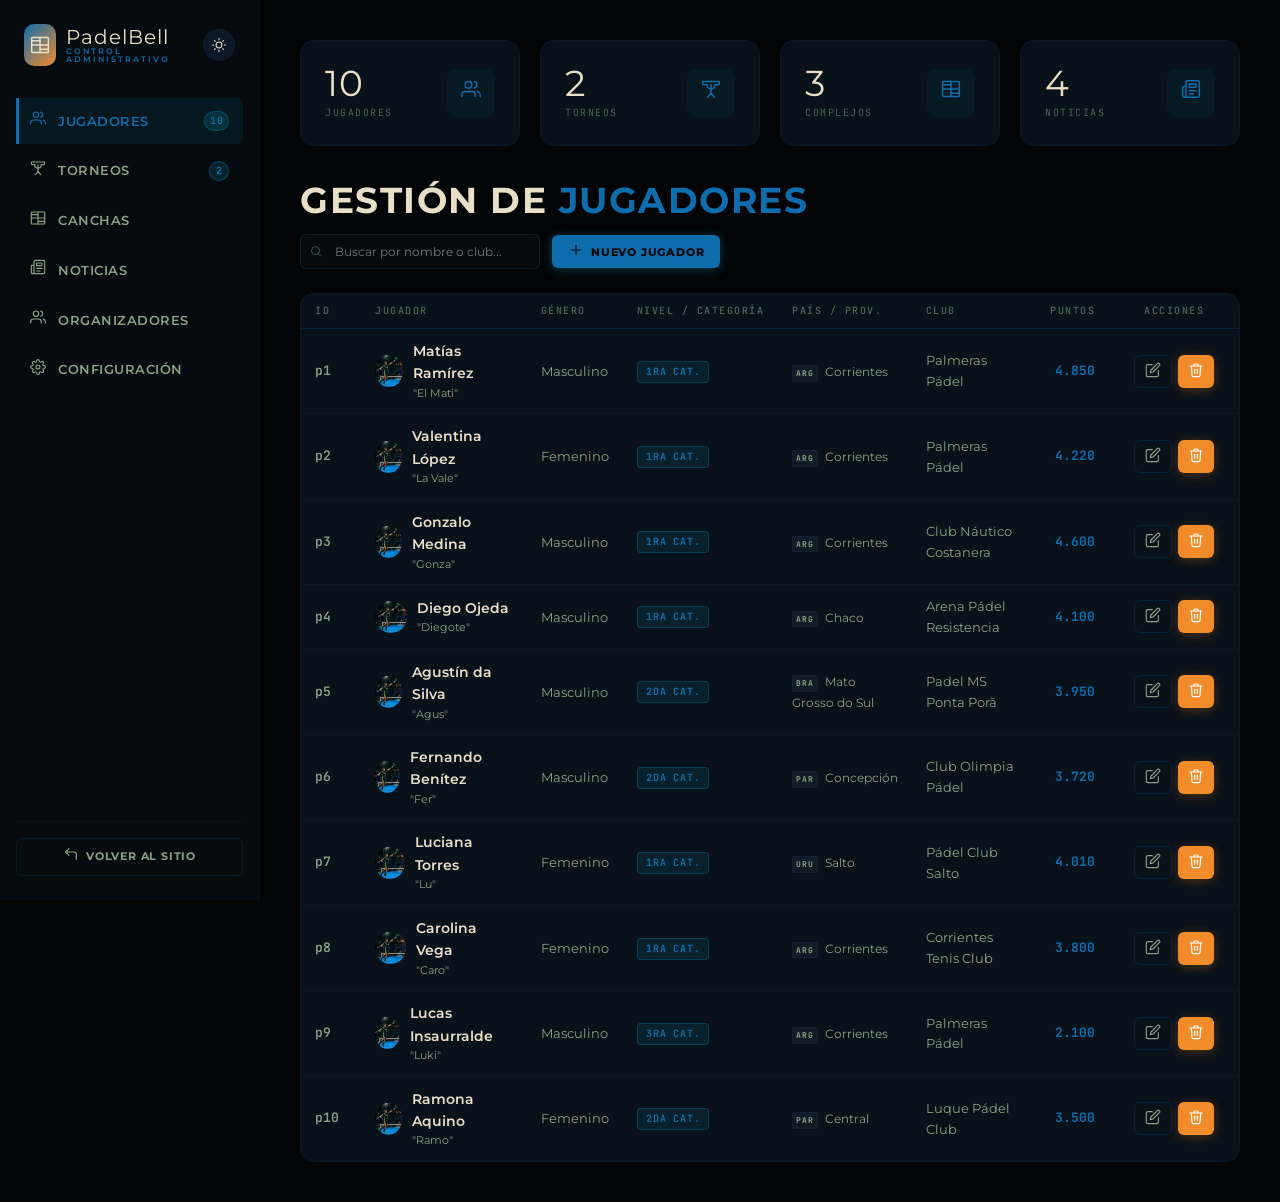
==== admin.html @ ae86438c "First release - Padel Bella Vista" ====
<!DOCTYPE html>
<html lang="es">
<head>
  <meta charset="UTF-8">
  <meta name="viewport" content="width=device-width, initial-scale=1.0">
  <!-- PWA -->
  <link rel="manifest" href="site.webmanifest">
  <meta name="theme-color" content="#020406">
  <meta name="apple-mobile-web-app-capable" content="yes">
  <meta name="apple-mobile-web-app-title" content="PadelBell">
  <title>Panel de Administración — PadelBell</title>
  <meta name="description" content="Panel de control administrativo de PadelBell. Gestión de jugadores, torneos, canchas y noticias de Bella Vista.">
  <link rel="preconnect" href="https://fonts.googleapis.com">
  <link rel="preconnect" href="https://fonts.gstatic.com" crossorigin>
  <link href="https://fonts.googleapis.com/css2?family=Bebas+Neue&family=Inter:wght@300;400;500;600;700;800;900&family=JetBrains+Mono:wght@400;600&display=swap" rel="stylesheet">
  <link rel="stylesheet" href="css/styles.css">
  <style>
    /* SIDEBAR DASHBOARD LAYOUT */
    .admin-container {
      display: flex;
      min-height: 100vh;
      background: var(--bg-base);
    }
    .admin-sidebar {
      width: 260px;
      background: var(--bg-surface);
      border-right: 1px solid var(--border-subtle);
      position: fixed;
      top: 0;
      bottom: 0;
      left: 0;
      display: flex;
      flex-direction: column;
      z-index: 90;
      padding: 24px 16px;
    }
    .admin-sidebar-logo {
      display: flex;
      align-items: center;
      gap: 10px;
      margin-bottom: 32px;
      padding: 0 8px;
    }
    .admin-sidebar-nav {
      display: flex;
      flex-direction: column;
      gap: 4px;
    }
    .admin-nav-item {
      display: flex;
      align-items: center;
      gap: 12px;
      padding: 12px 14px;
      font-size: 13px;
      font-weight: 600;
      text-transform: uppercase;
      letter-spacing: 0.5px;
      color: var(--text-secondary);
      border-radius: var(--radius-sm);
      transition: all var(--transition-fast);
      cursor: pointer;
      justify-content: space-between;
    }
    .admin-nav-item-inner {
      display: flex;
      align-items: center;
      gap: 12px;
    }
    .admin-nav-item:hover,
    .admin-nav-item.active {
      color: var(--text-primary);
      background: rgba(255, 255, 255, 0.05);
    }
    .admin-nav-item.active {
      color: var(--accent-primary);
      background: rgba(0, 180, 216, 0.08);
      border-left: 3px solid var(--accent-primary);
      border-radius: 0 var(--radius-sm) var(--radius-sm) 0;
      padding-left: 11px;
    }

    /* Sidebar count badges */
    .nav-count-badge {
      display: inline-flex;
      align-items: center;
      justify-content: center;
      min-width: 20px;
      height: 20px;
      padding: 0 5px;
      background: rgba(0, 180, 216, 0.15);
      border: 1px solid rgba(0, 180, 216, 0.25);
      border-radius: 10px;
      font-size: 10px;
      font-family: var(--font-mono);
      font-weight: 700;
      color: var(--accent-primary);
      flex-shrink: 0;
    }
    
    .admin-sidebar-footer {
      margin-top: auto;
      display: flex;
      flex-direction: column;
      gap: 8px;
    }

    .admin-main-panel {
      flex-grow: 1;
      margin-left: 260px;
      padding: 40px;
      width: calc(100% - 260px);
    }

    /* TOP STATS DASHBOARD ROW */
    .admin-stats-grid {
      display: grid;
      grid-template-columns: repeat(4, 1fr);
      gap: 20px;
      margin-bottom: 36px;
    }
    .admin-stat-card {
      background: var(--bg-card);
      border: 1px solid var(--border-subtle);
      border-radius: var(--radius-lg);
      padding: 24px;
      display: flex;
      align-items: center;
      justify-content: space-between;
      transition: border-color var(--transition-normal);
    }
    .admin-stat-card:hover {
      border-color: var(--border-default);
    }
    .admin-stat-info {
      display: flex;
      flex-direction: column;
      gap: 4px;
    }
    .admin-stat-num {
      font-family: var(--font-display);
      font-size: 36px;
      color: var(--text-primary);
      line-height: 1;
      letter-spacing: 1px;
    }
    .admin-stat-label {
      font-size: 10px;
      font-family: var(--font-mono);
      text-transform: uppercase;
      letter-spacing: 1.5px;
      color: var(--text-muted);
    }
    .admin-stat-icon {
      width: 48px;
      height: 48px;
      background: rgba(0, 180, 216, 0.06);
      border-radius: var(--radius-md);
      display: flex;
      align-items: center;
      justify-content: center;
      color: var(--accent-primary);
    }
    
    /* PANEL HEADER CONTROLS */
    .panel-header {
      display: flex;
      justify-content: space-between;
      align-items: center;
      margin-bottom: 24px;
      gap: 16px;
      flex-wrap: wrap;
    }
    .panel-title {
      font-family: var(--font-display);
      font-size: 36px;
      text-transform: uppercase;
      letter-spacing: 1.5px;
      line-height: 1;
    }
    .panel-title span {
      color: var(--accent-primary);
    }
    .panel-controls {
      display: flex;
      align-items: center;
      gap: 12px;
      flex-wrap: wrap;
    }

    /* TAB PANEL DEFAULT DISPLAY */
    .admin-tab-panel {
      display: none;
    }
    .admin-tab-panel.active {
      display: block;
      animation: fadeIn var(--transition-normal);
    }

    /* SEARCH WRAPPER */
    .admin-search-wrapper {
      position: relative;
      min-width: 240px;
    }
    .admin-search-wrapper input {
      width: 100%;
      padding: 9px 12px 9px 34px;
      background: var(--bg-surface);
      border: 1px solid var(--border-default);
      border-radius: var(--radius-sm);
      color: var(--text-primary);
      font-size: 12px;
      outline: none;
    }
    .admin-search-wrapper input:focus {
      border-color: var(--accent-primary);
    }
    .admin-search-icon {
      position: absolute;
      left: 10px;
      top: 50%;
      transform: translateY(-50%);
      color: var(--text-muted);
      pointer-events: none;
    }

    /* EMPTY STATE */
    .empty-state-panel {
      display: flex;
      flex-direction: column;
      align-items: center;
      justify-content: center;
      padding: 56px 24px;
      gap: 14px;
      color: var(--text-muted);
    }
    .empty-state-panel .empty-icon {
      width: 56px;
      height: 56px;
      background: var(--bg-elevated);
      border: 1px solid var(--border-subtle);
      border-radius: 50%;
      display: flex;
      align-items: center;
      justify-content: center;
      color: var(--text-muted);
    }
    .empty-state-panel .empty-title {
      font-family: var(--font-mono);
      font-size: 12px;
      text-transform: uppercase;
      letter-spacing: 1.5px;
      color: var(--text-secondary);
    }
    .empty-state-panel .empty-msg {
      font-size: 13px;
      color: var(--text-muted);
      text-align: center;
      max-width: 300px;
    }

    /* STATUS BADGES */
    .status-badge {
      display: inline-flex;
      align-items: center;
      gap: 5px;
      padding: 3px 8px;
      border-radius: var(--radius-xs);
      font-family: var(--font-mono);
      font-size: 10px;
      font-weight: 700;
      letter-spacing: .5px;
    }
    .status-badge.upcoming {
      background: rgba(0,180,216,0.1);
      color: var(--accent-primary);
      border: 1px solid rgba(0,180,216,0.25);
    }
    .status-badge.in_progress {
      background: rgba(232,132,31,0.1);
      color: var(--accent-orange);
      border: 1px solid rgba(232,132,31,0.25);
    }
    .status-badge.in_progress::before {
      content: '';
      width: 6px;
      height: 6px;
      background: var(--accent-orange);
      border-radius: 50%;
      animation: blink-orange 1s infinite;
    }
    .status-badge.finished {
      background: rgba(34,197,94,0.1);
      color: #22c55e;
      border: 1px solid rgba(34,197,94,0.25);
    }
    .status-badge.live {
      background: rgba(232,132,31,0.1);
      color: var(--accent-orange);
      border: 1px solid rgba(232,132,31,0.25);
    }
    .status-badge.live::before {
      content: '';
      width: 6px;
      height: 6px;
      background: var(--accent-orange);
      border-radius: 50%;
      animation: blink-orange 1s infinite;
    }
    @keyframes blink-orange {
      0%, 100% { opacity: 1; }
      50% { opacity: 0.2; }
    }

    /* Tournament status select inline */
    .status-select {
      padding: 3px 6px;
      background: var(--bg-elevated);
      border: 1px solid var(--border-default);
      border-radius: var(--radius-xs);
      color: var(--text-primary);
      font-size: 11px;
      font-family: var(--font-mono);
      cursor: pointer;
      outline: none;
    }
    .status-select:focus { border-color: var(--accent-primary); }

    /* CONFIG SECTION */
    .config-card {
      background: var(--bg-card);
      border: 1px solid var(--border-subtle);
      border-radius: var(--radius-lg);
      padding: 28px;
    }
    .config-card-title {
      font-family: var(--font-mono);
      font-size: 11px;
      text-transform: uppercase;
      letter-spacing: 2px;
      color: var(--accent-primary);
      margin-bottom: 20px;
      padding-bottom: 10px;
      border-bottom: 1px solid var(--border-subtle);
      display: flex;
      align-items: center;
      gap: 8px;
    }
    .config-action-btn {
      display: flex;
      align-items: center;
      gap: 10px;
      width: 100%;
      padding: 12px 16px;
      background: var(--bg-elevated);
      border: 1px solid var(--border-subtle);
      border-radius: var(--radius-sm);
      color: var(--text-secondary);
      font-size: 13px;
      font-weight: 500;
      cursor: pointer;
      transition: all var(--transition-fast);
      text-align: left;
      margin-bottom: 8px;
    }
    .config-action-btn:hover {
      border-color: var(--accent-primary);
      color: var(--text-primary);
      background: rgba(0,180,216,0.04);
    }
    .config-action-btn.danger:hover {
      border-color: #ef4444;
      color: #ef4444;
      background: rgba(239,68,68,0.04);
    }
    .config-action-btn span[data-icon] { color: var(--accent-primary); flex-shrink: 0; }
    .config-action-btn.danger span[data-icon] { color: #ef4444; }
    .app-info-row {
      display: flex;
      justify-content: space-between;
      align-items: center;
      padding: 8px 0;
      font-size: 12px;
      border-bottom: 1px solid var(--border-subtle);
    }
    .app-info-row:last-child { border-bottom: none; }
    .app-info-row .key { color: var(--text-muted); }
    .app-info-row .val { font-family: var(--font-mono); font-weight: 600; color: var(--text-primary); }

    /* RESPONSIVE */
    @media (max-width: 1024px) {
      .admin-stats-grid { grid-template-columns: repeat(2, 1fr); }
    }
    @media (max-width: 900px) {
      .admin-container { flex-direction: column; }
      .admin-sidebar { width: 100%; height: auto; position: relative; border-right: none; border-bottom: 1px solid var(--border-subtle); padding: 16px; }
      .admin-sidebar-logo { margin-bottom: 16px; }
      .admin-sidebar-nav { flex-direction: row; flex-wrap: wrap; gap: 4px; }
      .admin-nav-item { padding: 8px 12px; font-size: 11px; }
      .admin-nav-item.active { border-left: none; border-bottom: 2px solid var(--accent-primary); border-radius: var(--radius-sm); padding-left: 12px; }
      .admin-main-panel { margin-left: 0; width: 100%; padding: 24px 16px; }
      .admin-stats-grid { grid-template-columns: 1fr 1fr; }
      .nav-count-badge { display: none; }
    }
    /* CONSOLE MODAL STYLES */
    .console-tab-btn {
      display: flex;
      align-items: center;
      gap: 10px;
      width: 100%;
      padding: 12px 20px;
      background: transparent;
      border: none;
      color: var(--text-secondary);
      font-size: 13px;
      font-weight: 600;
      text-align: left;
      cursor: pointer;
      transition: all var(--transition-fast);
      border-left: 3px solid transparent;
      outline: none;
    }
    .console-tab-btn:hover {
      background: rgba(255, 255, 255, 0.02);
      color: var(--text-primary);
    }
    .console-tab-btn.active {
      background: rgba(0, 180, 216, 0.05);
      color: var(--accent-primary);
      border-left-color: var(--accent-primary);
    }
    .console-tab-btn span[data-icon] {
      color: inherit;
    }
    .score-edit-row {
      display: flex;
      align-items: center;
      gap: 12px;
      background: var(--bg-elevated);
      border: 1px solid var(--border-subtle);
      border-radius: var(--radius-sm);
      padding: 10px 14px;
      margin-bottom: 10px;
      flex-wrap: wrap;
    }
    .score-set-inputs {
      display: flex;
      align-items: center;
      gap: 4px;
    }
    .score-set-input {
      width: 32px;
      height: 28px;
      background: var(--bg-card);
      border: 1px solid var(--border-default);
      border-radius: var(--radius-xs);
      color: var(--text-primary);
      text-align: center;
      font-family: var(--font-mono);
      font-weight: 700;
      font-size: 13px;
      outline: none;
    }
    .score-set-input:focus {
      border-color: var(--accent-primary);
    }
    .score-set-sep {
      color: var(--text-muted);
      font-size: 11px;
    }
  </style>
</head>
<body>
<div id="toast-container"></div>

<div class="admin-container">
  <!-- SIDEBAR (LEFT) -->
  <aside class="admin-sidebar">
    <div class="admin-sidebar-logo" style="display:flex; justify-content:space-between; align-items:center; width:100%; margin-bottom: 32px; padding: 0 8px;">
      <div style="display:flex; align-items:center; gap:10px;">
        <div class="logo-icon" data-icon="court" data-size="20"></div>
        <div class="logo-text">
          <span class="logo-name" style="font-size:20px; letter-spacing:1px;">PadelBell</span>
          <span class="logo-tagline" style="font-size:8px;">Control Administrativo</span>
        </div>
      </div>
      <button id="theme-toggle" class="theme-toggle-btn" data-icon="sun" data-size="14" title="Cambiar tema" style="width:32px; height:32px; border-radius:50%; flex-shrink:0; display:flex; align-items:center; justify-content:center;"></button>
    </div>
    
    <nav class="admin-sidebar-nav">
      <div class="admin-nav-item active" onclick="switchTab('jugadores')" id="nav-jugadores">
        <div class="admin-nav-item-inner"><span data-icon="users"></span> Jugadores</div>
        <span class="nav-count-badge" id="badge-jugadores">0</span>
      </div>
      <div class="admin-nav-item" onclick="switchTab('torneos')" id="nav-torneos">
        <div class="admin-nav-item-inner"><span data-icon="trophy"></span> Torneos</div>
        <span class="nav-count-badge" id="badge-torneos">0</span>
      </div>
      <div class="admin-nav-item" onclick="switchTab('canchas')" id="nav-canchas">
        <div class="admin-nav-item-inner"><span data-icon="court"></span> Canchas</div>
      </div>
      <div class="admin-nav-item" onclick="switchTab('noticias')" id="nav-noticias">
        <div class="admin-nav-item-inner"><span data-icon="news"></span> Noticias</div>
      </div>
      <div class="admin-nav-item" onclick="switchTab('organizadores')" id="nav-organizadores">
        <div class="admin-nav-item-inner"><span data-icon="users"></span> Organizadores</div>
      </div>
      <div class="admin-nav-item" onclick="switchTab('configuracion')" id="nav-configuracion">
        <div class="admin-nav-item-inner"><span data-icon="settings"></span> Configuración</div>
      </div>
    </nav>

    <div class="admin-sidebar-footer">
      <div class="divider" style="margin-bottom:8px;"></div>
      <a href="index.html" class="btn btn-secondary btn-sm" style="width:100%; justify-content:center;">
        <span data-icon="undo"></span> Volver al Sitio
      </a>
    </div>
  </aside>

  <!-- MAIN AREA (RIGHT) -->
  <main class="admin-main-panel">
    <!-- STATS DASHBOARD ROW -->
    <section class="admin-stats-grid">
      <div class="admin-stat-card">
        <div class="admin-stat-info">
          <span class="admin-stat-num" id="stat-players-count">0</span>
          <span class="admin-stat-label">Jugadores</span>
        </div>
        <div class="admin-stat-icon"><span data-icon="users" data-size="20"></span></div>
      </div>
      <div class="admin-stat-card">
        <div class="admin-stat-info">
          <span class="admin-stat-num" id="stat-tournaments-count">0</span>
          <span class="admin-stat-label">Torneos</span>
        </div>
        <div class="admin-stat-icon"><span data-icon="trophy" data-size="20"></span></div>
      </div>
      <div class="admin-stat-card">
        <div class="admin-stat-info">
          <span class="admin-stat-num" id="stat-courts-count">0</span>
          <span class="admin-stat-label">Complejos</span>
        </div>
        <div class="admin-stat-icon"><span data-icon="court" data-size="20"></span></div>
      </div>
      <div class="admin-stat-card">
        <div class="admin-stat-info">
          <span class="admin-stat-num" id="stat-news-count">0</span>
          <span class="admin-stat-label">Noticias</span>
        </div>
        <div class="admin-stat-icon"><span data-icon="news" data-size="20"></span></div>
      </div>
    </section>

    <!-- =====================
         TAB: JUGADORES
         ===================== -->
    <section class="admin-tab-panel active" id="panel-jugadores">
      <div class="panel-header">
        <h2 class="panel-title">Gestión de <span>Jugadores</span></h2>
        <div class="panel-controls">
          <div class="admin-search-wrapper">
            <span class="admin-search-icon" data-icon="search" data-size="12"></span>
            <input type="text" id="search-players" placeholder="Buscar por nombre o club...">
          </div>
          <button class="btn btn-primary btn-sm" onclick="openPlayerModal()">
            <span data-icon="plus"></span> Nuevo Jugador
          </button>
        </div>
      </div>
      
      <div style="background:var(--bg-card); border:1px solid var(--border-subtle); border-radius:var(--radius-lg); overflow-x:auto;">
        <table class="data-table">
          <thead>
            <tr>
              <th style="width:60px;">ID</th>
              <th>Jugador</th>
              <th>Género</th>
              <th>Nivel / Categoría</th>
              <th>País / Prov.</th>
              <th>Club</th>
              <th style="text-align:right;">Puntos</th>
              <th style="width:130px; text-align:center;">Acciones</th>
            </tr>
          </thead>
          <tbody id="admin-players-tbody"></tbody>
        </table>
      </div>
    </section>

    <!-- =====================
         TAB: TORNEOS
         ===================== -->
    <section class="admin-tab-panel" id="panel-torneos">
      <div class="panel-header">
        <h2 class="panel-title">Gestión de <span>Torneos</span></h2>
        <div class="panel-controls">
          <div class="admin-search-wrapper">
            <span class="admin-search-icon" data-icon="search" data-size="12"></span>
            <input type="text" id="search-tournaments" placeholder="Buscar torneo...">
          </div>
          <button class="btn btn-primary btn-sm" onclick="openTournamentModal()">
            <span data-icon="plus"></span> Nuevo Torneo
          </button>
        </div>
      </div>
      
      <div style="background:var(--bg-card); border:1px solid var(--border-subtle); border-radius:var(--radius-lg); overflow-x:auto;">
        <table class="data-table">
          <thead>
            <tr>
              <th style="width:60px;">ID</th>
              <th>Torneo</th>
              <th>Sede / Ciudad</th>
              <th>Fechas</th>
              <th>Género / Cat.</th>
              <th>Estado</th>
              <th style="text-align:right;">Premios</th>
              <th style="width:130px; text-align:center;">Acciones</th>
            </tr>
          </thead>
          <tbody id="admin-tournaments-tbody"></tbody>
        </table>
      </div>
    </section>

    <!-- =====================
         TAB: CANCHAS
         ===================== -->
    <section class="admin-tab-panel" id="panel-canchas">
      <div class="panel-header">
        <h2 class="panel-title">Gestión de <span>Canchas</span></h2>
        <div class="panel-controls">
          <button class="btn btn-primary btn-sm" onclick="openCourtModal()">
            <span data-icon="plus"></span> Nueva Cancha
          </button>
        </div>
      </div>
      
      <div style="background:var(--bg-card); border:1px solid var(--border-subtle); border-radius:var(--radius-lg); overflow-x:auto;">
        <table class="data-table">
          <thead>
            <tr>
              <th style="width:60px;">ID</th>
              <th>Complejo</th>
              <th>Dirección</th>
              <th>Canchas</th>
              <th>Superficie / Luz</th>
              <th>Tarifa / Hora</th>
              <th>Destacado</th>
              <th style="width:130px; text-align:center;">Acciones</th>
            </tr>
          </thead>
          <tbody id="admin-courts-tbody"></tbody>
        </table>
      </div>
    </section>

    <!-- =====================
         TAB: NOTICIAS
         ===================== -->
    <section class="admin-tab-panel" id="panel-noticias">
      <div class="panel-header">
        <h2 class="panel-title">Gestión de <span>Noticias</span></h2>
        <div class="panel-controls">
          <div class="admin-search-wrapper">
            <span class="admin-search-icon" data-icon="search" data-size="12"></span>
            <input type="text" id="search-news" placeholder="Buscar noticia...">
          </div>
          <button class="btn btn-primary btn-sm" onclick="openNewsModal()">
            <span data-icon="plus"></span> Nueva Noticia
          </button>
        </div>
      </div>
      
      <div style="background:var(--bg-card); border:1px solid var(--border-subtle); border-radius:var(--radius-lg); overflow-x:auto;">
        <table class="data-table">
          <thead>
            <tr>
              <th style="width:60px;">ID</th>
              <th>Título</th>
              <th>Categoría</th>
              <th>Fecha</th>
              <th>Autor</th>
              <th>Destacada</th>
              <th style="width:130px; text-align:center;">Acciones</th>
            </tr>
          </thead>
          <tbody id="admin-news-tbody"></tbody>
        </table>
      </div>
    </section>

    <!-- =====================
         TAB: ORGANIZADORES
         ===================== -->
    <section class="admin-tab-panel" id="panel-organizadores">
      <div class="panel-header">
        <h2 class="panel-title">Organizadores <span>del Circuito</span></h2>
        <div class="panel-header-actions">
          <button class="btn btn-primary btn-sm" onclick="openOrgModal()">
            <span data-icon="plus"></span> Nuevo Organizador
          </button>
        </div>
      </div>

      <div class="stats-row" style="margin-bottom:24px; display:grid; grid-template-columns: repeat(auto-fit, minmax(220px, 1fr)); gap: 16px;">
        <div class="stat-card" style="margin-bottom:0;">
          <div class="stat-card__icon"><span data-icon="users" data-size="20"></span></div>
          <div class="stat-card__body">
            <div class="stat-card__num" id="stat-org-total">0</div>
            <div class="stat-card__lbl">Organizadores activos</div>
          </div>
        </div>
        <div class="stat-card" style="margin-bottom:0;">
          <div class="stat-card__icon orange"><span data-icon="trophy" data-size="20"></span></div>
          <div class="stat-card__body">
            <div class="stat-card__num" id="stat-org-with-tournament">0</div>
            <div class="stat-card__lbl">Con torneo asignado</div>
          </div>
        </div>
        <div class="stat-card" style="margin-bottom:0;">
          <div class="stat-card__icon" style="color:var(--accent-orange);"><span data-icon="shield" data-size="20"></span></div>
          <div class="stat-card__body" style="width:100%; display:flex; flex-direction:column; justify-content:center;">
            <div style="display:flex; justify-content:space-between; align-items:baseline; width:100%;">
              <div class="stat-card__num" id="stat-org-limit" style="font-size:24px;">0 / 50</div>
              <span style="font-size:9px; color:var(--text-muted); font-family:var(--font-mono); letter-spacing:0.5px;">CAPACIDAD</span>
            </div>
            <div style="width:100%; height:5px; background:rgba(255,255,255,0.06); border-radius:10px; margin-top:8px; overflow:hidden;">
              <div id="stat-org-progress" style="width:0%; height:100%; background:linear-gradient(90deg, var(--accent-primary), var(--accent-orange)); transition:width .4s ease;"></div>
            </div>
          </div>
        </div>
      </div>

      <div class="table-wrap">
        <table class="admin-table">
          <thead>
            <tr>
              <th>Organizador</th>
              <th>Contacto</th>
              <th>PIN</th>
              <th>Torneo Asignado</th>
              <th>Estado</th>
              <th>Acciones</th>
            </tr>
          </thead>
          <tbody id="admin-orgs-tbody">
            <tr><td colspan="6"><div class="empty-state-panel"><div class="empty-title">Cargando...</div></div></td></tr>
          </tbody>
        </table>
      </div>
    </section>

    <!-- =====================
         TAB: CONFIGURACIÓN
         ===================== -->
    <section class="admin-tab-panel" id="panel-configuracion">
      <div class="panel-header">
        <h2 class="panel-title">Configuración del <span>Sitio</span></h2>
      </div>

      <div style="display:grid; grid-template-columns:1.5fr 1fr; gap:24px; align-items:start;">
        <!-- General settings form -->
        <div class="config-card">
          <div class="config-card-title">
            <span data-icon="settings"></span>Ajustes Generales
          </div>
          <form id="form-settings" onsubmit="saveSettings(event)" style="display:flex; flex-direction:column; gap:16px;">
            <div class="form-group">
              <label class="form-label" for="cfg-sitename">Nombre de la Plataforma</label>
              <input type="text" id="cfg-sitename" class="form-input" value="PadelBell" required>
            </div>
            <div class="form-group">
              <label class="form-label" for="cfg-city">Ciudad de Referencia</label>
              <input type="text" id="cfg-city" class="form-input" value="Bella Vista" required>
            </div>
            <div class="form-group">
              <label class="form-label" for="cfg-province">Provincia / Región</label>
              <input type="text" id="cfg-province" class="form-input" value="Corrientes" required>
            </div>
            <div class="form-group">
              <label class="form-label" for="cfg-email">Email de la Organización</label>
              <input type="email" id="cfg-email" class="form-input" value="organizacion@padelbell.com">
            </div>
            <button type="submit" class="btn btn-primary" style="margin-top:8px; align-self:flex-start;">
              <span data-icon="save"></span> Guardar Ajustes
            </button>
          </form>
        </div>

        <!-- Right column: DB tools + App info -->
        <div style="display:flex; flex-direction:column; gap:20px;">
          <!-- Database Tools -->
          <div class="config-card">
            <div class="config-card-title" style="color:var(--accent-orange); border-bottom-color:rgba(232,132,31,0.2);">
              <span data-icon="settings" style="color:var(--accent-orange);"></span>Mantenimiento de Datos
            </div>
            <p style="font-size:12px; color:var(--text-secondary); line-height:1.6; margin-bottom:16px;">
              Respaldá y restaurá la base de datos completa de PadelBell (localStorage) mediante archivos JSON.
            </p>

            <button class="config-action-btn" onclick="exportDatabase()">
              <span data-icon="upload" data-size="14"></span>
              <div>
                <div style="font-weight:600; font-size:13px;">Exportar Base de Datos</div>
                <div style="font-size:11px; color:var(--text-muted); margin-top:1px;">Descarga padelbell_db como .json</div>
              </div>
            </button>

            <button class="config-action-btn" onclick="document.getElementById('import-file-input').click()">
              <span data-icon="plus" data-size="14"></span>
              <div>
                <div style="font-weight:600; font-size:13px;">Importar Base de Datos</div>
                <div style="font-size:11px; color:var(--text-muted); margin-top:1px;">Fusiona un archivo .json al sistema</div>
              </div>
            </button>
            <input type="file" id="import-file-input" accept=".json" style="display:none;" onchange="importDatabase(event)">

            <div class="divider" style="margin: 10px 0;"></div>

            <button class="config-action-btn danger" onclick="resetDatabase()">
              <span data-icon="alert" data-size="14"></span>
              <div>
                <div style="font-weight:600; font-size:13px;">Restablecer Valores de Fábrica</div>
                <div style="font-size:11px; color:var(--text-muted); margin-top:1px;">Limpia localStorage y recarga</div>
              </div>
            </button>

            <div style="margin-top:14px; padding:10px 14px; background:var(--bg-elevated); border-radius:var(--radius-sm); border:1px solid var(--border-subtle);">
              <div style="font-size:11px; color:var(--text-muted); margin-bottom:4px; font-family:var(--font-mono); text-transform:uppercase; letter-spacing:1px;">Último backup</div>
              <div style="font-family:var(--font-mono); font-size:12px; color:var(--text-primary);" id="cfg-last-backup">Nunca</div>
            </div>
          </div>

          <!-- App Info -->
          <div class="config-card">
            <div class="config-card-title">
              <span data-icon="globe"></span>Información del Sistema
            </div>
            <div class="app-info-row">
              <span class="key">Versión</span>
              <span class="val">PadelBell v2.0</span>
            </div>
            <div class="app-info-row">
              <span class="key">Localidad</span>
              <span class="val">Bella Vista, Corrientes</span>
            </div>
            <div class="app-info-row">
              <span class="key">Año</span>
              <span class="val">2026</span>
            </div>
            <div class="app-info-row">
              <span class="key">Motor DB</span>
              <span class="val">LocalStore Sync</span>
            </div>
            <div class="app-info-row">
              <span class="key">Jugadores en DB</span>
              <span class="val" id="cfg-info-players">—</span>
            </div>
            <div class="app-info-row">
              <span class="key">Torneos en DB</span>
              <span class="val" id="cfg-info-tournaments">—</span>
            </div>
          </div>
        </div>
      </div>
    </section>
  </main>
</div>

<!-- ================================================
     MODALES EDIT/CREATE
     ================================================ -->

<!-- MODAL: JUGADOR -->
<div class="modal-overlay" id="modal-player">
  <div class="modal" style="max-width:650px;">
    <div class="modal-header">
      <h2 id="player-modal-title">Agregar Jugador</h2>
      <button class="modal-close" onclick="closeModal('modal-player')">&#x2715;</button>
    </div>
    <div class="modal-body">
      <form id="form-player" onsubmit="submitPlayerForm(event)" class="player-form" style="border:none; padding:0; background:transparent;">
        <input type="hidden" name="id" id="edit-player-id">

        <div class="form-grid-2" style="margin-bottom:12px;">
          <div class="form-group">
            <label class="form-label" for="p-firstname">Nombre</label>
            <input type="text" id="p-firstname" name="first_name" class="form-input" required>
          </div>
          <div class="form-group">
            <label class="form-label" for="p-lastname">Apellido</label>
            <input type="text" id="p-lastname" name="last_name" class="form-input" required>
          </div>
        </div>

        <div class="form-grid-2" style="margin-bottom:12px;">
          <div class="form-group">
            <label class="form-label" for="p-nickname">Apodo / Nickname</label>
            <input type="text" id="p-nickname" name="nickname" class="form-input" placeholder="ej. El Rayo">
          </div>
          <div class="form-group">
            <label class="form-label" for="p-gender">Género</label>
            <select id="p-gender" name="gender" class="form-select" required>
              <option value="masculino">Masculino</option>
              <option value="femenino">Femenino</option>
            </select>
          </div>
        </div>

        <div class="form-grid-2" style="margin-bottom:12px;">
          <div class="form-group">
            <label class="form-label" for="p-birthdate">Fecha de Nacimiento</label>
            <input type="date" id="p-birthdate" name="birthdate" class="form-input" required>
          </div>
          <div class="form-group">
            <label class="form-label" for="p-club">Club de residencia</label>
            <input type="text" id="p-club" name="club" class="form-input" placeholder="ej. Palmeras Pádel">
          </div>
        </div>

        <div class="form-grid-2" style="margin-bottom:12px;">
          <div class="form-group">
            <label class="form-label" for="p-height">Altura (cm)</label>
            <input type="number" id="p-height" name="height" class="form-input" min="100" max="230" value="180" required>
          </div>
          <div class="form-group">
            <label class="form-label" for="p-weight">Peso (kg)</label>
            <input type="number" id="p-weight" name="weight" class="form-input" min="30" max="150" value="75" required>
          </div>
        </div>

        <div class="form-grid-2" style="margin-bottom:12px;">
          <div class="form-group">
            <label class="form-label" for="p-hand">Mano Hábil</label>
            <select id="p-hand" name="dominant_hand" class="form-select" required>
              <option value="derecha">Derecha</option>
              <option value="izquierda">Izquierda</option>
              <option value="ambidiestro">Ambidiestro</option>
            </select>
          </div>
          <div class="form-group">
            <label class="form-label" for="p-position">Posición en Cancha</label>
            <select id="p-position" name="position" class="form-select" required>
              <option value="reves">Revés (izquierda)</option>
              <option value="drive">Drive (derecha)</option>
              <option value="ambas">Ambas posiciones</option>
            </select>
          </div>
        </div>

        <div class="form-group" style="margin-bottom:12px;">
          <label class="form-label" for="p-category">Categoría *</label>
          <select id="p-category" name="category" class="form-select" required></select>
        </div>

        <div class="form-grid-2" style="margin-bottom:12px;">
          <div class="form-group">
            <label class="form-label" for="p-country">País</label>
            <select id="p-country" name="country" class="form-select" data-country-select="admin-player" required>
              <option value="">Seleccionar país</option>
              <option value="argentina">Argentina</option>
              <option value="uruguay">Uruguay</option>
              <option value="brasil">Brasil</option>
              <option value="paraguay">Paraguay</option>
            </select>
          </div>
          <div class="form-group">
            <label class="form-label" for="p-province">Provincia / Dpto.</label>
            <select id="p-province" name="province" class="form-select" data-province-select="admin-player" required disabled>
              <option value="">Seleccionar provincia</option>
            </select>
          </div>
        </div>

        <div class="form-grid-2" style="margin-bottom:12px;">
          <div class="form-group">
            <label class="form-label" for="p-points">Puntos de Ranking</label>
            <input type="number" id="p-points" name="ranking_points" class="form-input" min="0" value="0" required>
          </div>
          <div class="form-group">
            <label class="form-label" for="p-instagram">Instagram</label>
            <input type="text" id="p-instagram" name="instagram" class="form-input" placeholder="ej. @mati_padel">
          </div>
        </div>

        <div class="form-grid-2" style="margin-bottom:12px;">
          <div class="form-group">
            <label class="form-label" for="p-city">Ciudad / Localidad</label>
            <input type="text" id="p-city" name="city" class="form-input" placeholder="ej. Bella Vista">
          </div>
          <div class="form-group">
            <label class="form-label" for="p-active">Estado del Jugador</label>
            <select id="p-active" name="active" class="form-select">
              <option value="true">Activo</option>
              <option value="false">Inactivo</option>
            </select>
          </div>
        </div>

        <div class="form-grid-2" style="margin-bottom:12px;">
          <div class="form-group">
            <label class="form-label" for="p-partner">Compañero Habitual</label>
            <select id="p-partner" name="partner_id" class="form-select">
              <option value="">Sin compañero asignado</option>
            </select>
          </div>
          <div class="form-group">
            <label class="form-label" for="p-photo">URL de Foto de Perfil</label>
            <input type="text" id="p-photo" name="photo" class="form-input" placeholder="ej. assets/images/player_action.png">
          </div>
        </div>

        <div class="form-grid-3" style="margin-bottom:12px; display:grid; grid-template-columns:1fr 1fr 1fr; gap:12px;">
          <div class="form-group">
            <label class="form-label" for="p-winrate">% de Victorias</label>
            <input type="number" id="p-winrate" name="win_rate" class="form-input" min="0" max="100" value="0">
          </div>
          <div class="form-group">
            <label class="form-label" for="p-tournaments-played">Torneos Disputados</label>
            <input type="number" id="p-tournaments-played" name="tournaments_played" class="form-input" min="0" value="0">
          </div>
          <div class="form-group">
            <label class="form-label" for="p-titles">Títulos Ganados</label>
            <input type="number" id="p-titles" name="titles" class="form-input" min="0" value="0">
          </div>
        </div>

        <div class="form-group" style="margin-bottom:20px;">
          <label class="form-label" for="p-bio">Breve Biografía</label>
          <textarea id="p-bio" name="bio" class="form-input form-textarea" placeholder="Describí los logros, historia y perfil del jugador..."></textarea>
        </div>

        <div style="display:flex; justify-content:flex-end; gap:12px;">
          <button type="button" class="btn btn-secondary" onclick="closeModal('modal-player')">Cancelar</button>
          <button type="submit" class="btn btn-primary"><span data-icon="save" style="margin-right:4px;"></span>Guardar Jugador</button>
        </div>
      </form>
    </div>
  </div>
</div>

<!-- MODAL: ORGANIZADOR -->
<div class="modal-overlay" id="modal-org">
  <div class="modal" style="max-width:520px;">
    <div class="modal-header">
      <h2 id="org-modal-title">Nuevo Organizador</h2>
      <button class="modal-close" onclick="closeModal('modal-org')">&#x2715;</button>
    </div>
    <div class="modal-body">
      <form id="form-org" onsubmit="submitOrgForm(event)">
        <input type="hidden" id="edit-org-id" name="id" value="">

        <div class="form-grid-2" style="margin-bottom:12px;">
          <div class="form-group">
            <label class="form-label" for="org-name">Nombre del Club / Org.</label>
            <input type="text" id="org-name" name="name" class="form-input" placeholder="ej. Club Palmeras Pádel" required>
          </div>
          <div class="form-group">
            <label class="form-label" for="org-contact">Nombre del Contacto</label>
            <input type="text" id="org-contact" name="contact" class="form-input" placeholder="ej. Juan García">
          </div>
        </div>

        <div class="form-grid-2" style="margin-bottom:12px;">
          <div class="form-group">
            <label class="form-label" for="org-phone">Teléfono</label>
            <input type="text" id="org-phone" name="phone" class="form-input" placeholder="+54 9 3782 ...">
          </div>
          <div class="form-group">
            <label class="form-label" for="org-pin">Contraseña / PIN de Acceso</label>
            <div style="display:flex;gap:8px;align-items:center;">
              <input type="text" id="org-pin" name="pin" class="form-input" maxlength="20" placeholder="ej. mimir149" style="font-family:var(--font-mono);letter-spacing:2px;text-align:center;">
              <button type="button" class="btn btn-secondary btn-sm" onclick="document.getElementById('org-pin').value = generateOrgPin()" title="Generar PIN aleatorio">
                <span data-icon="edit" data-size="14"></span>
              </button>
            </div>
          </div>
        </div>

        <div class="form-group" style="margin-bottom:12px;">
          <label class="form-label" for="org-tournament">Torneo Asignado</label>
          <select id="org-tournament" name="tournament_id" class="form-select">
            <option value="">-- Sin torneo asignado --</option>
          </select>
          <span class="form-hint">El organizador solo podrá gestionar el torneo seleccionado.</span>
        </div>

        <div class="form-group" style="margin-bottom:16px;">
          <label class="form-label" for="org-active">Estado</label>
          <select id="org-active" name="active" class="form-select">
            <option value="true">Activo</option>
            <option value="false">Desactivado</option>
          </select>
        </div>

        <div style="display:flex;gap:12px;justify-content:flex-end;margin-top:20px;">
          <button type="button" class="btn btn-secondary" onclick="closeModal('modal-org')">Cancelar</button>
          <button type="submit" class="btn btn-primary"><span data-icon="save"></span> Guardar Organizador</button>
        </div>
      </form>
    </div>
  </div>
</div>

<!-- MODAL: TORNEO -->
<div class="modal-overlay" id="modal-tournament">
  <div class="modal" style="max-width:620px;">
    <div class="modal-header">
      <h2 id="tournament-modal-title">Registrar Torneo</h2>
      <button class="modal-close" onclick="closeModal('modal-tournament')">&#x2715;</button>
    </div>
    <div class="modal-body">
      <form id="form-tournament" onsubmit="submitTournamentForm(event)" class="player-form" style="border:none; padding:0; background:transparent;">
        <input type="hidden" name="id" id="edit-tournament-id">

        <div class="form-group" style="margin-bottom:12px;">
          <label class="form-label" for="t-name">Nombre Completo del Torneo</label>
          <input type="text" id="t-name" name="name" class="form-input" required>
        </div>

        <div class="form-grid-2" style="margin-bottom:12px;">
          <div class="form-group">
            <label class="form-label" for="t-shortname">Nombre Corto</label>
            <input type="text" id="t-shortname" name="short_name" class="form-input" placeholder="ej. Copa Litoral" required>
          </div>
          <div class="form-group">
            <label class="form-label" for="t-country">País</label>
            <select id="t-country" name="country" class="form-select" required>
              <option value="argentina">Argentina</option>
              <option value="uruguay">Uruguay</option>
              <option value="brasil">Brasil</option>
              <option value="paraguay">Paraguay</option>
            </select>
          </div>
        </div>

        <div class="form-grid-2" style="margin-bottom:12px;">
          <div class="form-group">
            <label class="form-label" for="t-venue">Sede / Complejo</label>
            <input type="text" id="t-venue" name="venue" class="form-input" placeholder="ej. Palmeras Pádel" required>
          </div>
          <div class="form-group">
            <label class="form-label" for="t-city">Ciudad / Localidad</label>
            <input type="text" id="t-city" name="city" class="form-input" value="Bella Vista" required>
          </div>
        </div>

        <div class="form-grid-2" style="margin-bottom:12px;">
          <div class="form-group">
            <label class="form-label" for="t-province">Provincia</label>
            <input type="text" id="t-province" name="province" class="form-input" value="Corrientes">
          </div>
          <div class="form-group">
            <label class="form-label" for="t-category">Ámbito / Categoría</label>
            <select id="t-category" name="category" class="form-select" required>
              <option value="Regional">Regional</option>
              <option value="Provincial">Provincial</option>
              <option value="Nacional">Nacional</option>
              <option value="Internacional">Internacional</option>
            </select>
          </div>
        </div>

        <div class="form-grid-2" style="margin-bottom:12px;">
          <div class="form-group">
            <label class="form-label" for="t-gender">Género</label>
            <select id="t-gender" name="gender" class="form-select" required>
              <option value="masculino">Masculino</option>
              <option value="femenino">Femenino</option>
              <option value="mixto">Mixto</option>
            </select>
          </div>
          <div class="form-group">
            <label class="form-label" for="t-scoring">Modo Puntuación</label>
            <select id="t-scoring" name="scoring_mode" class="form-select">
              <option value="ventaja">Ventaja clásica</option>
              <option value="punto_de_oro">Punto de oro (sin ventaja)</option>
            </select>
          </div>
        </div>

        <div class="form-grid-2" style="margin-bottom:12px;">
          <div class="form-group">
            <label class="form-label" for="t-start">Fecha Inicio</label>
            <input type="date" id="t-start" name="start_date" class="form-input" required>
          </div>
          <div class="form-group">
            <label class="form-label" for="t-end">Fecha Cierre</label>
            <input type="date" id="t-end" name="end_date" class="form-input" required>
          </div>
        </div>

        <div class="form-grid-2" style="margin-bottom:12px;">
          <div class="form-group">
            <label class="form-label" for="t-format">Formato de Torneo</label>
            <select id="t-format" name="format" class="form-select" required>
              <option value="grupos_y_eliminacion">Fase de Grupos y Eliminación Directa</option>
              <option value="eliminacion_directa">Eliminación Directa</option>
              <option value="todos_contra_todos">Todos contra Todos (Liga)</option>
            </select>
          </div>
          <div class="form-group">
            <label class="form-label" for="t-organizer">Organizador / Federación</label>
            <input type="text" id="t-organizer" name="organizer" class="form-input" placeholder="ej. Federación Correntina de Pádel">
          </div>
        </div>

        <div class="form-grid-3" style="margin-bottom:12px; display:grid; grid-template-columns:1fr 1fr 1fr; gap:12px;">
          <div class="form-group">
            <label class="form-label" for="t-setstowin">Sets para ganar</label>
            <input type="number" id="t-setstowin" name="sets_to_win" class="form-input" min="1" max="3" value="2" required>
          </div>
          <div class="form-group">
            <label class="form-label" for="t-gamesperset">Games por set</label>
            <input type="number" id="t-gamesperset" name="games_per_set" class="form-input" min="2" max="10" value="6" required>
          </div>
          <div class="form-group">
            <label class="form-label" for="t-prize">Bolsa de Premios ($)</label>
            <input type="number" id="t-prize" name="prize" class="form-input" min="0" value="100000" required>
          </div>
        </div>

        <div class="form-grid-2" style="margin-bottom:12px;">
          <div class="form-group">
            <label class="form-label" for="t-image">URL Imagen de Portada</label>
            <input type="text" id="t-image" name="image" class="form-input" placeholder="ej. assets/images/hero_padel_bg.png">
          </div>
          <div class="form-group">
            <label class="form-label" for="t-status">Estado del torneo</label>
            <select id="t-status" name="status" class="form-select" required>
              <option value="upcoming">Próximo / Inscripciones</option>
              <option value="live">En Vivo / Disputándose</option>
              <option value="finished">Finalizado</option>
            </select>
          </div>
        </div>

        <div class="form-group" style="margin-bottom:20px;">
          <label class="form-label" for="t-description">Información / Descripción</label>
          <textarea id="t-description" name="description" class="form-input form-textarea" placeholder="Cronogramas, premios por puestos, detalles de inscripción..."></textarea>
        </div>

        <div style="display:flex; justify-content:flex-end; gap:12px;">
          <button type="button" class="btn btn-secondary" onclick="closeModal('modal-tournament')">Cancelar</button>
          <button type="submit" class="btn btn-primary"><span data-icon="save" style="margin-right:4px;"></span>Guardar Torneo</button>
        </div>
      </form>
    </div>
  </div>
</div>

<!-- MODAL: CONSOLA DE GESTIÓN DE TORNEO -->
<div class="modal-overlay" id="modal-tournament-console">
  <div class="modal" style="max-width:960px; width:95%; height:85vh; display:flex; flex-direction:column; padding:0; background:var(--bg-card); overflow:hidden;">
    <div class="modal-header" style="padding:18px 24px; border-bottom:1px solid var(--border-subtle); flex-shrink:0;">
      <div>
        <h2 id="console-tournament-name" style="font-family:var(--font-display); font-size:24px; letter-spacing:1px; color:var(--text-primary); margin:0;">Gestionar Torneo</h2>
        <div style="display:flex; gap:8px; align-items:center; margin-top:4px;">
          <span class="badge" id="console-tournament-status" style="font-size:9px;">—</span>
          <span style="font-size:11px; color:var(--text-muted); font-family:var(--font-mono);" id="console-tournament-meta"></span>
        </div>
      </div>
      <button class="modal-close" onclick="closeModal('modal-tournament-console')">&#x2715;</button>
    </div>
    
    <div style="display:flex; flex:1; min-height:0; overflow:hidden;">
      <!-- Sidebar de la consola -->
      <div style="width:200px; background:var(--bg-base); border-right:1px solid var(--border-subtle); display:flex; flex-direction:column; padding:16px 0; flex-shrink:0;">
        <button class="console-tab-btn active" id="console-nav-inicio" onclick="switchConsoleTab('inicio')">
          <span data-icon="settings"></span> Inicio y Parejas
        </button>
        <button class="console-tab-btn" id="console-nav-grupos" onclick="switchConsoleTab('grupos')">
          <span data-icon="grid"></span> Fase de Grupos
        </button>
        <button class="console-tab-btn" id="console-nav-llaves" onclick="switchConsoleTab('llaves')">
          <span data-icon="trophy"></span> Fase de Llaves
        </button>
      </div>
      
      <!-- Panel de contenido -->
      <div style="flex:1; padding:24px; overflow-y:auto; min-width:0; background:var(--bg-surface);" id="console-content-panel">
        <!-- Renderizado dinámico vía JS -->
      </div>
    </div>
  </div>
</div>

<!-- MODAL: CANCHA -->
<div class="modal-overlay" id="modal-court">
  <div class="modal" style="max-width:600px;">
    <div class="modal-header">
      <h2 id="court-modal-title">Registrar Complejo / Cancha</h2>
      <button class="modal-close" onclick="closeModal('modal-court')">&#x2715;</button>
    </div>
    <div class="modal-body">
      <form id="form-court" onsubmit="submitCourtForm(event)" class="player-form" style="border:none; padding:0; background:transparent;">
        <input type="hidden" name="id" id="edit-court-id">

        <div class="form-group" style="margin-bottom:12px;">
          <label class="form-label" for="c-name">Nombre del Complejo</label>
          <input type="text" id="c-name" name="name" class="form-input" placeholder="ej. Palmeras Pádel" required>
        </div>

        <div class="form-grid-3" style="margin-bottom:12px; display:grid; grid-template-columns:1.5fr 1fr 1fr; gap:12px;">
          <div class="form-group">
            <label class="form-label" for="c-address">Dirección</label>
            <input type="text" id="c-address" name="address" class="form-input" placeholder="ej. San Martín entre Salta y Corrientes" required>
          </div>
          <div class="form-group">
            <label class="form-label" for="c-city">Ciudad</label>
            <input type="text" id="c-city" name="city" class="form-input" value="Bella Vista" required>
          </div>
          <div class="form-group">
            <label class="form-label" for="c-province">Provincia</label>
            <input type="text" id="c-province" name="province" class="form-input" value="Corrientes" required>
          </div>
        </div>

        <div class="form-grid-2" style="margin-bottom:12px;">
          <div class="form-group">
            <label class="form-label" for="c-phone">Teléfono de contacto</label>
            <input type="text" id="c-phone" name="phone" class="form-input" placeholder="ej. +54 3777 000000" required>
          </div>
          <div class="form-group">
            <label class="form-label" for="c-instagram">Instagram</label>
            <input type="text" id="c-instagram" name="instagram" class="form-input" placeholder="ej. @complejo_padel">
          </div>
        </div>

        <div class="form-grid-2" style="margin-bottom:12px;">
          <div class="form-group">
            <label class="form-label" for="c-courts-count">Cantidad de Canchas</label>
            <input type="number" id="c-courts-count" name="courts_count" class="form-input" min="1" max="10" value="2" required>
          </div>
          <div class="form-group">
            <label class="form-label" for="c-price">Tarifa por hora ($)</label>
            <input type="number" id="c-price" name="price_per_hour" class="form-input" min="500" max="20000" step="100" value="3000" required>
          </div>
        </div>

        <div class="form-grid-2" style="margin-bottom:12px;">
          <div class="form-group">
            <label class="form-label" for="c-surface">Superficie</label>
            <select id="c-surface" name="surface" class="form-select" required>
              <option value="Césped sintético">Césped sintético</option>
              <option value="Hormigón poroso">Hormigón poroso</option>
              <option value="Alfombra">Alfombra premium</option>
            </select>
          </div>
          <div class="form-group">
            <label class="form-label" for="c-lighting">Iluminación</label>
            <select id="c-lighting" name="lighting" class="form-select" required>
              <option value="LED">Iluminación LED</option>
              <option value="LED nocturna">LED nocturna focalizada</option>
              <option value="Halógena">Halógena clásica</option>
            </select>
          </div>
        </div>

        <div class="form-grid-3" style="margin-bottom:12px; display:grid; grid-template-columns:1fr 1fr 1.2fr; gap:12px;">
          <div class="form-group">
            <label class="form-label" for="c-lat">Latitud</label>
            <input type="number" id="c-lat" name="lat" class="form-input" step="0.0001" placeholder="ej. -28.5162">
          </div>
          <div class="form-group">
            <label class="form-label" for="c-lng">Longitud</label>
            <input type="number" id="c-lng" name="lng" class="form-input" step="0.0001" placeholder="ej. -59.0515">
          </div>
          <div class="form-group">
            <label class="form-label" for="c-featured">Destacada</label>
            <select id="c-featured" name="featured" class="form-select">
              <option value="false">Normal</option>
              <option value="true">Destacada (con insignia)</option>
            </select>
          </div>
        </div>

        <div class="form-grid-2" style="margin-bottom:12px;">
          <div class="form-group">
            <label class="form-label" for="c-schedule">Horario / Agenda</label>
            <input type="text" id="c-schedule" name="schedule" class="form-input" placeholder="ej. Lun-Dom 8:00 - 23:00" required>
          </div>
          <div class="form-group">
            <label class="form-label" for="c-image">URL de Foto de Portada</label>
            <input type="text" id="c-image" name="image" class="form-input" placeholder="ej. assets/images/court_top_view.png">
          </div>
        </div>

        <div class="form-group" style="margin-bottom:12px;">
          <label class="form-label">Amenities / Servicios</label>
          <div style="display:grid; grid-template-columns:1fr 1fr; gap:6px;" id="c-amenities-group">
            <label class="checkbox-item"><input type="checkbox" value="Restó-Bar"> Restó-Bar</label>
            <label class="checkbox-item"><input type="checkbox" value="Vestuarios"> Vestuarios</label>
            <label class="checkbox-item"><input type="checkbox" value="Estacionamiento"> Estacionamiento</label>
            <label class="checkbox-item"><input type="checkbox" value="Gimnasio"> Gimnasio</label>
            <label class="checkbox-item"><input type="checkbox" value="Pileta"> Pileta</label>
            <label class="checkbox-item"><input type="checkbox" value="Vista al río"> Vista al río</label>
          </div>
        </div>

        <div class="form-group" style="margin-bottom:20px;">
          <label class="form-label" for="c-description">Breve descripción</label>
          <textarea id="c-description" name="description" class="form-input form-textarea" placeholder="Accesos, estacionamiento, etc."></textarea>
        </div>

        <div style="display:flex; justify-content:flex-end; gap:12px;">
          <button type="button" class="btn btn-secondary" onclick="closeModal('modal-court')">Cancelar</button>
          <button type="submit" class="btn btn-primary"><span data-icon="save" style="margin-right:4px;"></span>Guardar Complejo</button>
        </div>
      </form>
    </div>
  </div>
</div>

<!-- MODAL: NOTICIA -->
<div class="modal-overlay" id="modal-news">
  <div class="modal" style="max-width:600px;">
    <div class="modal-header">
      <h2 id="news-modal-title">Redactar Noticia</h2>
      <button class="modal-close" onclick="closeModal('modal-news')">&#x2715;</button>
    </div>
    <div class="modal-body">
      <form id="form-news" onsubmit="submitNewsForm(event)" class="player-form" style="border:none; padding:0; background:transparent;">
        <input type="hidden" name="id" id="edit-news-id">

        <div class="form-group" style="margin-bottom:12px;">
          <label class="form-label" for="n-title">Título de la Noticia</label>
          <input type="text" id="n-title" name="title" class="form-input" placeholder="Título..." required>
        </div>

        <div class="form-grid-2" style="margin-bottom:12px;">
          <div class="form-group">
            <label class="form-label" for="n-category">Categoría</label>
            <select id="n-category" name="category" class="form-select" required>
              <option value="Torneos">Torneos</option>
              <option value="Jugadores">Jugadores</option>
              <option value="Canchas">Canchas</option>
              <option value="Comunidad">Comunidad</option>
            </select>
          </div>
          <div class="form-group">
            <label class="form-label" for="n-date">Fecha</label>
            <input type="date" id="n-date" name="date" class="form-input" required>
          </div>
        </div>

        <div class="form-group" style="margin-bottom:12px;">
          <label class="form-label" for="n-excerpt">Bajada / Resumen</label>
          <input type="text" id="n-excerpt" name="excerpt" class="form-input" placeholder="Copete..." required>
        </div>

        <div class="form-group" style="margin-bottom:12px;">
          <label class="form-label" for="n-content">Cuerpo de la Noticia</label>
          <textarea id="n-content" name="content" class="form-input form-textarea" placeholder="Escribí aquí..." style="min-height:140px;" required></textarea>
        </div>

        <div class="form-grid-2" style="margin-bottom:12px;">
          <div class="form-group">
            <label class="form-label" for="n-author">Autor</label>
            <input type="text" id="n-author" name="author" class="form-input" placeholder="ej. Redacción PadelBell">
          </div>
          <div class="form-group">
            <label class="form-label" for="n-featured">Destacada</label>
            <select id="n-featured" name="featured" class="form-select">
              <option value="false">Normal</option>
              <option value="true">Destacada (portada grande)</option>
            </select>
          </div>
        </div>

        <div class="form-group" style="margin-bottom:12px;">
          <label class="form-label" for="n-image">URL Imagen de Portada</label>
          <input type="text" id="n-image" name="image" class="form-input" placeholder="ej. assets/images/hero_padel_bg.png">
        </div>

        <div class="form-group" style="margin-bottom:20px;">
          <label class="form-label" for="n-tags">Etiquetas (separadas por coma)</label>
          <input type="text" id="n-tags" name="tags" class="form-input" placeholder="ej. corrientes, padel, final">
        </div>

        <div style="display:flex; justify-content:flex-end; gap:12px;">
          <button type="button" class="btn btn-secondary" onclick="closeModal('modal-news')">Cancelar</button>
          <button type="submit" class="btn btn-primary"><span data-icon="save" style="margin-right:4px;"></span>Guardar Noticia</button>
        </div>
      </form>
    </div>
  </div>
</div>

<!-- MODAL: DETALLES DE PARTIDO -->
<div class="modal-overlay" id="modal-match-details">
  <div class="modal" style="max-width:500px;">
    <div class="modal-header">
      <h2>Editar Detalles del Partido</h2>
      <button class="modal-close" onclick="closeModal('modal-match-details')">&#x2715;</button>
    </div>
    <div class="modal-body">
      <form id="form-match-details" onsubmit="submitMatchDetailsForm(event)" class="player-form" style="border:none; padding:0; background:transparent;">
        <input type="hidden" id="edit-match-id">
        
        <div class="form-group" style="margin-bottom:12px;">
          <label class="form-label" for="em-pair-a">Pareja A</label>
          <input type="text" id="em-pair-a" class="form-input" required>
        </div>
        
        <div class="form-group" style="margin-bottom:12px;">
          <label class="form-label" for="em-pair-b">Pareja B</label>
          <input type="text" id="em-pair-b" class="form-input" required>
        </div>

        <div class="form-grid-2" style="margin-bottom:12px;">
          <div class="form-group">
            <label class="form-label" for="em-status">Estado</label>
            <select id="em-status" class="form-select" required>
              <option value="scheduled">Programado</option>
              <option value="in_progress">En curso</option>
              <option value="finished">Finalizado</option>
            </select>
          </div>
          <div class="form-group">
            <label class="form-label" for="em-winner">Ganador</label>
            <select id="em-winner" class="form-select">
              <option value="">Ninguno / En juego</option>
              <option value="a">Pareja A</option>
              <option value="b">Pareja B</option>
            </select>
          </div>
        </div>

        <div class="form-grid-2" style="margin-bottom:12px;">
          <div class="form-group">
            <label class="form-label" for="em-court">Cancha</label>
            <input type="text" id="em-court" class="form-input" placeholder="ej. Cancha 1">
          </div>
          <div class="form-group">
            <label class="form-label" for="em-scoring">Modo Puntuación</label>
            <select id="em-scoring" class="form-select">
              <option value="ventaja">Ventaja clásica</option>
              <option value="punto_de_oro">Punto de oro</option>
            </select>
          </div>
        </div>

        <div class="form-group" style="margin-bottom:20px;">
          <label class="form-label" for="em-date">Fecha / Hora programada</label>
          <input type="text" id="em-date" class="form-input" placeholder="ej. Sábado 18:30hs">
        </div>

        <div style="display:flex; justify-content:flex-end; gap:12px;">
          <button type="button" class="btn btn-secondary" onclick="closeModal('modal-match-details')">Cancelar</button>
          <button type="submit" class="btn btn-primary"><span data-icon="save" style="margin-right:4px;"></span>Guardar Detalles</button>
        </div>
      </form>
    </div>
  </div>
</div>


<script src="js/icons.js"></script>
<script src="js/data.js"></script>
<script src="js/main.js"></script>
<script>
  /* ================================================
     ADMIN DASHBOARD CONTROLLER
     ================================================ */
  let activeTab = 'jugadores';

  // State local filters
  const filters = {
    players: '',
    tournaments: '',
    news: ''
  };

  function initAdmin() {
    // Populate Player form dropdown options
    const catSelect = document.getElementById('p-category');
    if (catSelect) {
      catSelect.innerHTML = '<option value="">Seleccionar categoría</option>';
      getCategories().forEach(c => {
        catSelect.innerHTML += `<option value="${c}">${c}</option>`;
      });
    }

    // Inputs search events
    document.getElementById('search-players').addEventListener('input', debounce((e) => {
      filters.players = e.target.value.toLowerCase().trim();
      renderPlayersTable();
    }, 200));

    document.getElementById('search-tournaments').addEventListener('input', debounce((e) => {
      filters.tournaments = e.target.value.toLowerCase().trim();
      renderTournamentsTable();
    }, 200));

    document.getElementById('search-news').addEventListener('input', debounce((e) => {
      filters.news = e.target.value.toLowerCase().trim();
      renderNewsTable();
    }, 200));

    // Update settings form with local values
    document.getElementById('cfg-sitename').value = 'PadelBell';
    document.getElementById('cfg-city').value = 'Bella Vista';
    document.getElementById('cfg-province').value = 'Corrientes';

    // Rerender all
    updateDashboardStats();
    renderPlayersTable();
    renderTournamentsTable();
    renderCourtsTable();
    renderNewsTable();
  }

  function switchTab(tabId) {
    activeTab = tabId;
    
    // Sidebar nav items class updates
    document.querySelectorAll('.admin-nav-item').forEach(item => {
      item.classList.remove('active');
    });
    const activeNavItem = document.getElementById(`nav-${tabId}`);
    if (activeNavItem) activeNavItem.classList.add('active');

    // Panel updates
    document.querySelectorAll('.admin-tab-panel').forEach(panel => {
      panel.classList.remove('active');
    });
    const targetPanel = document.getElementById(`panel-${tabId}`);
    if (targetPanel) targetPanel.classList.add('active');
    
    renderIcons();
  }

  function updateDashboardStats() {
    // Real counts from DB
    const pCount = DB.players.length;
    const tCount = DB.tournaments.length;
    const cCount = DB.courts.length;
    const nCount = DB.news.length;

    document.getElementById('stat-players-count').textContent = pCount;
    document.getElementById('stat-tournaments-count').textContent = tCount;
    document.getElementById('stat-courts-count').textContent = cCount;
    document.getElementById('stat-news-count').textContent = nCount;

    // Sidebar badges
    document.getElementById('badge-jugadores').textContent = pCount;
    document.getElementById('badge-torneos').textContent = tCount;

    // Config info
    const cfgP = document.getElementById('cfg-info-players');
    const cfgT = document.getElementById('cfg-info-tournaments');
    if (cfgP) cfgP.textContent = pCount;
    if (cfgT) cfgT.textContent = tCount;
  }

  /* ---------- STATUS BADGE HELPER ---------- */
  function statusBadge(status) {
    const labels = {
      upcoming: 'Próximo',
      live: 'En Vivo',
      in_progress: 'En Curso',
      finished: 'Finalizado'
    };
    const cls = status === 'in_progress' ? 'in_progress' : status;
    return `<span class="status-badge ${cls}">${labels[status] || status}</span>`;
  }

  /* ---------- PLAYERS CRUD ---------- */
  function renderPlayersTable() {
    const tbody = document.getElementById('admin-players-tbody');
    let list = DB.players;

    if (filters.players) {
      list = list.filter(p => `${p.first_name} ${p.last_name} ${p.club || ''}`.toLowerCase().includes(filters.players));
    }

    if (!list.length) {
      tbody.innerHTML = `
        <tr><td colspan="8">
          <div class="empty-state-panel">
            <div class="empty-icon"><span data-icon="users" data-size="22"></span></div>
            <div class="empty-title">Sin jugadores</div>
            <div class="empty-msg">No se encontraron jugadores registrados. Agregá el primero.</div>
          </div>
        </td></tr>`;
      renderIcons();
      return;
    }

    tbody.innerHTML = list.map((p) => {
      const flag = getCountryFlag(p.country);
      return `
        <tr>
          <td style="font-family:var(--font-mono); font-weight:600;">${p.id}</td>
          <td>
            <div class="tbl-player" style="display:flex; align-items:center; gap:10px;">
              <div class="tbl-avatar" style="width:32px; height:32px; border-radius:50%; overflow:hidden; background:var(--bg-elevated); display:flex; align-items:center; justify-content:center;">
                <img data-src="${p.photo || 'assets/images/player_action.png'}" alt="Avatar" class="lazy-img" style="width:100%; height:100%; object-fit:cover;" onerror="this.parentElement.innerHTML='<span>${flag}</span>'">
              </div>
              <div>
                <strong style="color:var(--text-primary); font-size:14px;">${p.first_name} ${p.last_name}</strong>
                ${p.nickname ? `<span style="display:block; font-size:11px; color:var(--text-secondary);">"${p.nickname}"</span>` : ''}
              </div>
            </div>
          </td>
          <td style="text-transform:capitalize;">${p.gender}</td>
          <td>
            <span class="badge badge-primary" style="font-size:10px;">${p.category} cat.</span>
          </td>
          <td>
            <span class="badge badge-neutral" style="font-size:8px; padding:1px 3px; border-radius:2px; margin-right:4px;">${flag}</span>
            <span style="font-size:12px;">${p.province}</span>
          </td>
          <td>${p.club || '—'}</td>
          <td style="text-align:right; font-family:var(--font-mono); font-weight:700; color:var(--accent-primary);">${p.ranking_points.toLocaleString('es-AR')}</td>
          <td style="text-align:center;">
            <div style="display:inline-flex; gap:6px;">
              <button class="btn btn-secondary btn-sm" style="padding:6px 10px;" onclick="openPlayerModal('${p.id}')" title="Editar"><span data-icon="edit"></span></button>
              <button class="btn btn-orange btn-sm" style="padding:6px 10px; color:white;" onclick="confirmDeletePlayer('${p.id}')" title="Eliminar"><span data-icon="trash"></span></button>
            </div>
          </td>
        </tr>
      `;
    }).join('');
    initLazyImages();
    renderIcons();
  }

  function openPlayerModal(id = null) {
    const form = document.getElementById('form-player');
    form.reset();

    const provSelect = document.getElementById('p-province');
    provSelect.innerHTML = '<option value="">Seleccionar provincia</option>';
    provSelect.disabled = true;

    // Populate Partner Select
    const partnerSelect = document.getElementById('p-partner');
    if (partnerSelect) {
      partnerSelect.innerHTML = '<option value="">Sin compañero asignado</option>';
      DB.players.forEach(other => {
        if (id && other.id === id) return;
        partnerSelect.innerHTML += `<option value="${other.id}">${other.first_name} ${other.last_name}</option>`;
      });
    }

    if (id) {
      document.getElementById('player-modal-title').textContent = 'Editar Jugador';
      const p = DB.players.find(x => x.id === id);
      if (p) {
        document.getElementById('edit-player-id').value = p.id;
        document.getElementById('p-firstname').value = p.first_name;
        document.getElementById('p-lastname').value = p.last_name;
        document.getElementById('p-nickname').value = p.nickname || '';
        document.getElementById('p-gender').value = p.gender;
        document.getElementById('p-birthdate').value = p.birthdate || '';
        document.getElementById('p-club').value = p.club || '';
        document.getElementById('p-height').value = p.height || 180;
        document.getElementById('p-weight').value = p.weight || 75;
        document.getElementById('p-hand').value = p.dominant_hand;
        document.getElementById('p-position').value = p.position;
        document.getElementById('p-category').value = p.category;
        document.getElementById('p-points').value = p.ranking_points;
        document.getElementById('p-instagram').value = p.instagram || '';
        document.getElementById('p-bio').value = p.bio || '';
        
        // Nuevos campos
        document.getElementById('p-city').value = p.city || '';
        document.getElementById('p-active').value = p.active !== false ? 'true' : 'false';
        document.getElementById('p-partner').value = p.partner_id || '';
        document.getElementById('p-photo').value = p.photo || '';
        document.getElementById('p-winrate').value = p.win_rate || 0;
        document.getElementById('p-tournaments-played').value = p.tournaments_played || 0;
        document.getElementById('p-titles').value = p.titles || 0;

        const countrySelect = document.getElementById('p-country');
        countrySelect.value = p.country;
        if (p.country) {
          const reg = getRegions()[p.country];
          if (reg) {
            provSelect.disabled = false;
            reg.provinces.forEach(prov => {
              const opt = document.createElement('option');
              opt.value = prov;
              opt.textContent = prov;
              if (prov === p.province) opt.selected = true;
              provSelect.appendChild(opt);
            });
          }
        }
      }
    } else {
      document.getElementById('player-modal-title').textContent = 'Agregar Jugador';
      document.getElementById('edit-player-id').value = '';
      
      // Valores por defecto para nuevos
      document.getElementById('p-city').value = 'Bella Vista';
      document.getElementById('p-active').value = 'true';
      document.getElementById('p-partner').value = '';
      document.getElementById('p-photo').value = '';
      document.getElementById('p-winrate').value = 0;
      document.getElementById('p-tournaments-played').value = 0;
      document.getElementById('p-titles').value = 0;
    }

    openModal('modal-player');
    renderIcons();
  }

  /* ------ Helper: validación visual de formularios ------ */
  function validateForm(formId, requiredFields) {
    let valid = true;
    requiredFields.forEach(function(fieldId) {
      const el = document.getElementById(fieldId);
      if (!el) return;
      el.classList.remove('input-error');
      const val = el.value.trim();
      if (!val) {
        el.classList.add('input-error');
        el.addEventListener('input', function() { el.classList.remove('input-error'); }, { once: true });
        valid = false;
      }
    });
    if (!valid) showToast('Completá los campos requeridos (marcados en rojo)', 'error');
    return valid;
  }

  function submitPlayerForm(e) {
    e.preventDefault();
    if (!validateForm('form-player', ['p-firstname', 'p-lastname', 'p-gender', 'p-birthdate', 'p-category', 'p-country'])) return;
    const form = document.getElementById('form-player');
    const formData = new FormData(form);
    const id = formData.get('id');

    const playerData = {
      first_name: formData.get('first_name'),
      last_name: formData.get('last_name'),
      nickname: formData.get('nickname'),
      gender: formData.get('gender'),
      birthdate: formData.get('birthdate'),
      club: formData.get('club') || '',
      height: parseInt(formData.get('height')) || 180,
      weight: parseInt(formData.get('weight')) || 75,
      dominant_hand: formData.get('dominant_hand'),
      position: formData.get('position'),
      category: formData.get('category'),
      level: formData.get('category'),
      country: formData.get('country'),
      province: formData.get('province'),
      ranking_points: parseInt(formData.get('ranking_points')) || 0,
      instagram: formData.get('instagram') || '',
      bio: formData.get('bio') || '',
      city: formData.get('city') || '',
      active: formData.get('active') === 'true',
      partner_id: formData.get('partner_id') || null,
      photo: formData.get('photo') || null,
      win_rate: parseInt(formData.get('win_rate')) || 0,
      tournaments_played: parseInt(formData.get('tournaments_played')) || 0,
      titles: parseInt(formData.get('titles')) || 0
    };

    if (id) {
      updatePlayer(id, playerData);
      showToast('Jugador actualizado con éxito', 'success');
    } else {
      addPlayer(playerData);
      showToast('Jugador agregado con éxito', 'success');
    }

    saveDB();
    closeModal('modal-player');
    updateDashboardStats();
    renderPlayersTable();
  }

  function confirmDeletePlayer(id) {
    const p = DB.players.find(x => x.id === id);
    if (!p) return;

    if (confirm(`Eliminar a ${p.first_name} ${p.last_name}?`)) {
      deletePlayer(id);
      saveDB();
      showToast('Jugador eliminado', 'success');
      updateDashboardStats();
      renderPlayersTable();
    }
  }


  /* ---------- TORNEOS CRUD ---------- */
  function renderTournamentsTable() {
    const tbody = document.getElementById('admin-tournaments-tbody');
    let list = DB.tournaments;

    if (filters.tournaments) {
      list = list.filter(t => t.name.toLowerCase().includes(filters.tournaments) || t.venue.toLowerCase().includes(filters.tournaments));
    }

    if (!list.length) {
      tbody.innerHTML = `
        <tr><td colspan="8">
          <div class="empty-state-panel">
            <div class="empty-icon"><span data-icon="trophy" data-size="22"></span></div>
            <div class="empty-title">Sin torneos</div>
            <div class="empty-msg">No hay torneos registrados. Creá el primero con el botón "Nuevo Torneo".</div>
          </div>
        </td></tr>`;
      renderIcons();
      return;
    }

    tbody.innerHTML = list.map(t => `
      <tr>
        <td style="font-family:var(--font-mono); font-weight:600;">${t.id}</td>
        <td><strong>${t.name}</strong></td>
        <td>${t.venue} · ${t.city}</td>
        <td style="font-family:var(--font-mono); font-size:11px;">${formatDateShort(t.start_date)}<br>${formatDateShort(t.end_date)}</td>
        <td>
          <span class="badge badge-primary" style="font-size:10px;">${t.category}</span>
          <span style="font-size:11px; color:var(--text-secondary); display:block; margin-top:2px; text-transform:capitalize;">${t.gender}</span>
        </td>
        <td>
          <select class="status-select" onchange="changeTournamentStatus('${t.id}', this.value)">
            <option value="upcoming" ${t.status === 'upcoming' ? 'selected' : ''}>Próximo</option>
            <option value="live" ${t.status === 'live' ? 'selected' : ''}>En Vivo</option>
            <option value="in_progress" ${t.status === 'in_progress' ? 'selected' : ''}>En Curso</option>
            <option value="finished" ${t.status === 'finished' ? 'selected' : ''}>Finalizado</option>
          </select>
          <div style="margin-top:4px;">${statusBadge(t.status)}</div>
        </td>
        <td style="text-align:right; font-family:var(--font-mono); font-weight:600; color:var(--accent-orange);">${formatPrice(t.prize)}</td>
        <td style="text-align:center;">
          <div style="display:inline-flex; gap:6px;">
            <button class="btn btn-primary btn-sm" style="padding:6px 10px;" onclick="openTournamentConsole('${t.id}')" title="Gestionar Fases"><span data-icon="settings"></span></button>
            <button class="btn btn-secondary btn-sm" style="padding:6px 10px;" onclick="openTournamentModal('${t.id}')" title="Editar"><span data-icon="edit"></span></button>
            <button class="btn btn-orange btn-sm" style="padding:6px 10px; color:white;" onclick="confirmDeleteTournament('${t.id}')" title="Eliminar"><span data-icon="trash"></span></button>
          </div>
        </td>
      </tr>
    `).join('');
    renderIcons();
  }

  function changeTournamentStatus(id, newStatus) {
    const t = DB.tournaments.find(x => x.id === id);
    if (!t) return;
    t.status = newStatus;
    saveDB();
    showToast(`Estado de "${t.name}" actualizado a: ${newStatus}`, 'success');
    renderTournamentsTable();
  }

  function openTournamentModal(id = null) {
    const form = document.getElementById('form-tournament');
    form.reset();

    if (id) {
      document.getElementById('tournament-modal-title').textContent = 'Editar Torneo';
      const t = DB.tournaments.find(x => x.id === id);
      if (t) {
        document.getElementById('edit-tournament-id').value = t.id;
        document.getElementById('t-name').value = t.name;
        document.getElementById('t-venue').value = t.venue;
        document.getElementById('t-city').value = t.city;
        document.getElementById('t-start').value = t.start_date;
        document.getElementById('t-end').value = t.end_date;
        document.getElementById('t-gender').value = t.gender;
        document.getElementById('t-category').value = t.category;
        document.getElementById('t-prize').value = t.prize;
        document.getElementById('t-status').value = t.status;
        document.getElementById('t-description').value = t.description || '';
        if (t.province) document.getElementById('t-province').value = t.province;
        if (t.scoring_mode) document.getElementById('t-scoring').value = t.scoring_mode;
        
        // Nuevos campos
        document.getElementById('t-shortname').value = t.short_name || '';
        document.getElementById('t-country').value = t.country || 'argentina';
        document.getElementById('t-format').value = t.format || 'grupos_y_eliminacion';
        document.getElementById('t-setstowin').value = t.sets_to_win !== undefined ? t.sets_to_win : 2;
        document.getElementById('t-gamesperset').value = t.games_per_set !== undefined ? t.games_per_set : 6;
        document.getElementById('t-image').value = t.image || 'assets/images/hero_padel_bg.png';
        document.getElementById('t-organizer').value = t.organizer || '';
      }
    } else {
      document.getElementById('tournament-modal-title').textContent = 'Registrar Torneo';
      document.getElementById('edit-tournament-id').value = '';
      document.getElementById('t-start').value = new Date().toISOString().split('T')[0];
      document.getElementById('t-end').value = new Date().toISOString().split('T')[0];
      
      // Default nuevos campos
      document.getElementById('t-shortname').value = '';
      document.getElementById('t-country').value = 'argentina';
      document.getElementById('t-format').value = 'grupos_y_eliminacion';
      document.getElementById('t-setstowin').value = 2;
      document.getElementById('t-gamesperset').value = 6;
      document.getElementById('t-image').value = 'assets/images/hero_padel_bg.png';
      document.getElementById('t-organizer').value = 'Federación Correntina de Pádel';
    }

    openModal('modal-tournament');
    renderIcons();
  }

  function submitTournamentForm(e) {
    e.preventDefault();
    if (!validateForm('form-tournament', ['t-name', 't-venue', 't-city', 't-start', 't-end'])) return;
    const form = document.getElementById('form-tournament');
    const formData = new FormData(form);
    const id = formData.get('id');

    const tournamentData = {
      name: formData.get('name'),
      venue: formData.get('venue'),
      city: formData.get('city') || 'Bella Vista',
      province: formData.get('province') || 'Corrientes',
      country: formData.get('country') || 'argentina',
      start_date: formData.get('start_date'),
      end_date: formData.get('end_date'),
      gender: formData.get('gender'),
      category: formData.get('category'),
      scoring_mode: formData.get('scoring_mode') || 'ventaja',
      prize: parseInt(formData.get('prize')) || 100000,
      status: formData.get('status'),
      description: formData.get('description') || '',
      short_name: formData.get('short_name') || formData.get('name'),
      format: formData.get('format') || 'grupos_y_eliminacion',
      sets_to_win: parseInt(formData.get('sets_to_win')) || 2,
      games_per_set: parseInt(formData.get('games_per_set')) || 6,
      image: formData.get('image') || 'assets/images/hero_padel_bg.png',
      organizer: formData.get('organizer') || ''
    };

    if (id) {
      updateTournament(id, tournamentData);
      showToast('Torneo actualizado con éxito', 'success');
    } else {
      addTournament(tournamentData);
      showToast('Torneo registrado con éxito', 'success');
    }

    saveDB();
    closeModal('modal-tournament');
    updateDashboardStats();
    renderTournamentsTable();
  }

  function confirmDeleteTournament(id) {
    const idx = DB.tournaments.findIndex(x => x.id === id);
    if (idx === -1) return;

    if (confirm(`Eliminar el torneo: "${DB.tournaments[idx].name}"?`)) {
      DB.tournaments.splice(idx, 1);
      saveDB();
      showToast('Torneo eliminado', 'success');
      updateDashboardStats();
      renderTournamentsTable();
    }
  }


  /* ---------- COURTS CRUD ---------- */
  function renderCourtsTable() {
    const tbody = document.getElementById('admin-courts-tbody');
    const list = DB.courts;

    if (!list.length) {
      tbody.innerHTML = `
        <tr><td colspan="8">
          <div class="empty-state-panel">
            <div class="empty-icon"><span data-icon="court" data-size="22"></span></div>
            <div class="empty-title">Sin complejos</div>
            <div class="empty-msg">No hay complejos deportivos registrados. Agregá el primero.</div>
          </div>
        </td></tr>`;
      renderIcons();
      return;
    }

    tbody.innerHTML = list.map(c => `
      <tr>
        <td style="font-family:var(--font-mono); font-weight:600;">${c.id}</td>
        <td><strong>${c.name}</strong></td>
        <td>${c.address}, ${c.city}</td>
        <td style="font-family:var(--font-mono); font-weight:600; text-align:center;">${c.courts_count}</td>
        <td>${c.surface} · ${c.lighting}</td>
        <td style="text-align:right; font-family:var(--font-mono); font-weight:600; color:var(--accent-orange);">${formatPrice(c.price_per_hour)}</td>
        <td>
          <button class="badge ${c.featured ? 'badge-orange' : 'badge-neutral'}" style="cursor:pointer;" onclick="toggleCourtFeatured('${c.id}')">
            ${c.featured ? 'Destacado' : 'Normal'}
          </button>
        </td>
        <td style="text-align:center;">
          <div style="display:inline-flex; gap:6px;">
            <button class="btn btn-secondary btn-sm" style="padding:6px 10px;" onclick="openCourtModal('${c.id}')" title="Editar"><span data-icon="edit"></span></button>
            <button class="btn btn-orange btn-sm" style="padding:6px 10px; color:white;" onclick="confirmDeleteCourt('${c.id}')" title="Eliminar"><span data-icon="trash"></span></button>
          </div>
        </td>
      </tr>
    `).join('');
    renderIcons();
  }

  function openCourtModal(id = null) {
    const form = document.getElementById('form-court');
    form.reset();

    document.querySelectorAll('#c-amenities-group input[type="checkbox"]').forEach(cb => cb.checked = false);

    if (id) {
      document.getElementById('court-modal-title').textContent = 'Editar Cancha / Complejo';
      const c = DB.courts.find(x => x.id === id);
      if (c) {
        document.getElementById('edit-court-id').value = c.id;
        document.getElementById('c-name').value = c.name;
        document.getElementById('c-address').value = c.address;
        document.getElementById('c-city').value = c.city;
        document.getElementById('c-phone').value = c.phone;
        document.getElementById('c-instagram').value = c.instagram || '';
        document.getElementById('c-courts-count').value = c.courts_count;
        document.getElementById('c-price').value = c.price_per_hour;
        document.getElementById('c-surface').value = c.surface;
        document.getElementById('c-lighting').value = c.lighting;
        document.getElementById('c-schedule').value = c.schedule;
        document.getElementById('c-description').value = c.description || '';
        
        // Nuevos campos
        document.getElementById('c-province').value = c.province || 'Corrientes';
        document.getElementById('c-lat').value = c.coordinates?.lat || '';
        document.getElementById('c-lng').value = c.coordinates?.lng || '';
        document.getElementById('c-featured').value = c.featured === true ? 'true' : 'false';
        document.getElementById('c-image').value = c.image || 'assets/images/court_top_view.png';
        
        if (c.amenities) {
          c.amenities.forEach(a => {
            const cb = Array.from(document.querySelectorAll('#c-amenities-group input[type="checkbox"]')).find(el => el.value === a);
            if (cb) cb.checked = true;
          });
        }
      }
    } else {
      document.getElementById('court-modal-title').textContent = 'Registrar Complejo / Cancha';
      document.getElementById('edit-court-id').value = '';
      
      // Default nuevos campos
      document.getElementById('c-province').value = 'Corrientes';
      document.getElementById('c-lat').value = '';
      document.getElementById('c-lng').value = '';
      document.getElementById('c-featured').value = 'false';
      document.getElementById('c-image').value = 'assets/images/court_top_view.png';
    }

    openModal('modal-court');
    renderIcons();
  }

  function submitCourtForm(e) {
    e.preventDefault();
    if (!validateForm('form-court', ['c-name', 'c-address', 'c-city', 'c-phone'])) return;
    const form = document.getElementById('form-court');
    const formData = new FormData(form);
    const id = formData.get('id');

    const activeAmenities = [];
    document.querySelectorAll('#c-amenities-group input[type="checkbox"]:checked').forEach(cb => {
      activeAmenities.push(cb.value);
    });

    const courtData = {
      name: formData.get('name'),
      address: formData.get('address'),
      city: formData.get('city') || 'Bella Vista',
      province: formData.get('province') || 'Corrientes',
      phone: formData.get('phone'),
      instagram: formData.get('instagram') || '@padelbell_bv',
      courts_count: parseInt(formData.get('courts_count')) || 1,
      price_per_hour: parseInt(formData.get('price_per_hour')) || 3000,
      surface: formData.get('surface'),
      lighting: formData.get('lighting'),
      schedule: formData.get('schedule') || 'Lun-Dom 8:00 - 22:00',
      amenities: activeAmenities,
      description: formData.get('description') || '',
      coordinates: {
        lat: parseFloat(formData.get('lat')) || -28.5162,
        lng: parseFloat(formData.get('lng')) || -59.0515
      },
      featured: formData.get('featured') === 'true',
      image: formData.get('image') || 'assets/images/court_top_view.png'
    };

    if (id) {
      const idx = DB.courts.findIndex(x => x.id === id);
      if (idx !== -1) {
        DB.courts[idx] = { ...DB.courts[idx], ...courtData };
        showToast('Complejo deportivo actualizado', 'success');
      }
    } else {
      courtData.id = 'c' + Date.now();
      DB.courts.push(courtData);
      showToast('Complejo deportivo registrado', 'success');
    }

    saveDB();
    closeModal('modal-court');
    updateDashboardStats();
    renderCourtsTable();
  }

  function toggleCourtFeatured(id) {
    const c = DB.courts.find(x => x.id === id);
    if (!c) return;
    c.featured = !c.featured;
    saveDB();
    showToast(`Estado destacado modificado para "${c.name}"`, 'success');
    renderCourtsTable();
  }

  function confirmDeleteCourt(id) {
    const idx = DB.courts.findIndex(x => x.id === id);
    if (idx === -1) return;

    if (confirm(`Eliminar el complejo: "${DB.courts[idx].name}"?`)) {
      DB.courts.splice(idx, 1);
      saveDB();
      showToast('Complejo eliminado', 'success');
      updateDashboardStats();
      renderCourtsTable();
    }
  }


  /* ---------- NEWS CRUD ---------- */
  function renderNewsTable() {
    const tbody = document.getElementById('admin-news-tbody');
    let list = DB.news;

    if (filters.news) {
      list = list.filter(n => n.title.toLowerCase().includes(filters.news) || n.excerpt.toLowerCase().includes(filters.news));
    }

    if (!list.length) {
      tbody.innerHTML = `
        <tr><td colspan="7">
          <div class="empty-state-panel">
            <div class="empty-icon"><span data-icon="news" data-size="22"></span></div>
            <div class="empty-title">Sin noticias</div>
            <div class="empty-msg">No hay artículos redactados. Creá el primero con "Nueva Noticia".</div>
          </div>
        </td></tr>`;
      renderIcons();
      return;
    }

    tbody.innerHTML = list.map(n => `
      <tr>
        <td style="font-family:var(--font-mono); font-weight:600;">${n.id}</td>
        <td><strong>${n.title.substring(0, 55)}${n.title.length > 55 ? '...' : ''}</strong></td>
        <td><span class="badge badge-primary" style="font-size:10px;">${n.category}</span></td>
        <td style="font-family:var(--font-mono); font-size:12px;">${formatDateShort(n.date)}</td>
        <td>${n.author}</td>
        <td>
          <button class="badge ${n.featured ? 'badge-orange' : 'badge-neutral'}" style="cursor:pointer;" onclick="toggleNewsFeatured('${n.id}')">
            ${n.featured ? 'Destacada' : 'Normal'}
          </button>
        </td>
        <td style="text-align:center;">
          <div style="display:inline-flex; gap:6px;">
            <button class="btn btn-secondary btn-sm" style="padding:6px 10px;" onclick="openNewsModal('${n.id}')" title="Editar"><span data-icon="edit"></span></button>
            <button class="btn btn-orange btn-sm" style="padding:6px 10px; color:white;" onclick="confirmDeleteNews('${n.id}')" title="Eliminar"><span data-icon="trash"></span></button>
          </div>
        </td>
      </tr>
    `).join('');
    renderIcons();
  }

  function openNewsModal(id = null) {
    const form = document.getElementById('form-news');
    form.reset();

    if (id) {
      document.getElementById('news-modal-title').textContent = 'Editar Noticia';
      const n = DB.news.find(x => x.id === id);
      if (n) {
        document.getElementById('edit-news-id').value = n.id;
        document.getElementById('n-title').value = n.title;
        document.getElementById('n-category').value = n.category;
        document.getElementById('n-date').value = n.date;
        document.getElementById('n-excerpt').value = n.excerpt;
        document.getElementById('n-content').value = n.content;
        document.getElementById('n-tags').value = n.tags ? n.tags.join(', ') : '';
        
        // Nuevos campos
        document.getElementById('n-author').value = n.author || '';
        document.getElementById('n-featured').value = n.featured === true ? 'true' : 'false';
        document.getElementById('n-image').value = n.image || 'assets/images/hero_padel_bg.png';
      }
    } else {
      document.getElementById('news-modal-title').textContent = 'Redactar Noticia';
      document.getElementById('edit-news-id').value = '';
      document.getElementById('n-date').value = new Date().toISOString().split('T')[0];
      
      // Default nuevos campos
      document.getElementById('n-author').value = 'Admin PadelBell';
      document.getElementById('n-featured').value = 'false';
      document.getElementById('n-image').value = 'assets/images/hero_padel_bg.png';
    }

    openModal('modal-news');
    renderIcons();
  }

  function submitNewsForm(e) {
    e.preventDefault();
    const form = document.getElementById('form-news');
    const formData = new FormData(form);
    const id = formData.get('id');

    const tagsInput = formData.get('tags');
    const tagsArr = tagsInput
      ? tagsInput.split(',').map(t => t.trim().toLowerCase()).filter(Boolean)
      : [];

    const newsData = {
      title: formData.get('title'),
      category: formData.get('category'),
      date: formData.get('date'),
      excerpt: formData.get('excerpt'),
      content: formData.get('content'),
      tags: tagsArr,
      author: formData.get('author') || 'Admin PadelBell',
      featured: formData.get('featured') === 'true',
      image: formData.get('image') || 'assets/images/hero_padel_bg.png'
    };

    if (id) {
      const idx = DB.news.findIndex(x => x.id === id);
      if (idx !== -1) {
        DB.news[idx] = { ...DB.news[idx], ...newsData };
        showToast('Noticia actualizada con éxito', 'success');
      }
    } else {
      newsData.id = 'n' + Date.now();
      DB.news.unshift(newsData);
      showToast('Noticia redactada con éxito', 'success');
    }

    saveDB();
    closeModal('modal-news');
    updateDashboardStats();
    renderNewsTable();
  }

  function toggleNewsFeatured(id) {
    const n = DB.news.find(x => x.id === id);
    if (!n) return;

    const nextFeatured = !n.featured;
    if (nextFeatured) {
      DB.news.forEach(item => item.featured = false);
    }
    n.featured = nextFeatured;

    saveDB();
    showToast('Cambiado estado de portada destacada', 'success');
    renderNewsTable();
  }

  function confirmDeleteNews(id) {
    const idx = DB.news.findIndex(x => x.id === id);
    if (idx === -1) return;

    if (confirm(`Eliminar noticia: "${DB.news[idx].title.substring(0,35)}..."?`)) {
      DB.news.splice(idx, 1);
      saveDB();
      showToast('Artículo eliminado', 'success');
      updateDashboardStats();
      renderNewsTable();
    }
  }


  /* ---------- TOURNAMENT MANAGEMENT CONSOLE ---------- */
  let consoleTournamentId = null;
  let consoleActiveTab = 'inicio';

  window.openTournamentConsole = function(id) {
    consoleTournamentId = id;
    const t = getTournamentById(id);
    if (!t) return;

    // Set header details
    document.getElementById('console-tournament-name').textContent = `Gestionar: ${t.name}`;
    
    const statusLabels = { upcoming: 'Programado', live: 'En Vivo', finished: 'Finalizado' };
    const statusBadge = document.getElementById('console-tournament-status');
    statusBadge.textContent = statusLabels[t.status] || t.status;
    statusBadge.className = `badge ${t.status === 'live' ? 'badge-live' : (t.status === 'finished' ? 'badge-neutral' : 'badge-primary')}`;
    
    document.getElementById('console-tournament-meta').textContent = `${t.category} · ${t.gender} · Sede: ${t.venue}`;

    openModal('modal-tournament-console');
    switchConsoleTab('inicio');
  };

  window.switchConsoleTab = function(tab) {
    consoleActiveTab = tab;
    // Update active nav classes
    document.querySelectorAll('.console-tab-btn').forEach(btn => {
      btn.classList.toggle('active', btn.id === `console-nav-${tab}`);
    });
    renderConsoleContent();
  };

  window.renderConsoleContent = function() {
    const t = getTournamentById(consoleTournamentId);
    const panel = document.getElementById('console-content-panel');
    if (!t || !panel) return;

    if (consoleActiveTab === 'inicio') {
      let statusInfo = '';
      let actionButtons = '';

      if (t.status === 'upcoming') {
        statusInfo = `<div style="background:rgba(0,180,216,0.06); border:1px solid rgba(0,180,216,0.15); padding:16px; border-radius:var(--radius-md); margin-bottom:20px; font-size:13px; color:var(--text-secondary); line-height:1.6;">
          <strong>Estado: Programado / Inscripciones Abiertas</strong><br>
          Para comenzar el torneo, asegúrate de distribuir las parejas en las zonas correspondientes y luego presiona "Empezar Torneo". Esto generará el fixture de todos contra todos automáticamente.
        </div>`;
        actionButtons = `
          <button class="btn btn-primary" onclick="consoleStartTournament()" style="width:100%;">
            <span data-icon="play" style="margin-right:6px;"></span>Empezar Torneo (Generar Fixture)
          </button>`;
      } else {
        statusInfo = `<div style="background:rgba(232,132,31,0.06); border:1px solid rgba(232,132,31,0.15); padding:16px; border-radius:var(--radius-md); margin-bottom:20px; font-size:13px; color:var(--text-secondary); line-height:1.6;">
          <strong>Estado: En Juego</strong><br>
          El fixture de grupos ya está generado. Puedes editar los marcadores de las zonas o avanzar a la fase eliminatoria si todos los partidos terminaron.
        </div>`;
        actionButtons = `
          <button class="btn btn-orange" onclick="consoleResetTournament()" style="width:100%; color:white;">
            <span data-icon="alert" style="margin-right:6px;"></span>Reiniciar Torneo
          </button>`;
      }

      // Render zones configuration
      let zonesHTML = '';
      if (!t.zones || !t.zones.length) {
        zonesHTML = `<div style="color:var(--text-muted); font-size:13px; padding:16px; background:var(--bg-elevated); border-radius:var(--radius-sm); text-align:center;">No hay zonas configuradas en el torneo.</div>`;
      } else {
        zonesHTML = t.zones.map(z => {
          const pairsList = z.pairs && z.pairs.length 
            ? z.pairs.map((p, idx) => `
                <div style="display:flex; justify-content:space-between; align-items:center; padding:8px 12px; background:var(--bg-card); border:1px solid var(--border-subtle); border-radius:var(--radius-xs); margin-bottom:6px;">
                  <span style="font-size:13px; font-weight:600;">${p}</span>
                  ${t.status === 'upcoming' ? `<button class="btn btn-orange btn-sm" style="padding:4px 8px; font-size:11px;" onclick="consoleRemovePair('${z.id}', '${p}')">Eliminar</button>` : ''}
                </div>
              `).join('')
            : '<div style="color:var(--text-muted); font-size:12px; font-style:italic;">Sin parejas inscritas</div>';

          return `
            <div style="background:var(--bg-elevated); border:1px solid var(--border-subtle); border-radius:var(--radius-md); padding:16px; margin-bottom:20px;">
              <div style="display:flex; justify-content:space-between; align-items:center; margin-bottom:12px;">
                <h4 style="font-family:var(--font-mono); font-size:13px; text-transform:uppercase; color:var(--accent-primary);">${z.name}</h4>
                <span style="font-size:11px; color:var(--text-muted);">${z.pairs?.length || 0} parejas</span>
              </div>
              <div style="margin-bottom:12px;">${pairsList}</div>
              ${t.status === 'upcoming' ? `
                <div style="display:flex; gap:8px;">
                  <input type="text" placeholder="Nueva pareja (ej: Ramírez / Medina)" id="input-new-pair-${z.id}" class="form-input" style="font-size:12px; padding:6px 10px;">
                  <button class="btn btn-primary btn-sm" onclick="consoleAddPair('${z.id}')">Agregar</button>
                </div>
              ` : ''}
            </div>
          `;
        }).join('');
      }

      panel.innerHTML = `
        <h3 style="font-family:var(--font-mono); font-size:14px; text-transform:uppercase; color:var(--accent-orange); margin-bottom:16px; border-bottom:1px solid var(--border-subtle); padding-bottom:8px;">Parejas del Torneo</h3>
        ${statusInfo}
        <div style="display:grid; grid-template-columns:1.5fr 1fr; gap:24px;">
          <div>
            <h4 style="font-size:13px; font-weight:700; color:var(--text-primary); margin-bottom:12px;">Zonas y Equipos</h4>
            ${zonesHTML}
          </div>
          <div>
            <h4 style="font-size:13px; font-weight:700; color:var(--text-primary); margin-bottom:12px;">Acciones del Ciclo</h4>
            ${actionButtons}
          </div>
        </div>
      `;
    } 
    
    else if (consoleActiveTab === 'grupos') {
      if (t.status === 'upcoming') {
        panel.innerHTML = `<div style="text-align:center; padding:48px 24px; color:var(--text-muted);">
          <div style="font-size:40px; margin-bottom:12px;"><span data-icon="grid" data-size="40"></span></div>
          <p>El torneo aún no ha comenzado. Debes configurarlo y presionar "Empezar Torneo" en la pestaña "Inicio y Parejas".</p>
        </div>`;
        renderIcons();
        return;
      }

      // Check if all group matches finished
      const groupMatches = t.matches.filter(m => m.round === 'grupo');
      const pendingCount = groupMatches.filter(m => m.status !== 'finished').length;
      const isGroupsCompleted = groupMatches.length > 0 && pendingCount === 0;

      let advanceBtn = '';
      if (t.status === 'live') {
        advanceBtn = `
          <div style="margin-top:24px; padding:20px; background:var(--bg-elevated); border:1px solid var(--border-subtle); border-radius:var(--radius-lg); text-align:center;">
            <p style="font-size:13px; color:var(--text-secondary); margin-bottom:12px;">
              ${isGroupsCompleted 
                ? '¡Todos los partidos de zona han finalizado! Ya puedes calcular las posiciones finales y avanzar al cuadro eliminatorio.' 
                : `Faltan terminar <strong>${pendingCount}</strong> partidos de zona para poder avanzar a las llaves eliminatorias.`}
            </p>
            <button class="btn btn-primary" onclick="consoleAdvanceToBracket()" ${isGroupsCompleted ? '' : 'disabled'} style="font-weight:700; min-width:240px;">
              Avanzar a Fase de Llaves (Semifinales)
            </button>
          </div>`;
      } else if (t.status === 'finished') {
        advanceBtn = `
          <div style="margin-top:24px; padding:16px; background:rgba(34,197,94,0.06); border:1px solid rgba(34,197,94,0.15); border-radius:var(--radius-lg); text-align:center; color:#22c55e; font-size:13px; font-weight:600;">
            El torneo ha finalizado completamente.
          </div>`;
      } else {
        // En llaves ya
        advanceBtn = `
          <div style="margin-top:24px; padding:16px; background:rgba(0,180,216,0.06); border:1px solid rgba(0,180,216,0.15); border-radius:var(--radius-lg); text-align:center; color:var(--accent-primary); font-size:13px; font-weight:600;">
            Fase de grupos completada. Compitiendo en Fase de Llaves.
          </div>`;
      }

      let zonesListHTML = t.zones.map(z => {
        // Recalcular standings para mostrar
        calculateZoneStandings(t.id, z.id);

        const standingsRows = z.standings && z.standings.length
          ? z.standings.map(row => `
              <tr>
                <td><span style="font-weight:600; font-family:var(--font-mono); color:var(--accent-primary); margin-right:8px;">${row.rank}</span>${row.pair}</td>
                <td style="text-align:center;">${row.w + row.l}</td>
                <td style="text-align:center; color:#22c55e;">${row.w}</td>
                <td style="text-align:center; color:#ef4444;">${row.l}</td>
                <td style="text-align:center; font-family:var(--font-mono);">${row.sg}</td>
                <td style="text-align:center; font-weight:700; color:var(--accent-orange);">${row.pts}</td>
              </tr>
            `).join('')
          : '<tr><td colspan="6" style="text-align:center; color:var(--text-muted); font-size:11px;">Sin datos de posiciones</td></tr>';

        const matchesList = t.matches.filter(m => m.zone_id === z.id);
        const matchesHTML = matchesList.length
          ? matchesList.map(m => buildConsoleMatchEditorRow(t.id, m)).join('')
          : '<div style="color:var(--text-muted); font-size:12px; font-style:italic;">No se han generado partidos para esta zona.</div>';

        return `
          <div style="background:var(--bg-elevated); border:1px solid var(--border-subtle); border-radius:var(--radius-lg); padding:20px; margin-bottom:24px;">
            <h4 style="font-family:var(--font-mono); font-size:14px; text-transform:uppercase; color:var(--accent-primary); margin-bottom:16px;">${z.name}</h4>
            
            <div style="display:grid; grid-template-columns:1.2fr 1fr; gap:20px; align-items:start;">
              <!-- Partidos de la zona -->
              <div>
                <h5 style="font-size:12px; color:var(--text-muted); margin-bottom:10px; font-family:var(--font-mono); text-transform:uppercase;">Fixture de Partidos</h5>
                ${matchesHTML}
              </div>
              <!-- Tabla de la zona -->
              <div>
                <h5 style="font-size:12px; color:var(--text-muted); margin-bottom:10px; font-family:var(--font-mono); text-transform:uppercase;">Tabla de Posiciones</h5>
                <table class="data-table" style="font-size:12px;">
                  <thead>
                    <tr>
                      <th>Pareja</th>
                      <th style="text-align:center; width:30px;">PJ</th>
                      <th style="text-align:center; width:30px;">G</th>
                      <th style="text-align:center; width:30px;">P</th>
                      <th style="text-align:center; width:45px;">Diff S</th>
                      <th style="text-align:center; width:40px;">Pts</th>
                    </tr>
                  </thead>
                  <tbody>
                    ${standingsRows}
                  </tbody>
                </table>
              </div>
            </div>
          </div>
        `;
      }).join('');

      panel.innerHTML = `
        <h3 style="font-family:var(--font-mono); font-size:14px; text-transform:uppercase; color:var(--accent-orange); margin-bottom:16px; border-bottom:1px solid var(--border-subtle); padding-bottom:8px;">Control de Fase de Grupos</h3>
        ${zonesListHTML}
        ${advanceBtn}
      `;
    } 
    
    else if (consoleActiveTab === 'llaves') {
      if (t.status === 'upcoming') {
        panel.innerHTML = `<div style="text-align:center; padding:48px 24px; color:var(--text-muted);">
          <div style="font-size:40px; margin-bottom:12px;"><span data-icon="trophy" data-size="40"></span></div>
          <p>El torneo aún no ha comenzado.</p>
        </div>`;
        renderIcons();
        return;
      }

      if (!t.bracket || !t.bracket.semiFinals || !t.bracket.semiFinals.length) {
        panel.innerHTML = `<div style="text-align:center; padding:48px 24px; color:var(--text-muted);">
          <div style="font-size:40px; color:var(--accent-orange); margin-bottom:12px;"><span data-icon="alert" data-size="40"></span></div>
          <p style="font-size:13px; color:var(--text-secondary); margin-bottom:12px;">La fase de llaves aún no se ha generado.</p>
          <p style="font-size:12px;">Debes completar todos los partidos en la fase de grupos y presionar el botón "Avanzar a Fase de Llaves" en la pestaña "Fase de Grupos".</p>
        </div>`;
        renderIcons();
        return;
      }

      // Render bracket matches
      const sfList = t.bracket.semiFinals;
      const finalSlot = t.bracket.final;

      const sfMatchesHTML = sfList.map((slot, idx) => {
        const match = t.matches.find(m => m.id === slot.matchId);
        return `
          <div style="background:var(--bg-elevated); border:1px solid var(--border-subtle); border-radius:var(--radius-md); padding:16px; margin-bottom:16px;">
            <div style="font-size:11px; font-family:var(--font-mono); color:var(--text-muted); margin-bottom:10px; text-transform:uppercase;">Semifinal #${idx+1}</div>
            ${match ? buildConsoleMatchEditorRow(t.id, match) : `<div style="font-size:13px; font-weight:600; color:var(--text-secondary);">${slot.pairA || 'Por definir'} vs ${slot.pairB || 'Por definir'}</div>`}
          </div>
        `;
      }).join('');

      const finalMatch = t.matches.find(m => m.id === finalSlot.matchId);
      const finalHTML = `
        <div style="background:var(--bg-elevated); border:1px solid var(--accent-orange-glow); border-radius:var(--radius-lg); padding:20px; box-shadow:0 0 16px rgba(232,132,31,0.04);">
          <div style="font-size:12px; font-family:var(--font-mono); color:var(--accent-orange); margin-bottom:12px; text-transform:uppercase; font-weight:700; display:flex; align-items:center; gap:6px;">
            <span data-icon="trophy" data-size="12"></span> Gran Final del Torneo
          </div>
          ${finalMatch ? buildConsoleMatchEditorRow(t.id, finalMatch) : `<div style="font-size:14px; font-weight:600; color:var(--text-secondary);">${finalSlot.pairA || 'Por definir'} vs ${finalSlot.pairB || 'Por definir'}</div>`}
        </div>
      `;

      let champBanner = '';
      if (t.status === 'finished' && t.champion) {
        champBanner = `
          <div style="margin-top:24px; padding:24px; background:linear-gradient(135deg, rgba(232,132,31,0.1) 0%, rgba(212,160,23,0.1) 100%); border:1px solid var(--accent-orange); border-radius:var(--radius-lg); text-align:center; animation:pulse-glow 3s infinite;">
            <div style="font-size:32px; color:var(--accent-orange); margin-bottom:8px;"><span data-icon="trophy" data-size="32"></span></div>
            <div style="font-size:12px; font-family:var(--font-mono); text-transform:uppercase; color:var(--text-muted); letter-spacing:1px;">Campeón Consagrado</div>
            <h4 style="font-family:var(--font-display); font-size:36px; color:var(--text-primary); letter-spacing:1.5px; margin:6px 0;">${t.champion}</h4>
            <p style="font-size:12px; color:var(--text-secondary);">El torneo ha concluido formalmente y los puntos han sido asignados.</p>
          </div>
        `;
      } else if (finalMatch && finalMatch.status === 'finished') {
        champBanner = `
          <div style="margin-top:24px; padding:16px; background:var(--bg-elevated); border:1px solid var(--border-subtle); border-radius:var(--radius-lg); text-align:center;">
            <p style="font-size:13px; color:var(--text-secondary); margin-bottom:12px;">¡La final ha concluido! Para oficializar y cerrar el torneo presiona el botón de abajo.</p>
            <button class="btn btn-primary" onclick="consoleFinishTournament()">
              Cerrar y Finalizar Torneo Oficialmente
            </button>
          </div>`;
      }

      panel.innerHTML = `
        <h3 style="font-family:var(--font-mono); font-size:14px; text-transform:uppercase; color:var(--accent-orange); margin-bottom:16px; border-bottom:1px solid var(--border-subtle); padding-bottom:8px;">Control de Fase Eliminatoria</h3>
        <div style="display:grid; grid-template-columns:1fr 1fr; gap:24px; align-items:start;">
          <div>
            <h4 style="font-size:13px; font-weight:700; color:var(--text-primary); margin-bottom:12px;">Semifinales</h4>
            ${sfMatchesHTML}
          </div>
          <div>
            <h4 style="font-size:13px; font-weight:700; color:var(--text-primary); margin-bottom:12px;">Final</h4>
            ${finalHTML}
            ${champBanner}
          </div>
        </div>
      `;
    }

    renderIcons();
  };

  /* Generar la fila de edición de un partido */
  function buildConsoleMatchEditorRow(tournamentId, m) {
    const sets = m.setsHistory || [];
    const isFinished = m.status === 'finished';

    // Inputs pre-cargados
    const s1a = sets[0]?.a !== undefined ? sets[0].a : '';
    const s1b = sets[0]?.b !== undefined ? sets[0].b : '';
    const s2a = sets[1]?.a !== undefined ? sets[1].a : '';
    const s2b = sets[1]?.b !== undefined ? sets[1].b : '';
    const s3a = sets[2]?.a !== undefined ? sets[2].a : '';
    const s3b = sets[2]?.b !== undefined ? sets[2].b : '';

    return `
      <div class="score-edit-row">
        <div style="flex:1; min-width:180px;">
          <div style="display:flex; justify-content:space-between; align-items:center; font-size:13px; margin-bottom:4px;">
            <span style="font-weight:600; color:${m.winner === 'a' ? 'var(--accent-orange)' : 'var(--text-primary)'};">${m.pairA || 'Por definir'}</span>
            ${m.winner === 'a' ? '<span style="font-size:9px; font-family:var(--font-mono); color:var(--accent-orange); font-weight:700;">GANADOR</span>' : ''}
          </div>
          <div style="display:flex; justify-content:space-between; align-items:center; font-size:13px;">
            <span style="font-weight:600; color:${m.winner === 'b' ? 'var(--accent-orange)' : 'var(--text-primary)'};">${m.pairB || 'Por definir'}</span>
            ${m.winner === 'b' ? '<span style="font-size:9px; font-family:var(--font-mono); color:var(--accent-orange); font-weight:700;">GANADOR</span>' : ''}
          </div>
        </div>
        
        <!-- Inputs de Set -->
        <div style="display:flex; gap:10px; align-items:center;">
          <div class="score-set-inputs">
            <div style="display:flex; flex-direction:column; gap:2px;">
              <input type="number" id="inp-m-${m.id}-s1a" class="score-set-input" min="0" max="7" value="${s1a}" placeholder="A">
              <input type="number" id="inp-m-${m.id}-s1b" class="score-set-input" min="0" max="7" value="${s1b}" placeholder="B">
            </div>
            <span class="score-set-sep">S1</span>
          </div>

          <div class="score-set-inputs">
            <div style="display:flex; flex-direction:column; gap:2px;">
              <input type="number" id="inp-m-${m.id}-s2a" class="score-set-input" min="0" max="7" value="${s2a}" placeholder="A">
              <input type="number" id="inp-m-${m.id}-s2b" class="score-set-input" min="0" max="7" value="${s2b}" placeholder="B">
            </div>
            <span class="score-set-sep">S2</span>
          </div>

          <div class="score-set-inputs">
            <div style="display:flex; flex-direction:column; gap:2px;">
              <input type="number" id="inp-m-${m.id}-s3a" class="score-set-input" min="0" max="7" value="${s3a}" placeholder="A">
              <input type="number" id="inp-m-${m.id}-s3b" class="score-set-input" min="0" max="7" value="${s3b}" placeholder="B">
            </div>
            <span class="score-set-sep">S3</span>
          </div>
        </div>

        <!-- Acciones del Partido -->
        <div style="display:flex; gap:6px;">
          <button class="btn btn-primary btn-sm" style="padding:6px 10px;" onclick="consoleSaveMatchScore('${m.id}')" title="Guardar marcador">
            <span data-icon="save"></span>
          </button>
          <button class="btn btn-secondary btn-sm" style="padding:6px 10px;" onclick="openEditMatchDetailsModal('${m.id}')" title="Editar detalles del partido">
            <span data-icon="edit"></span>
          </button>
          ${!isFinished ? `
            <a href="torneos.html?match=${m.id}" class="btn btn-secondary btn-sm" style="padding:6px 10px; display:inline-flex; align-items:center;" title="Marcador en Vivo">
              <span data-icon="play"></span>
            </a>
          ` : ''}
        </div>
      </div>
    `;
  }

  let editingConsoleMatchId = null;

  window.openEditMatchDetailsModal = function(matchId) {
    const t = getTournamentById(consoleTournamentId);
    if (!t) return;
    const m = t.matches.find(x => x.id === matchId);
    if (!m) return;

    editingConsoleMatchId = matchId;
    document.getElementById('edit-match-id').value = matchId;
    document.getElementById('em-pair-a').value = m.pairA || '';
    document.getElementById('em-pair-b').value = m.pairB || '';
    document.getElementById('em-status').value = m.status || 'scheduled';
    document.getElementById('em-winner').value = m.winner || '';
    document.getElementById('em-court').value = m.court || '';
    document.getElementById('em-scoring').value = m.scoringMode || 'ventaja';
    document.getElementById('em-date').value = m.scheduled_at || '';

    openModal('modal-match-details');
    renderIcons();
  };

  window.submitMatchDetailsForm = function(e) {
    e.preventDefault();
    const t = getTournamentById(consoleTournamentId);
    if (!t) return;
    const m = t.matches.find(x => x.id === editingConsoleMatchId);
    if (!m) return;

    m.pairA = document.getElementById('em-pair-a').value.trim();
    m.pairB = document.getElementById('em-pair-b').value.trim();
    m.status = document.getElementById('em-status').value;
    m.winner = document.getElementById('em-winner').value || null;
    m.court = document.getElementById('em-court').value.trim();
    m.scoringMode = document.getElementById('em-scoring').value;
    m.scheduled_at = document.getElementById('em-date').value.trim();

    // Sincronizar con llaves si aplica
    if (m.round === 'semi' && t.bracket) {
      if (!t.bracket.semiFinals) t.bracket.semiFinals = [];
      const slotIndex = t.bracket.semiFinals.findIndex(x => x.matchId === m.id);
      if (slotIndex !== -1) {
        t.bracket.semiFinals[slotIndex].pairA = m.pairA;
        t.bracket.semiFinals[slotIndex].pairB = m.pairB;
        t.bracket.semiFinals[slotIndex].winner = m.winner;
        if (m.status === 'finished') {
          const scoreStr = m.setsHistory && m.setsHistory.length ? m.setsHistory.map(s => `${s.a}-${s.b}`).join(' / ') : '';
          t.bracket.semiFinals[slotIndex].score = scoreStr;
          
          // Promover ganador a la final
          const winnerName = m.winner === 'a' ? m.pairA : m.pairB;
          if (slotIndex === 0) {
            if (!t.bracket.final) t.bracket.final = {};
            t.bracket.final.pairA = winnerName;
          } else {
            if (!t.bracket.final) t.bracket.final = {};
            t.bracket.final.pairB = winnerName;
          }

          const finalMatch = t.matches.find(x => x.round === 'final');
          if (finalMatch) {
            if (slotIndex === 0) finalMatch.pairA = winnerName;
            else finalMatch.pairB = winnerName;
          }
        }
      }
    }
    if (m.round === 'final' && t.bracket) {
      if (!t.bracket.final) t.bracket.final = {};
      t.bracket.final.pairA = m.pairA;
      t.bracket.final.pairB = m.pairB;
      t.bracket.final.winner = m.winner;
      if (m.status === 'finished') {
        const scoreStr = m.setsHistory && m.setsHistory.length ? m.setsHistory.map(s => `${s.a}-${s.b}`).join(' / ') : '';
        t.bracket.final.score = scoreStr;
        t.champion = m.winner === 'a' ? m.pairA : m.pairB;
        t.status = 'finished';
      }
    }

    saveDB();
    closeModal('modal-match-details');
    showToast('Detalles de partido actualizados', 'success');
    renderConsoleContent();
    renderTournamentsTable();
  };

  /* Guardar marcador manual por sets */
  window.consoleSaveMatchScore = function(matchId) {
    const t = getTournamentById(consoleTournamentId);
    if (!t) return;

    const s1a = parseInt(document.getElementById(`inp-m-${matchId}-s1a`).value);
    const s1b = parseInt(document.getElementById(`inp-m-${matchId}-s1b`).value);
    const s2a = parseInt(document.getElementById(`inp-m-${matchId}-s2a`).value);
    const s2b = parseInt(document.getElementById(`inp-m-${matchId}-s2b`).value);
    const s3a = parseInt(document.getElementById(`inp-m-${matchId}-s3a`).value);
    const s3b = parseInt(document.getElementById(`inp-m-${matchId}-s3b`).value);

    // Validar mínimo set 1 y set 2 para un partido de padel
    if (isNaN(s1a) || isNaN(s1b) || isNaN(s2a) || isNaN(s2b)) {
      showToast('Carga al menos el Set 1 y Set 2 de forma completa', 'error');
      return;
    }

    const sets = [
      { a: s1a, b: s1b },
      { a: s2a, b: s2b }
    ];

    if (!isNaN(s3a) && !isNaN(s3b)) {
      sets.push({ a: s3a, b: s3b });
    }

    // Calcular quién ganó en base a sets
    let setsA = 0;
    let setsB = 0;
    sets.forEach(s => {
      if (s.a > s.b) setsA++;
      else if (s.b > s.a) setsB++;
    });

    if (setsA === setsB) {
      showToast('Los sets cargados no definen un ganador (están empatados)', 'error');
      return;
    }

    const winner = setsA > setsB ? 'a' : 'b';

    const result = finalizeMatch(consoleTournamentId, matchId, sets, winner);
    if (result) {
      showToast('Marcador guardado y progresión aplicada', 'success');
      renderConsoleContent();
      renderTournamentsTable();
    } else {
      showToast('Error al guardar el marcador', 'error');
    }
  };

  /* Agregar pareja a la zona */
  window.consoleAddPair = function(zoneId) {
    const t = getTournamentById(consoleTournamentId);
    if (!t) return;

    const input = document.getElementById(`input-new-pair-${zoneId}`);
    const name = input.value.trim();
    if (!name) {
      showToast('Escribe el nombre de la pareja', 'error');
      return;
    }

    const z = t.zones.find(x => x.id === zoneId);
    if (z) {
      if (!z.pairs) z.pairs = [];
      z.pairs.push(name);
      saveDB();
      showToast('Pareja agregada con éxito', 'success');
      input.value = '';
      renderConsoleContent();
    }
  };

  /* Eliminar pareja de la zona */
  window.consoleRemovePair = function(zoneId, pairName) {
    const t = getTournamentById(consoleTournamentId);
    if (!t) return;

    const z = t.zones.find(x => x.id === zoneId);
    if (z && z.pairs) {
      z.pairs = z.pairs.filter(p => p !== pairName);
      saveDB();
      showToast('Pareja eliminada de la zona', 'success');
      renderConsoleContent();
    }
  };

  /* Empezar el Torneo */
  window.consoleStartTournament = function() {
    const t = getTournamentById(consoleTournamentId);
    if (!t) return;

    // Validar que las zonas tengan parejas
    const hasEnough = t.zones.every(z => z.pairs && z.pairs.length >= 2);
    if (!hasEnough) {
      showToast('Asegúrate de que cada zona tenga al menos 2 parejas registradas', 'error');
      return;
    }

    if (confirm('¿Estás seguro de empezar el torneo? Se generará el fixture y pasará a estado En Vivo.')) {
      const success = startTournament(consoleTournamentId);
      if (success) {
        showToast('¡Torneo iniciado! Partidos de grupos generados.', 'success');
        
        // Actualizar badges en la consola
        const statusBadge = document.getElementById('console-tournament-status');
        statusBadge.textContent = 'En Vivo';
        statusBadge.className = 'badge badge-live';
        
        switchConsoleTab('grupos');
        renderTournamentsTable();
      }
    }
  };

  /* Reiniciar Torneo */
  window.consoleResetTournament = function() {
    const t = getTournamentById(consoleTournamentId);
    if (!t) return;

    if (confirm('ATENCION: Esto borrará todos los partidos jugados y restablecerá el torneo a estado Programado. ¿Continuar?')) {
      t.status = 'upcoming';
      t.matches = [];
      t.bracket = { quarterFinals: [], semiFinals: [], final: null };
      t.champion = null;
      t.zones.forEach(z => {
        z.standings = [];
      });
      saveDB();
      showToast('Torneo restablecido con éxito', 'success');
      
      const statusBadge = document.getElementById('console-tournament-status');
      statusBadge.textContent = 'Programado';
      statusBadge.className = 'badge badge-primary';
      
      switchConsoleTab('inicio');
      renderTournamentsTable();
    }
  };

  /* Avanzar a la fase de llaves */
  window.consoleAdvanceToBracket = function() {
    if (confirm('¿Generar el cruce de semifinales en base a los 2 primeros puestos de cada zona?')) {
      const success = advanceToBracket(consoleTournamentId);
      if (success) {
        showToast('Fixture de llaves (Semifinales) generado correctamente', 'success');
        switchConsoleTab('llaves');
        renderTournamentsTable();
      } else {
        showToast('Error al generar las llaves. Revisa los standings de las zonas.', 'error');
      }
    }
  };

  /* Finalizar Torneo (Cierre oficial) */
  window.consoleFinishTournament = function() {
    const t = getTournamentById(consoleTournamentId);
    if (!t) return;

    if (confirm(`¿Finalizar oficialmente el torneo y coronar a ${t.champion || 'el ganador de la final'} como campeón?`)) {
      t.status = 'finished';
      saveDB();
      showToast('¡Torneo finalizado con éxito! Datos del campeón guardados.', 'success');
      
      const statusBadge = document.getElementById('console-tournament-status');
      statusBadge.textContent = 'Finalizado';
      statusBadge.className = 'badge badge-neutral';
      
      renderConsoleContent();
      renderTournamentsTable();
    }
  };

  /* ---------- BACKUP UTILITIES ---------- */
  function exportDatabase() {
    const dataStr = "data:text/json;charset=utf-8," + encodeURIComponent(JSON.stringify(DB, null, 2));
    const downloadAnchor = document.createElement('a');
    downloadAnchor.setAttribute("href", dataStr);
    downloadAnchor.setAttribute("download", `padelbell_database_${new Date().toISOString().split('T')[0]}.json`);
    document.body.appendChild(downloadAnchor);
    downloadAnchor.click();
    downloadAnchor.remove();
    
    const nowStr = new Date().toLocaleString('es-AR');
    document.getElementById('cfg-last-backup').textContent = nowStr;
    localStorage.setItem('padelbell_last_backup', nowStr);
    
    showToast('Base de datos exportada en formato JSON', 'success');
  }

  function importDatabase(event) {
    const file = event.target.files[0];
    if (!file) return;

    const reader = new FileReader();
    reader.onload = function(e) {
      try {
        const parsed = JSON.parse(e.target.result);
        if (parsed.players && parsed.tournaments && parsed.news) {
          // Merge into DB
          if (parsed.players) DB.players = [...DB.players, ...parsed.players.filter(p => !DB.players.find(x => x.id === p.id))];
          if (parsed.tournaments) DB.tournaments = [...DB.tournaments, ...parsed.tournaments.filter(t => !DB.tournaments.find(x => x.id === t.id))];
          if (parsed.news) DB.news = [...DB.news, ...parsed.news.filter(n => !DB.news.find(x => x.id === n.id))];
          if (parsed.courts) DB.courts = [...DB.courts, ...parsed.courts.filter(c => !DB.courts.find(x => x.id === c.id))];
          saveDB();
          showToast('Importación completada. Sincronizando sistema...', 'success');
          setTimeout(() => location.reload(), 1400);
        } else {
          showToast('Estructura JSON no válida para PadelBell', 'error');
        }
      } catch (err) {
        showToast('Archivo JSON corrupto o con errores sintácticos', 'error');
      }
    };
    reader.readAsText(file);
    // Reset so same file can be re-imported
    event.target.value = '';
  }

  function resetDatabase() {
    if (confirm('Atencion: Esta accion limpiara todo el localStorage y recargara los datos por defecto. Continuar?')) {
      localStorage.removeItem('padelbell_db');
      localStorage.removeItem('padelbell_last_backup');
      showToast('Vaciando almacenamiento... Inicializando base de datos.', 'info');
      setTimeout(() => location.reload(), 1400);
    }
  }

  function saveSettings(e) {
    e.preventDefault();
    showToast('Ajustes del sitio guardados exitosamente', 'success');
  }

  /* ========== ORGANIZADORES CRUD ========== */
  function renderOrgsTable() {
    const tbody = document.getElementById('admin-orgs-tbody');
    const list = DB.organizers || [];

    // Update stats
    const activeOrgs = list.filter(o => o.active);
    const withTournament = list.filter(o => o.active && o.tournament_id);
    const statTotal = document.getElementById('stat-org-total');
    const statWithT = document.getElementById('stat-org-with-tournament');
    const statLimit = document.getElementById('stat-org-limit');
    const statProgress = document.getElementById('stat-org-progress');

    if (statTotal) statTotal.textContent = activeOrgs.length;
    if (statWithT) statWithT.textContent = withTournament.length;
    if (statLimit) statLimit.textContent = `${list.length} / 50`;
    if (statProgress) {
      const pct = Math.min((list.length / 50) * 100, 100);
      statProgress.style.width = `${pct}%`;
    }

    if (!list.length) {
      tbody.innerHTML = `<tr><td colspan="6">
        <div class="empty-state-panel">
          <div class="empty-icon"><span data-icon="users" data-size="22"></span></div>
          <div class="empty-title">Sin organizadores</div>
          <div class="empty-msg">Creá el primer organizador con "Nuevo Organizador".</div>
        </div></td></tr>`;
      renderIcons();
      return;
    }

    tbody.innerHTML = list.map(org => {
      const t = org.tournament_id ? DB.tournaments.find(x => x.id === org.tournament_id) : null;
      const tName = t ? t.name : '<span style="color:var(--text-muted)">Sin asignar</span>';
      const statusBadge = org.active
        ? '<span class="status-badge finished">Activo</span>'
        : '<span class="status-badge" style="background:rgba(100,100,100,.1);color:var(--text-muted);border:1px solid var(--border-subtle)">Inactivo</span>';
      return `<tr>
        <td>
          <strong>${org.name}</strong>
          <div style="font-size:11px;color:var(--text-muted);margin-top:2px;font-family:var(--font-mono);">${org.id}</div>
        </td>
        <td>${org.contact || '—'}<br><span style="font-size:11px;color:var(--text-muted);">${org.phone || ''}</span></td>
        <td>
          <span style="font-family:var(--font-mono);font-size:14px;letter-spacing:1px;color:var(--accent-primary);">${org.pin}</span>
        </td>
        <td>${tName}</td>
        <td>${statusBadge}</td>
        <td style="text-align:center;">
          <div style="display:inline-flex;gap:6px;">
            <button class="btn btn-secondary btn-sm" style="padding:6px 10px;" onclick="openOrgModal('${org.id}')" title="Editar"><span data-icon="edit"></span></button>
            <button class="btn btn-orange btn-sm" style="padding:6px 10px;color:white;" onclick="confirmDeleteOrg('${org.id}')" title="Eliminar"><span data-icon="trash"></span></button>
          </div>
        </td>
      </tr>`;
    }).join('');
    renderIcons();
  }

  function openOrgModal(id = null) {
    const form = document.getElementById('form-org');
    form.reset();

    // Populate tournament select
    const sel = document.getElementById('org-tournament');
    sel.innerHTML = '<option value="">-- Sin torneo asignado --</option>';
    DB.tournaments.forEach(t => {
      sel.innerHTML += `<option value="${t.id}">${t.name}</option>`;
    });

    if (id) {
      const org = DB.organizers.find(o => o.id === id);
      if (org) {
        document.getElementById('org-modal-title').textContent = 'Editar Organizador';
        document.getElementById('edit-org-id').value = org.id;
        document.getElementById('org-name').value = org.name;
        document.getElementById('org-contact').value = org.contact || '';
        document.getElementById('org-phone').value = org.phone || '';
        document.getElementById('org-pin').value = org.pin;
        document.getElementById('org-tournament').value = org.tournament_id || '';
        document.getElementById('org-active').value = org.active ? 'true' : 'false';
      }
    } else {
      document.getElementById('org-modal-title').textContent = 'Nuevo Organizador';
      document.getElementById('edit-org-id').value = '';
      document.getElementById('org-pin').value = generateOrgPin();
    }

    openModal('modal-org');
    renderIcons();
  }

  function submitOrgForm(e) {
    e.preventDefault();
    if (!validateForm('form-org', ['org-name', 'org-pin'])) return;
    const form = document.getElementById('form-org');
    const fd = new FormData(form);
    const id = fd.get('id');

    const data = {
      name: fd.get('name'),
      contact: fd.get('contact') || '',
      phone: fd.get('phone') || '',
      pin: fd.get('pin'),
      tournament_id: fd.get('tournament_id') || null,
      active: fd.get('active') === 'true'
    };

    if (id) {
      updateOrganizer(id, data);
      showToast('Organizador actualizado', 'success');
    } else {
      const result = addOrganizer(data);
      if (result && result.error) {
        showToast(result.error, 'error', 5000);
        return;
      }
      showToast(`Organizador "${data.name}" creado. PIN: ${data.pin}`, 'success', 5000);
    }

    closeModal('modal-org');
    renderOrgsTable();
  }

  function confirmDeleteOrg(id) {
    const org = DB.organizers.find(o => o.id === id);
    if (!org) return;
    if (confirm(`Eliminar organizador "${org.name}"?`)) {
      deleteOrganizer(id);
      showToast('Organizador eliminado', 'success');
      renderOrgsTable();
    }
  }

  document.addEventListener('DOMContentLoaded', () => {
    initAdmin();
    renderOrgsTable();

    // Load last backup date
    const lastBkp = localStorage.getItem('padelbell_last_backup');
    if (lastBkp) {
      document.getElementById('cfg-last-backup').textContent = lastBkp;
    }
  });
</script>
</body>
</html>
---- css/styles.css ----
/* ============================================
   PADEL BELLA VISTA — Sistema de Diseño v3
   Bella Vista, Corrientes · Naturaleza · Deporte · Comunidad
   ============================================ */

@import url('https://fonts.googleapis.com/css2?family=Montserrat:ital,wght@0,300;0,400;0,500;0,600;0,700;0,800;0,900;1,400&family=Cormorant:ital,wght@0,400;0,500;0,600;0,700;1,400;1,500&family=JetBrains+Mono:wght@400;500;600&display=swap');

/* =====================
   VARIABLES / TOKENS
   ===================== */
:root {
  /* Fondos — Total Black para máxima profundidad */
  --bg-base:        #020406;
  --bg-surface:     #060B0F;
  --bg-card:        #09111A;
  --bg-elevated:    #0D1926;
  --bg-overlay:     rgba(2, 4, 6, 0.96);

  /* Paleta Padel Bella Vista */
  /* Azul profundo — río, cielo del litoral */
  --accent-primary:      #0F6DAD;  /* azul más brillante para dark mode */
  --accent-primary-raw:  #0F4C81;
  --accent-primary-dim:  #0A3E6A;
  --accent-glow:         rgba(15, 109, 173, 0.20);

  /* Verde botánico — barrancas, naturaleza */
  --accent-teal:         #1E6B59;
  --accent-teal-light:   #2A8F75;
  --accent-teal-glow:    rgba(30, 107, 89, 0.20);

  /* Verde salvia — tono tierra */
  --accent-sage:         #8BA186;

  /* Crema — warmth, textura natural */
  --accent-cream:        #E9DFC8;

  /* Naranja cítrico — naranja de Bella Vista */
  --accent-orange:       #F28C2B;
  --accent-orange-dim:   #CC7220;
  --accent-orange-glow:  rgba(242, 140, 43, 0.18);

  /* Estados */
  --accent-green:    #1E6B59;
  --accent-green-bg: rgba(30, 107, 89, 0.12);
  --accent-red:      #DC2626;
  --accent-red-bg:   rgba(220, 38, 38, 0.10);

  /* Ranking */
  --gold:   #D4A017;
  --silver: #8A9BAE;
  --bronze: #A0522D;

  /* Textos */
  --text-primary:   #E9DFC8;  /* crema cálida */
  --text-secondary: #8BA186;  /* verde salvia */
  --text-muted:     #4A6355;
  --text-inverse:   #020406;

  /* Bordes */
  --border-subtle:  rgba(15, 109, 173, 0.08);
  --border-default: rgba(15, 109, 173, 0.18);
  --border-strong:  rgba(15, 109, 173, 0.35);
  --border-orange:  rgba(242, 140, 43, 0.18);

  /* Sombras */
  --shadow-sm:   0 1px 4px rgba(0,0,0,0.5);
  --shadow-md:   0 4px 16px rgba(0,0,0,0.6);
  --shadow-lg:   0 8px 32px rgba(0,0,0,0.7);
  --shadow-glow: 0 0 24px rgba(15, 76, 129, 0.22);

  /* Tipografía — Montserrat + Cormorant */
  --font-display: 'Montserrat', sans-serif;
  --font-body:    'Montserrat', sans-serif;
  --font-serif:   'Cormorant', serif;
  --font-mono:    'JetBrains Mono', monospace;

  /* Radios — más angulares = más formales */
  --radius-xs:  4px;
  --radius-sm:  6px;
  --radius-md:  10px;
  --radius-lg:  14px;
  --radius-xl:  20px;
  --radius-2xl: 28px;

  /* Transiciones */
  --transition-fast:   0.12s ease;
  --transition-normal: 0.22s ease;
  --transition-slow:   0.38s ease;
}

/* ================================================
   SOBREESCRITURA: MODO CLARO
   ================================================ */
.light-theme {
  /* Fondos contrastados */
  --bg-base:        #F4F7FB;
  --bg-surface:     #FFFFFF;
  --bg-card:        #F8FAFC;
  --bg-elevated:    #E2E8F0;
  --bg-overlay:     rgba(244, 247, 251, 0.96);

  /* Textos oscuros */
  --text-primary:   #0F172A;
  --text-secondary: #334155;
  --text-muted:     #64748B;
  --text-inverse:   #FFFFFF;

  /* Bordes suaves y delineados celeste Paraná más visibles */
  --border-subtle:  rgba(0, 180, 216, 0.18);
  --border-default: rgba(0, 180, 216, 0.32);
  --border-strong:  rgba(0, 180, 216, 0.55);
  --border-orange:  rgba(232, 132, 31, 0.28);

  /* Sombras de luz */
  --shadow-sm:   0 1px 3px rgba(0,0,0,0.05);
  --shadow-md:   0 4px 6px -1px rgba(0,0,0,0.08), 0 2px 4px -1px rgba(0,0,0,0.04);
  --shadow-lg:   0 10px 15px -3px rgba(0,0,0,0.1), 0 4px 6px -2px rgba(0,0,0,0.05);
}

/* ================================================
   TRANSICIÓN SUAVE DE TEMAS (Evita saltos bruscos)
   ================================================ */
body, header, main, section, footer, div, table, tr, th, td, select, input, textarea, button,
.widget, .card, .court-card, .news-card, .player-mini-card, .podium-card, .admin-sidebar, 
.tab-btn, .filter-pill, .tag-pill, .btn, .logo-text, .nav-link {
  transition: background-color var(--transition-normal), border-color var(--transition-normal), color var(--transition-normal), box-shadow var(--transition-normal);
}

/* BOTÓN CONMUTADOR DE TEMA */
.theme-toggle-btn {
  width: 38px;
  height: 38px;
  background: var(--bg-elevated);
  border: 1px solid var(--border-default);
  border-radius: var(--radius-sm);
  color: var(--text-primary);
  display: inline-flex;
  align-items: center;
  justify-content: center;
  cursor: pointer;
}
.theme-toggle-btn:hover {
  border-color: var(--accent-primary);
  color: var(--accent-primary);
  background: rgba(0, 180, 216, 0.08);
}

/* =====================
   RESET & BASE
   ===================== */
*, *::before, *::after {
  box-sizing: border-box;
  margin: 0;
  padding: 0;
}

html {
  scroll-behavior: smooth;
  font-size: 16px;
}

body {
  font-family: var(--font-body);
  background: var(--bg-base);
  color: var(--text-primary);
  line-height: 1.6;
  overflow-x: hidden;
  -webkit-font-smoothing: antialiased;
  -moz-osx-font-smoothing: grayscale;
}

a {
  text-decoration: none;
  color: inherit;
}

img {
  max-width: 100%;
  display: block;
}

ul, ol { list-style: none; }

button {
  border: none;
  cursor: pointer;
  font-family: var(--font-body);
}

input, select, textarea {
  font-family: var(--font-body);
}

/* =====================
   LAYOUT
   ===================== */
.container {
  width: 100%;
  max-width: 1340px;
  margin: 0 auto;
  padding: 0 28px;
}

.container-sm {
  max-width: 920px;
  margin: 0 auto;
  padding: 0 28px;
}

.section    { padding: 80px 0; }
.section-sm { padding: 48px 0; }

/* =====================
   TIPOGRAFÍA — jerarquía formal
   ===================== */
.display-xl {
  font-family: var(--font-display);
  font-size: clamp(48px, 8vw, 96px);
  line-height: 0.93;
  letter-spacing: 3px;
  text-transform: uppercase;
}

.display-lg {
  font-family: var(--font-display);
  font-size: clamp(36px, 5vw, 64px);
  line-height: 0.96;
  letter-spacing: 2px;
  text-transform: uppercase;
}

.display-md {
  font-family: var(--font-display);
  font-size: clamp(28px, 4vw, 48px);
  line-height: 1;
  letter-spacing: 1.5px;
  text-transform: uppercase;
}

/* Section Title — más formal: línea izquierda + eyebrow */
.section-title {
  display: flex;
  flex-direction: column;
  gap: 6px;
  margin-bottom: 40px;
  padding-left: 16px;
  border-left: 3px solid var(--accent-primary);
}

.section-title .label {
  font-family: var(--font-mono);
  font-size: 10px;
  letter-spacing: 3.5px;
  text-transform: uppercase;
  color: var(--accent-primary);
  opacity: 0.85;
}

.section-title h2 {
  font-family: var(--font-display);
  font-size: clamp(30px, 4vw, 50px);
  text-transform: uppercase;
  letter-spacing: 2px;
  color: var(--text-primary);
  line-height: 0.95;
}

.section-title h2 span {
  color: var(--accent-orange);
}

.section-title p {
  font-size: 14px;
  color: var(--text-secondary);
  margin-top: 4px;
  max-width: 480px;
  line-height: 1.6;
}

/* Eyebrow label standalone */
.eyebrow {
  font-family: var(--font-mono);
  font-size: 10px;
  letter-spacing: 3.5px;
  text-transform: uppercase;
  color: var(--accent-primary);
  display: flex;
  align-items: center;
  gap: 10px;
}

.eyebrow::before {
  content: '';
  display: block;
  width: 24px;
  height: 1.5px;
  background: var(--accent-primary);
  flex-shrink: 0;
}

/* =====================
   GRADIENTES
   ===================== */
.gradient-text {
  background: linear-gradient(90deg, var(--accent-primary) 0%, var(--accent-orange) 100%);
  -webkit-background-clip: text;
  -webkit-text-fill-color: transparent;
  background-clip: text;
}

/* =====================
   BOTONES — refinados y formales
   ===================== */
.btn {
  display: inline-flex;
  align-items: center;
  justify-content: center;
  gap: 7px;
  padding: 11px 26px;
  border-radius: var(--radius-sm);
  font-size: 12px;
  font-weight: 700;
  text-transform: uppercase;
  letter-spacing: 1.2px;
  transition: all var(--transition-normal);
  cursor: pointer;
  border: none;
  white-space: nowrap;
  position: relative;
  overflow: hidden;
}

/* Efecto ripple sutil en hover */
.btn::after {
  content: '';
  position: absolute;
  inset: 0;
  background: rgba(255,255,255,0);
  transition: background var(--transition-fast);
}

.btn:hover::after {
  background: rgba(255,255,255,0.04);
}

.btn-primary {
  background: var(--accent-primary);
  color: #060A0F;
  font-weight: 800;
  box-shadow: 0 2px 12px rgba(0, 180, 216, 0.30);
}

.btn-primary:hover {
  background: #00C8F0;
  box-shadow: 0 4px 20px rgba(0, 180, 216, 0.50);
  transform: translateY(-1px);
}

.btn-secondary {
  background: transparent;
  color: var(--text-secondary);
  border: 1px solid var(--border-default);
}

.btn-secondary:hover {
  border-color: var(--accent-primary);
  color: var(--accent-primary);
}

.btn-orange {
  background: var(--accent-orange);
  color: #060A0F;
  font-weight: 800;
  box-shadow: 0 2px 12px rgba(232, 132, 31, 0.30);
}

.btn-orange:hover {
  background: #F09030;
  box-shadow: 0 4px 20px rgba(232, 132, 31, 0.50);
  transform: translateY(-1px);
}

.btn-ghost {
  background: transparent;
  color: var(--text-secondary);
  border: 1px solid var(--border-subtle);
}

.btn-ghost:hover {
  background: rgba(255,255,255,0.04);
  border-color: var(--border-default);
  color: var(--text-primary);
}

.btn-danger {
  background: var(--accent-red-bg);
  color: var(--accent-red);
  border: 1px solid rgba(220, 38, 38, 0.25);
}

.btn-danger:hover {
  background: rgba(220, 38, 38, 0.18);
  border-color: var(--accent-red);
}

.btn-sm {
  padding: 7px 16px;
  font-size: 11px;
  letter-spacing: 0.8px;
}

.btn-lg {
  padding: 14px 34px;
  font-size: 13px;
  letter-spacing: 1.5px;
}

/* =====================
   CARDS — bordes finos, sombra profunda
   ===================== */
.card {
  background: var(--bg-card);
  border: 1px solid var(--border-subtle);
  border-radius: var(--radius-md);
  overflow: hidden;
  transition: all var(--transition-normal);
}

.card:hover {
  border-color: var(--border-default);
  box-shadow: var(--shadow-lg);
}

.card-glass {
  background: rgba(14, 26, 39, 0.65);
  backdrop-filter: blur(24px);
  -webkit-backdrop-filter: blur(24px);
  border: 1px solid var(--border-subtle);
  border-radius: var(--radius-md);
}

/* =====================
   BADGES — más compactos y tipográficos
   ===================== */
.badge {
  display: inline-flex;
  align-items: center;
  gap: 4px;
  padding: 2px 8px;
  border-radius: var(--radius-xs);
  font-size: 10px;
  font-weight: 700;
  letter-spacing: 0.8px;
  text-transform: uppercase;
  font-family: var(--font-mono);
}

.badge-primary {
  background: rgba(0, 180, 216, 0.10);
  color: var(--accent-primary);
  border: 1px solid rgba(0, 180, 216, 0.22);
}

.badge-orange {
  background: rgba(232, 132, 31, 0.10);
  color: var(--accent-orange);
  border: 1px solid rgba(232, 132, 31, 0.22);
}

.badge-green {
  background: var(--accent-green-bg);
  color: var(--accent-green);
  border: 1px solid rgba(22, 163, 74, 0.25);
}

.badge-red {
  background: var(--accent-red-bg);
  color: var(--accent-red);
  border: 1px solid rgba(220, 38, 38, 0.25);
}

.badge-live {
  background: var(--accent-red-bg);
  color: var(--accent-red);
  border: 1px solid rgba(220, 38, 38, 0.25);
  animation: pulse-red 2s infinite;
}

.badge-neutral {
  background: rgba(122, 155, 184, 0.08);
  color: var(--text-secondary);
  border: 1px solid var(--border-subtle);
}

/* =====================
   FORMS — inputs formales y limpios
   ===================== */
.form-group {
  display: flex;
  flex-direction: column;
  gap: 5px;
}

.form-label {
  font-size: 11px;
  font-weight: 600;
  color: var(--text-muted);
  letter-spacing: 1.2px;
  text-transform: uppercase;
  font-family: var(--font-mono);
}

.form-input,
.form-select,
.form-textarea {
  width: 100%;
  padding: 10px 14px;
  background: var(--bg-elevated);
  border: 1px solid var(--border-default);
  border-radius: var(--radius-sm);
  color: var(--text-primary);
  font-size: 13px;
  font-weight: 500;
  transition: all var(--transition-fast);
  outline: none;
  line-height: 1.4;
}

.form-input:focus,
.form-select:focus,
.form-textarea:focus {
  border-color: var(--accent-primary);
  box-shadow: 0 0 0 2px var(--accent-glow);
  background: var(--bg-card);
}

.form-input:hover,
.form-select:hover {
  border-color: rgba(0, 180, 216, 0.30);
}

.form-input::placeholder,
.form-textarea::placeholder {
  color: var(--text-muted);
  font-weight: 400;
}

.form-select option {
  background: var(--bg-card);
  color: var(--text-primary);
}

.form-select {
  appearance: none;
  background-image: url("data:image/svg+xml,%3Csvg xmlns='http://www.w3.org/2000/svg' width='10' height='10' viewBox='0 0 10 10' fill='none'%3E%3Cpath d='M8 3.5L5 6.5L2 3.5' stroke='%233E5A72' stroke-width='1.5' stroke-linecap='round' stroke-linejoin='round'/%3E%3C/svg%3E");
  background-repeat: no-repeat;
  background-position: right 12px center;
  padding-right: 36px;
  cursor: pointer;
}

.form-textarea {
  resize: vertical;
  min-height: 90px;
  line-height: 1.6;
}

.form-error {
  font-size: 11px;
  color: var(--accent-red);
  margin-top: 2px;
  font-family: var(--font-mono);
  letter-spacing: 0.5px;
}

.form-hint {
  font-size: 11px;
  color: var(--text-muted);
  letter-spacing: 0.3px;
}

/* Separador de sección en formularios */
.form-section {
  font-family: var(--font-mono);
  font-size: 10px;
  letter-spacing: 2.5px;
  text-transform: uppercase;
  color: var(--accent-primary);
  padding: 12px 0 8px;
  border-bottom: 1px solid var(--border-subtle);
  margin-bottom: 12px;
  display: flex;
  align-items: center;
  gap: 10px;
}

.form-section::after {
  content: '';
  flex: 1;
  height: 1px;
  background: var(--border-subtle);
}

/* =====================
   RANGE SLIDER
   ===================== */
.range-container {
  display: flex;
  flex-direction: column;
  gap: 8px;
}

.range-values {
  display: flex;
  justify-content: space-between;
  align-items: center;
}

.range-value-display {
  font-family: var(--font-mono);
  font-size: 12px;
  color: var(--accent-primary);
  font-weight: 600;
}

input[type="range"] {
  width: 100%;
  height: 3px;
  background: var(--bg-elevated);
  border-radius: 100px;
  outline: none;
  appearance: none;
  cursor: pointer;
  border: none;
}

input[type="range"]::-webkit-slider-thumb {
  appearance: none;
  width: 16px;
  height: 16px;
  border-radius: 50%;
  background: var(--accent-primary);
  box-shadow: 0 0 8px var(--accent-glow);
  cursor: pointer;
  transition: all var(--transition-fast);
  border: 2px solid var(--bg-base);
}

input[type="range"]::-webkit-slider-thumb:hover {
  transform: scale(1.2);
}

/* =====================
   CHECKBOX & RADIO
   ===================== */
.checkbox-item,
.radio-item {
  display: flex;
  align-items: center;
  gap: 10px;
  cursor: pointer;
  font-size: 13px;
  color: var(--text-secondary);
  transition: color var(--transition-fast);
  padding: 4px 0;
}

.checkbox-item:hover,
.radio-item:hover {
  color: var(--text-primary);
}

.checkbox-item input[type="checkbox"],
.radio-item input[type="radio"] {
  width: 16px;
  height: 16px;
  accent-color: var(--accent-primary);
  cursor: pointer;
}

/* =====================
   STAT COUNTERS
   ===================== */
.stat-item { text-align: center; }

.stat-number {
  font-family: var(--font-display);
  font-size: clamp(32px, 4vw, 56px);
  color: var(--accent-primary);
  letter-spacing: 2px;
  display: block;
  line-height: 1;
}

.stat-label {
  font-size: 10px;
  color: var(--text-muted);
  text-transform: uppercase;
  letter-spacing: 2px;
  font-weight: 600;
  font-family: var(--font-mono);
  margin-top: 6px;
}

/* =====================
   TABLE — formal y legible
   ===================== */
.data-table {
  width: 100%;
  border-collapse: collapse;
  font-size: 13px;
}

.data-table th {
  padding: 9px 14px;
  text-align: left;
  font-size: 10px;
  font-family: var(--font-mono);
  text-transform: uppercase;
  letter-spacing: 1.5px;
  color: var(--text-muted);
  border-bottom: 1px solid var(--border-default);
  white-space: nowrap;
  font-weight: 600;
}

.data-table td {
  padding: 11px 14px;
  border-bottom: 1px solid var(--border-subtle);
  color: var(--text-secondary);
  vertical-align: middle;
}

.data-table td strong {
  color: var(--text-primary);
  font-weight: 600;
}

.data-table tr:last-child td {
  border-bottom: none;
}

.data-table tr:hover td {
  background: rgba(0, 180, 216, 0.03);
}

/* =====================
   DIVIDERS
   ===================== */
.divider   { height: 1px; background: var(--border-subtle); width: 100%; }
.divider-v { width: 1px; background: var(--border-subtle); height: 100%; }

/* =====================
   SCROLLBAR
   ===================== */
::-webkit-scrollbar       { width: 5px; height: 5px; }
::-webkit-scrollbar-track { background: var(--bg-surface); }
::-webkit-scrollbar-thumb { background: var(--border-default); border-radius: 100px; }
::-webkit-scrollbar-thumb:hover { background: var(--accent-primary); }

/* =====================
   ANIMACIONES
   ===================== */
@keyframes fadeInUp {
  from { opacity: 0; transform: translateY(20px); }
  to   { opacity: 1; transform: translateY(0); }
}

@keyframes fadeIn {
  from { opacity: 0; }
  to   { opacity: 1; }
}

@keyframes slideInLeft {
  from { opacity: 0; transform: translateX(-20px); }
  to   { opacity: 1; transform: translateX(0); }
}

@keyframes slideInRight {
  from { opacity: 0; transform: translateX(20px); }
  to   { opacity: 1; transform: translateX(0); }
}

@keyframes pulse-red {
  0%, 100% { opacity: 1; }
  50%       { opacity: 0.55; }
}

@keyframes pulse-glow {
  0%, 100% { box-shadow: 0 0 8px var(--accent-glow); }
  50%       { box-shadow: 0 0 20px var(--accent-glow); }
}

@keyframes float {
  0%, 100% { transform: translateY(0px); }
  50%       { transform: translateY(-8px); }
}

@keyframes shimmer {
  0%   { background-position: -200% 0; }
  100% { background-position: 200% 0; }
}

@keyframes spin {
  from { transform: rotate(0deg); }
  to   { transform: rotate(360deg); }
}

.animate-fadeInUp  { animation: fadeInUp 0.5s ease forwards; }
.animate-fadeIn    { animation: fadeIn 0.35s ease forwards; }
.animate-float     { animation: float 4s ease-in-out infinite; }

/* Skeleton loading */
.skeleton {
  background: linear-gradient(90deg,
    var(--bg-card) 25%,
    var(--bg-elevated) 50%,
    var(--bg-card) 75%
  );
  background-size: 200% 100%;
  animation: shimmer 1.5s infinite;
  border-radius: var(--radius-sm);
}

/* =====================
   MODAL — formal y limpio
   ===================== */
.modal-overlay {
  position: fixed;
  inset: 0;
  background: rgba(3, 6, 10, 0.88);
  backdrop-filter: blur(10px);
  z-index: 1000;
  display: flex;
  align-items: center;
  justify-content: center;
  padding: 20px;
  opacity: 0;
  pointer-events: none;
  transition: opacity var(--transition-normal);
}

.modal-overlay.active {
  opacity: 1;
  pointer-events: all;
}

.modal {
  background: var(--bg-card);
  border: 1px solid var(--border-default);
  border-radius: var(--radius-lg);
  width: 100%;
  max-width: 700px;
  max-height: 92vh;
  overflow-y: auto;
  transform: translateY(16px) scale(0.99);
  transition: transform var(--transition-normal);
  position: relative;
  box-shadow: 0 24px 80px rgba(0,0,0,0.8);
}

.modal-overlay.active .modal {
  transform: translateY(0) scale(1);
}

/* Línea de color en el top del modal */
.modal::before {
  content: '';
  position: absolute;
  top: 0;
  left: 0;
  right: 0;
  height: 2px;
  background: linear-gradient(90deg, var(--accent-primary), var(--accent-orange));
  border-radius: var(--radius-lg) var(--radius-lg) 0 0;
}

.modal-header {
  padding: 24px 28px 18px;
  border-bottom: 1px solid var(--border-subtle);
  display: flex;
  align-items: center;
  justify-content: space-between;
}

.modal-header h2 {
  font-family: var(--font-display);
  font-size: 24px;
  letter-spacing: 1.5px;
  text-transform: uppercase;
  color: var(--text-primary);
}

.modal-close {
  width: 32px;
  height: 32px;
  display: flex;
  align-items: center;
  justify-content: center;
  background: var(--bg-elevated);
  border-radius: var(--radius-xs);
  color: var(--text-muted);
  cursor: pointer;
  transition: all var(--transition-fast);
  border: 1px solid var(--border-subtle);
  font-size: 14px;
}

.modal-close:hover {
  color: var(--text-primary);
  border-color: var(--accent-red);
  background: var(--accent-red-bg);
}

.modal-body   { padding: 24px 28px; }
.modal-footer {
  padding: 16px 28px 24px;
  display: flex;
  gap: 10px;
  justify-content: flex-end;
  border-top: 1px solid var(--border-subtle);
  background: var(--bg-surface);
  border-radius: 0 0 var(--radius-lg) var(--radius-lg);
}

/* =====================
   TABS — estilo formal, barra inferior
   ===================== */
.tabs {
  display: flex;
  gap: 0;
  border-bottom: 1px solid var(--border-subtle);
  overflow-x: auto;
}

.tab-btn {
  padding: 10px 20px;
  font-size: 11px;
  font-weight: 700;
  color: var(--text-muted);
  background: transparent;
  transition: all var(--transition-fast);
  text-transform: uppercase;
  letter-spacing: 1px;
  cursor: pointer;
  border: none;
  border-bottom: 2px solid transparent;
  margin-bottom: -1px;
  white-space: nowrap;
  font-family: var(--font-mono);
}

.tab-btn:hover {
  color: var(--text-secondary);
  border-bottom-color: var(--border-default);
}

.tab-btn.active {
  color: var(--accent-primary);
  border-bottom-color: var(--accent-primary);
  background: transparent;
}

/* =====================
   TOAST NOTIFICATIONS
   ===================== */
#toast-container {
  position: fixed;
  bottom: 20px;
  right: 20px;
  z-index: 9999;
  display: flex;
  flex-direction: column;
  gap: 8px;
}

.toast {
  padding: 12px 18px;
  background: var(--bg-elevated);
  border: 1px solid var(--border-default);
  border-radius: var(--radius-sm);
  display: flex;
  align-items: center;
  gap: 10px;
  font-size: 13px;
  font-weight: 500;
  min-width: 260px;
  max-width: 360px;
  box-shadow: var(--shadow-lg);
  animation: slideInRight 0.25s ease;
  transition: opacity 0.3s ease;
  line-height: 1.4;
}

.toast-success { border-left: 2px solid var(--accent-green); }
.toast-error   { border-left: 2px solid var(--accent-red); }
.toast-info    { border-left: 2px solid var(--accent-primary); }

/* =====================
   PHOTO UPLOAD
   ===================== */
.photo-upload-area {
  border: 1px dashed var(--border-default);
  border-radius: var(--radius-md);
  padding: 28px;
  text-align: center;
  cursor: pointer;
  transition: all var(--transition-normal);
  background: var(--bg-elevated);
}

.photo-upload-area:hover {
  border-color: var(--accent-primary);
  background: rgba(0, 180, 216, 0.04);
}

.photo-upload-area.dragover {
  border-color: var(--accent-primary);
  background: rgba(0, 180, 216, 0.08);
  box-shadow: 0 0 16px var(--accent-glow);
}

.photo-upload-icon {
  font-size: 36px;
  margin-bottom: 10px;
  opacity: 0.7;
}

.photo-upload-text {
  color: var(--text-secondary);
  font-size: 13px;
}

.photo-upload-text strong {
  color: var(--accent-primary);
}

/* =====================
   INFO ROWS — datos clave-valor
   ===================== */
.info-row {
  display: flex;
  align-items: center;
  justify-content: space-between;
  padding: 10px 0;
  border-bottom: 1px solid var(--border-subtle);
  font-size: 13px;
}

.info-row:last-child { border-bottom: none; }

.info-row .key {
  font-family: var(--font-mono);
  font-size: 10px;
  text-transform: uppercase;
  letter-spacing: 1.5px;
  color: var(--text-muted);
}

.info-row .val {
  font-weight: 600;
  color: var(--text-primary);
}

/* =====================
   DATA CHIP — alternativa a badge para datos
   ===================== */
.data-chip {
  display: inline-flex;
  align-items: center;
  gap: 5px;
  padding: 4px 10px;
  background: var(--bg-elevated);
  border: 1px solid var(--border-subtle);
  border-radius: var(--radius-xs);
  font-size: 11px;
  font-family: var(--font-mono);
  color: var(--text-secondary);
  font-weight: 500;
  letter-spacing: 0.5px;
}

/* =====================
   DIVIDER CON TEXTO
   ===================== */
.divider-text {
  display: flex;
  align-items: center;
  gap: 12px;
  color: var(--text-muted);
  font-size: 10px;
  text-transform: uppercase;
  letter-spacing: 2px;
  font-family: var(--font-mono);
}

.divider-text::before,
.divider-text::after {
  content: '';
  flex: 1;
  height: 1px;
  background: var(--border-subtle);
}

/* =====================
   PAGE INNER HEADER (reutilizable)
   ===================== */
.page-inner-header {
  padding: 32px 0 24px;
  display: flex;
  align-items: flex-end;
  justify-content: space-between;
  gap: 16px;
  flex-wrap: wrap;
  border-bottom: 1px solid var(--border-subtle);
  margin-bottom: 28px;
}

.page-inner-header-left {}

.page-inner-header h3 {
  font-family: var(--font-display);
  font-size: 28px;
  text-transform: uppercase;
  letter-spacing: 1.5px;
  line-height: 1;
}

/* =====================
   LIVE INDICATOR
   ===================== */
.live-dot {
  display: inline-flex;
  align-items: center;
  gap: 6px;
  font-size: 11px;
  font-weight: 700;
  color: var(--accent-red);
  font-family: var(--font-mono);
  letter-spacing: 1px;
  text-transform: uppercase;
}

.live-dot::before {
  content: '';
  width: 6px;
  height: 6px;
  border-radius: 50%;
  background: var(--accent-red);
  animation: pulse-red 1.5s infinite;
  display: block;
}

/* =====================
   RESPONSIVE
   ===================== */
@media (max-width: 1024px) {
  .container { padding: 0 20px; }
  .section { padding: 64px 0; }
}

@media (max-width: 768px) {
  .container { padding: 0 16px; }
  .section { padding: 48px 0; }
  .section-sm { padding: 32px 0; }
  .modal { border-radius: var(--radius-md); }
  .modal-header, .modal-body, .modal-footer { padding: 18px 20px; }
  .section-title { padding-left: 12px; border-left-width: 2px; }
}

@media (max-width: 480px) {
  .btn { padding: 9px 18px; font-size: 11px; letter-spacing: 0.8px; }
  .btn-lg { padding: 12px 24px; font-size: 12px; }
  .btn-sm { padding: 6px 12px; font-size: 10px; }
}

/* =====================================================================
   PATRÓN 240504 — Lazy Loading & Skeleton Loaders
   ===================================================================== */

/* Imagen perezosa: invisible hasta que carga */
img[data-src] {
  opacity: 0;
  transition: opacity 0.45s ease;
}

/* Cuando el JS la carga y añade .img-loaded, aparece suavemente */
img.img-loaded {
  opacity: 1;
}

/* Wrapper skeleton — muestra shimmer mientras la imagen no cargó */
.img-skeleton {
  position: relative;
  overflow: hidden;
  background: var(--bg-elevated);
  border-radius: inherit;
}

.img-skeleton::before {
  content: '';
  position: absolute;
  inset: 0;
  background: linear-gradient(
    90deg,
    transparent 0%,
    rgba(255, 255, 255, 0.04) 40%,
    rgba(0, 180, 216, 0.06) 50%,
    rgba(255, 255, 255, 0.04) 60%,
    transparent 100%
  );
  background-size: 200% 100%;
  animation: skeleton-shimmer 1.6s infinite linear;
  pointer-events: none;
  z-index: 1;
}

/* Cuando cargó: esconder el shimmer */
.img-skeleton--loaded::before {
  display: none;
}

@keyframes skeleton-shimmer {
  0%   { background-position: -200% 0; }
  100% { background-position:  200% 0; }
}

/* Skeleton genérico para texto/bloques (reutilizable en tarjetas) */
.skeleton-line {
  height: 12px;
  background: var(--bg-elevated);
  border-radius: var(--radius-xs);
  animation: skeleton-shimmer 1.6s infinite linear;
  background-size: 200% 100%;
  background-image: linear-gradient(
    90deg,
    var(--bg-elevated) 0%,
    var(--bg-card) 50%,
    var(--bg-elevated) 100%
  );
}
.skeleton-line.w-75  { width: 75%; }
.skeleton-line.w-50  { width: 50%; }
.skeleton-line.w-30  { width: 30%; }

/* Imagen above-the-fold: no se marca como lazy, carga de inmediato */
img.img-priority {
  opacity: 1;
  transition: none;
}

/* Light theme ajuste de skeletons */
.light-theme .img-skeleton {
  background: var(--bg-elevated);
}
.light-theme .img-skeleton::before {
  background: linear-gradient(
    90deg,
    transparent 0%,
    rgba(0, 180, 216, 0.06) 50%,
    transparent 100%
  );
  background-size: 200% 100%;
}

/* =====================================================================
   ESTILOS DE CABECERA & NAVEGACIÓN GLOBAL
   ===================================================================== */
#main-header {
  position: fixed;
  top: 0;
  left: 0;
  right: 0;
  z-index: 100;
  padding: 0;
  transition: all 0.3s ease;
  background: rgba(2, 4, 6, 0.85);
  backdrop-filter: blur(20px);
  -webkit-backdrop-filter: blur(20px);
  border-bottom: 1px solid var(--border-subtle);
}

#main-header.scrolled {
  background: rgba(2, 4, 6, 0.95);
  border-bottom: 1px solid var(--border-default);
  box-shadow: 0 4px 30px rgba(0,0,0,0.4);
}

#main-header.hidden-nav {
  transform: translateY(-100%);
}

.header-inner {
  display: flex;
  align-items: center;
  justify-content: space-between;
  height: 72px;
  gap: 32px;
}

.header-logo {
  display: flex;
  align-items: center;
  gap: 12px;
  flex-shrink: 0;
}

.logo-icon {
  width: 42px;
  height: 42px;
  background: linear-gradient(135deg, var(--accent-primary), var(--accent-orange));
  border-radius: var(--radius-md);
  display: flex;
  align-items: center;
  justify-content: center;
  font-size: 22px;
}

.logo-text {
  display: flex;
  flex-direction: column;
  line-height: 1;
}

.logo-name {
  font-family: var(--font-display);
  font-size: 24px;
  letter-spacing: 2px;
  color: var(--text-primary);
}

.logo-tagline {
  font-size: 9px;
  text-transform: uppercase;
  letter-spacing: 2px;
  color: var(--accent-primary);
  font-weight: 600;
}

.main-nav {
  display: flex;
  align-items: center;
  gap: 4px;
}

.nav-link {
  padding: 8px 14px;
  font-size: 13px;
  font-weight: 600;
  text-transform: uppercase;
  letter-spacing: 0.5px;
  color: var(--text-secondary);
  border-radius: var(--radius-sm);
  transition: all var(--transition-fast);
}

.nav-link:hover,
.nav-link.active {
  color: var(--text-primary);
  background: rgba(255,255,255,0.06);
}

.nav-link.active {
  color: var(--accent-primary);
}

.header-actions {
  display: flex;
  align-items: center;
  gap: 10px;
}

#theme-toggle {
  width: 40px;
  height: 40px;
  background: var(--bg-elevated);
  border: 1px solid var(--border-subtle);
  border-radius: var(--radius-sm);
  color: var(--text-primary);
  display: inline-flex;
  align-items: center;
  justify-content: center;
  cursor: pointer;
  transition: all var(--transition-fast);
}

#theme-toggle:hover {
  border-color: var(--accent-primary);
  color: var(--accent-primary);
}

#menu-toggler {
  display: none;
  width: 40px;
  height: 40px;
  align-items: center;
  justify-content: center;
  background: var(--bg-elevated);
  border-radius: var(--radius-sm);
  color: var(--text-primary);
  font-size: 18px;
  border: 1px solid var(--border-subtle);
  cursor: pointer;
}

#menu-toggler:hover {
  border-color: var(--accent-primary);
}

/* Mobile menu global */
#mobile-menu {
  display: none;
  position: fixed;
  top: 72px;
  left: 0;
  right: 0;
  background: rgba(2, 4, 6, 0.98);
  backdrop-filter: blur(20px);
  -webkit-backdrop-filter: blur(20px);
  border-bottom: 1px solid var(--border-subtle);
  padding: 20px;
  z-index: 99;
  flex-direction: column;
  gap: 4px;
  transform: translateY(-10px);
  opacity: 0;
  transition: all 0.25s ease;
  pointer-events: none;
}

#mobile-menu.open {
  display: flex;
  transform: translateY(0);
  opacity: 1;
  pointer-events: all;
}

#mobile-menu .nav-link {
  padding: 12px 16px;
  font-size: 15px;
  border-bottom: 1px solid var(--border-subtle);
}

/* Reglas responsivas para navegación */
@media (max-width: 768px) {
  .main-nav { display: none !important; }
  #menu-toggler { display: inline-flex !important; }
}

/* =====================================================================
   MODO CLARO: DELINEADO CELESTE & ANIMACIONES DE CONTORNO
   ===================================================================== */
.light-theme .widget,
.light-theme .card,
.light-theme .court-card,
.light-theme .news-card,
.light-theme .player-mini-card,
.light-theme .podium-card,
.light-theme .t-card,
.light-theme .match-card,
.light-theme .zone-card,
.light-theme .admin-sidebar,
.light-theme .admin-tab-panel,
.light-theme .modal {
  border: 1px solid var(--border-default) !important;
  transition: border-color var(--transition-normal), box-shadow var(--transition-normal), transform var(--transition-normal);
}

.light-theme .widget:hover,
.light-theme .card:hover,
.light-theme .court-card:hover,
.light-theme .news-card:hover,
.light-theme .player-mini-card:hover,
.light-theme .t-card:hover,
.light-theme .match-card:hover,
.light-theme .zone-card:hover {
  border-color: var(--accent-primary) !important;
  box-shadow: 0 0 14px rgba(0, 180, 216, 0.35), var(--shadow-md) !important;
  transform: translateY(-2px);
}

/* Animación de contorno dinámico para elementos destacados/activos */
@keyframes border-pulse-celeste {
  0% {
    border-color: rgba(0, 180, 216, 0.35) !important;
    box-shadow: 0 0 0 0 rgba(0, 180, 216, 0.15);
  }
  50% {
    border-color: rgba(0, 180, 216, 0.8) !important;
    box-shadow: 0 0 10px 3px rgba(0, 180, 216, 0.35);
  }
  100% {
    border-color: rgba(0, 180, 216, 0.35) !important;
    box-shadow: 0 0 0 0 rgba(0, 180, 216, 0.15);
  }
}

.light-theme .card.featured,
.light-theme .match-card.live,
.light-theme .t-card.selected,
.light-theme .zone-card:first-child {
  animation: border-pulse-celeste 3.5s infinite ease-in-out !important;
}

/* =====================
   FORM VALIDATION STATES
   ===================== */
.form-input:invalid:not(:placeholder-shown),
.form-select:invalid:not(:placeholder-shown) {
  border-color: var(--accent-red);
  box-shadow: 0 0 0 2px var(--accent-red-bg);
}

.form-input.input-error,
.form-select.input-error,
.form-textarea.input-error {
  border-color: var(--accent-red) !important;
  box-shadow: 0 0 0 2px var(--accent-red-bg) !important;
  animation: shake 0.35s ease;
}

@keyframes shake {
  0%, 100% { transform: translateX(0); }
  20%       { transform: translateX(-5px); }
  40%       { transform: translateX(5px); }
  60%       { transform: translateX(-4px); }
  80%       { transform: translateX(4px); }
}

/* =====================
   SITE FOOTER
   ===================== */
.site-footer {
  background: var(--bg-surface);
  border-top: 1px solid var(--border-subtle);
  padding: 48px 0 24px;
  margin-top: auto;
}

.site-footer-inner {
  display: grid;
  grid-template-columns: 1.5fr repeat(3, 1fr);
  gap: 40px;
  margin-bottom: 40px;
}

@media (max-width: 900px) {
  .site-footer-inner {
    grid-template-columns: 1fr 1fr;
  }
}

@media (max-width: 560px) {
  .site-footer-inner {
    grid-template-columns: 1fr;
    gap: 24px;
  }
}

.footer-brand .footer-logo-name {
  font-family: var(--font-display);
  font-size: 28px;
  letter-spacing: 2px;
  color: var(--text-primary);
  line-height: 1;
}

.footer-brand .footer-logo-tagline {
  font-family: var(--font-mono);
  font-size: 10px;
  letter-spacing: 2px;
  text-transform: uppercase;
  color: var(--accent-primary);
  margin-top: 4px;
}

.footer-brand p {
  color: var(--text-secondary);
  font-size: 13px;
  line-height: 1.7;
  margin-top: 12px;
  max-width: 220px;
}

.footer-col-title {
  font-family: var(--font-mono);
  font-size: 10px;
  letter-spacing: 2px;
  text-transform: uppercase;
  color: var(--accent-primary);
  margin-bottom: 14px;
}

.footer-links {
  list-style: none;
  display: flex;
  flex-direction: column;
  gap: 8px;
}

.footer-links a {
  font-size: 13px;
  color: var(--text-secondary);
  transition: color var(--transition-fast);
  display: flex;
  align-items: center;
  gap: 6px;
}

.footer-links a:hover {
  color: var(--accent-primary);
}

.footer-bottom {
  border-top: 1px solid var(--border-subtle);
  padding-top: 20px;
  display: flex;
  align-items: center;
  justify-content: space-between;
  flex-wrap: wrap;
  gap: 12px;
}

.footer-bottom p {
  font-size: 11px;
  color: var(--text-muted);
  font-family: var(--font-mono);
}

.footer-bottom-links {
  display: flex;
  gap: 16px;
}

.footer-bottom-links a {
  font-size: 11px;
  color: var(--text-muted);
  font-family: var(--font-mono);
  transition: color var(--transition-fast);
}

.footer-bottom-links a:hover {
  color: var(--accent-primary);
}

.footer-status-dot {
  display: inline-block;
  width: 7px;
  height: 7px;
  background: var(--accent-green);
  border-radius: 50%;
  margin-right: 5px;
  animation: blink 2s ease-in-out infinite;
}

/* =====================
   ROLE BANNER
   Barra de sesión activa debajo del header
   ===================== */
.role-banner {
  position: fixed;
  top: 72px;
  left: 0;
  right: 0;
  z-index: 98;
  height: 36px;
  display: flex;
  align-items: center;
  font-size: 12px;
  font-family: var(--font-mono);
  border-bottom: 1px solid rgba(255,255,255,0.1);
}

.role-banner--admin {
  background: linear-gradient(90deg, #1a0f00 0%, #0a0400 100%);
  border-bottom-color: rgba(185, 144, 67, 0.4);
}

.role-banner--organizer {
  background: linear-gradient(90deg, #001a1f 0%, #000a0d 100%);
  border-bottom-color: rgba(0, 180, 216, 0.3);
}

.role-banner__inner {
  display: flex;
  align-items: center;
  justify-content: space-between;
  width: 100%;
  gap: 12px;
}

.role-banner__left {
  display: flex;
  align-items: center;
  gap: 8px;
  overflow: hidden;
}

.role-banner__dot {
  width: 6px;
  height: 6px;
  border-radius: 50%;
  background: var(--accent-green);
  animation: blink 2s ease-in-out infinite;
  flex-shrink: 0;
}

.role-banner--admin .role-banner__dot { background: #B99043; }

.role-banner__label {
  color: var(--text-muted);
  letter-spacing: 1px;
  text-transform: uppercase;
  font-size: 10px;
}

.role-banner__name {
  color: var(--text-primary);
  font-weight: 600;
}

.role-banner__sep { color: var(--text-muted); }

.role-banner__tournament {
  color: var(--accent-primary);
  white-space: nowrap;
  overflow: hidden;
  text-overflow: ellipsis;
}

.role-banner__right {
  display: flex;
  align-items: center;
  gap: 12px;
  flex-shrink: 0;
}

.role-banner__link {
  color: var(--accent-primary);
  font-size: 11px;
  letter-spacing: 0.5px;
  transition: color var(--transition-fast);
}

.role-banner__link:hover { color: var(--text-primary); }

.role-banner__logout {
  background: rgba(220, 38, 38, 0.15);
  border: 1px solid rgba(220, 38, 38, 0.3);
  color: #f87171;
  padding: 3px 10px;
  border-radius: 4px;
  font-size: 10px;
  font-family: var(--font-mono);
  letter-spacing: 0.5px;
  cursor: pointer;
  transition: all var(--transition-fast);
}

.role-banner__logout:hover {
  background: rgba(220, 38, 38, 0.3);
  color: white;
}

/* =====================
   PARTIDOS EN JUEGO BAR
   Barra verde con partidos activos + opción de ocultar
   ===================== */
.playing-bar {
  position: fixed;
  left: 0;
  right: 0;
  z-index: 97;
  background: linear-gradient(90deg, #011208 0%, rgba(30,107,89,0.18) 40%, rgba(30,107,89,0.18) 60%, #011208 100%);
  border-bottom: 1px solid rgba(30, 107, 89, 0.45);
  height: 38px;
  display: flex;
  align-items: center;
  font-size: 12px;
  font-family: var(--font-mono);
  transition: transform 0.35s ease, opacity 0.35s ease;
}

.playing-bar.is-hidden {
  transform: translateY(-100%);
  opacity: 0;
  pointer-events: none;
}

/* Posición top dependiendo de si hay role-banner */
body:has(#role-banner) .playing-bar { top: 108px; }
body:not(:has(#role-banner)) .playing-bar { top: 72px; }

.playing-bar__inner {
  display: flex;
  align-items: center;
  justify-content: space-between;
  width: 100%;
  gap: 8px;
}

.playing-bar__left {
  display: flex;
  align-items: center;
  gap: 10px;
  overflow: hidden;
  min-width: 0;
}

/* Indicador verde pulsante */
.playing-bar__dot {
  width: 9px;
  height: 9px;
  background: #2A8F75;
  border-radius: 50%;
  flex-shrink: 0;
  animation: pulse-green 2s ease-in-out infinite;
}

@keyframes pulse-green {
  0%, 100% { box-shadow: 0 0 0 0 rgba(42, 143, 117, 0.8); }
  50%       { box-shadow: 0 0 0 7px rgba(42, 143, 117, 0); }
}

/* Badge etiqueta */
.playing-bar__label {
  background: #1E6B59;
  color: #E9DFC8;
  font-size: 9px;
  font-weight: 700;
  letter-spacing: 1.5px;
  text-transform: uppercase;
  padding: 2px 8px;
  border-radius: 3px;
  flex-shrink: 0;
  border: 1px solid rgba(42,143,117,.4);
}

/* Separador */
.playing-bar__sep {
  color: rgba(139, 161, 134, 0.4);
  flex-shrink: 0;
}

/* Info de un partido: parejas + sede */
.playing-bar__match {
  display: flex;
  align-items: center;
  gap: 6px;
  overflow: hidden;
  white-space: nowrap;
}

.playing-bar__pairs {
  color: var(--text-primary);
  font-size: 12px;
  white-space: nowrap;
  overflow: hidden;
  text-overflow: ellipsis;
}

.playing-bar__pairs strong { color: #4FBF9F; }
.playing-bar__pairs .vs-txt { color: var(--text-muted); font-size: 10px; margin: 0 4px; }

.playing-bar__venue {
  color: var(--accent-sage, #8BA186);
  font-size: 10px;
  white-space: nowrap;
  overflow: hidden;
  text-overflow: ellipsis;
  flex-shrink: 1;
}

/* Flecha para múltiples partidos */
.playing-bar__count {
  background: rgba(30,107,89,.2);
  border: 1px solid rgba(30,107,89,.3);
  color: #4FBF9F;
  font-size: 10px;
  padding: 1px 7px;
  border-radius: 20px;
  flex-shrink: 0;
}

/* Derecha: botón ver + ocultar */
.playing-bar__right {
  display: flex;
  align-items: center;
  gap: 8px;
  flex-shrink: 0;
}

.playing-bar__cta {
  background: #1E6B59;
  color: #E9DFC8;
  font-size: 10px;
  font-weight: 700;
  letter-spacing: 0.5px;
  text-transform: uppercase;
  padding: 4px 12px;
  border-radius: 4px;
  transition: background .2s;
  white-space: nowrap;
  border: 1px solid rgba(42,143,117,.3);
}
.playing-bar__cta:hover { background: #2A8F75; }

.playing-bar__hide {
  background: transparent;
  border: 1px solid rgba(139,161,134,.25);
  color: var(--text-muted);
  font-size: 10px;
  padding: 3px 8px;
  border-radius: 4px;
  cursor: pointer;
  font-family: var(--font-mono);
  transition: all .2s;
  letter-spacing: .5px;
}
.playing-bar__hide:hover {
  border-color: rgba(139,161,134,.5);
  color: var(--text-secondary);
}

/* Botón flotante para mostrar de nuevo */
.playing-bar__restore {
  position: fixed;
  z-index: 96;
  left: 50%;
  transform: translateX(-50%);
  background: #1E6B59;
  border: 1px solid rgba(42,143,117,.4);
  color: #E9DFC8;
  font-size: 10px;
  font-family: var(--font-mono);
  font-weight: 700;
  letter-spacing: 1px;
  padding: 4px 14px;
  border-radius: 0 0 8px 8px;
  cursor: pointer;
  transition: all .3s;
  opacity: 0;
  pointer-events: none;
}

body:has(#role-banner) .playing-bar__restore { top: 108px; }
body:not(:has(#role-banner)) .playing-bar__restore { top: 72px; }

.playing-bar__restore.visible {
  opacity: 1;
  pointer-events: all;
}
.playing-bar__restore:hover { background: #2A8F75; }

@media (max-width: 580px) {
  .playing-bar__venue  { display: none; }
  .playing-bar__count  { display: none; }
}
@media (max-width: 380px) {
  .playing-bar__hide { display: none; }
}
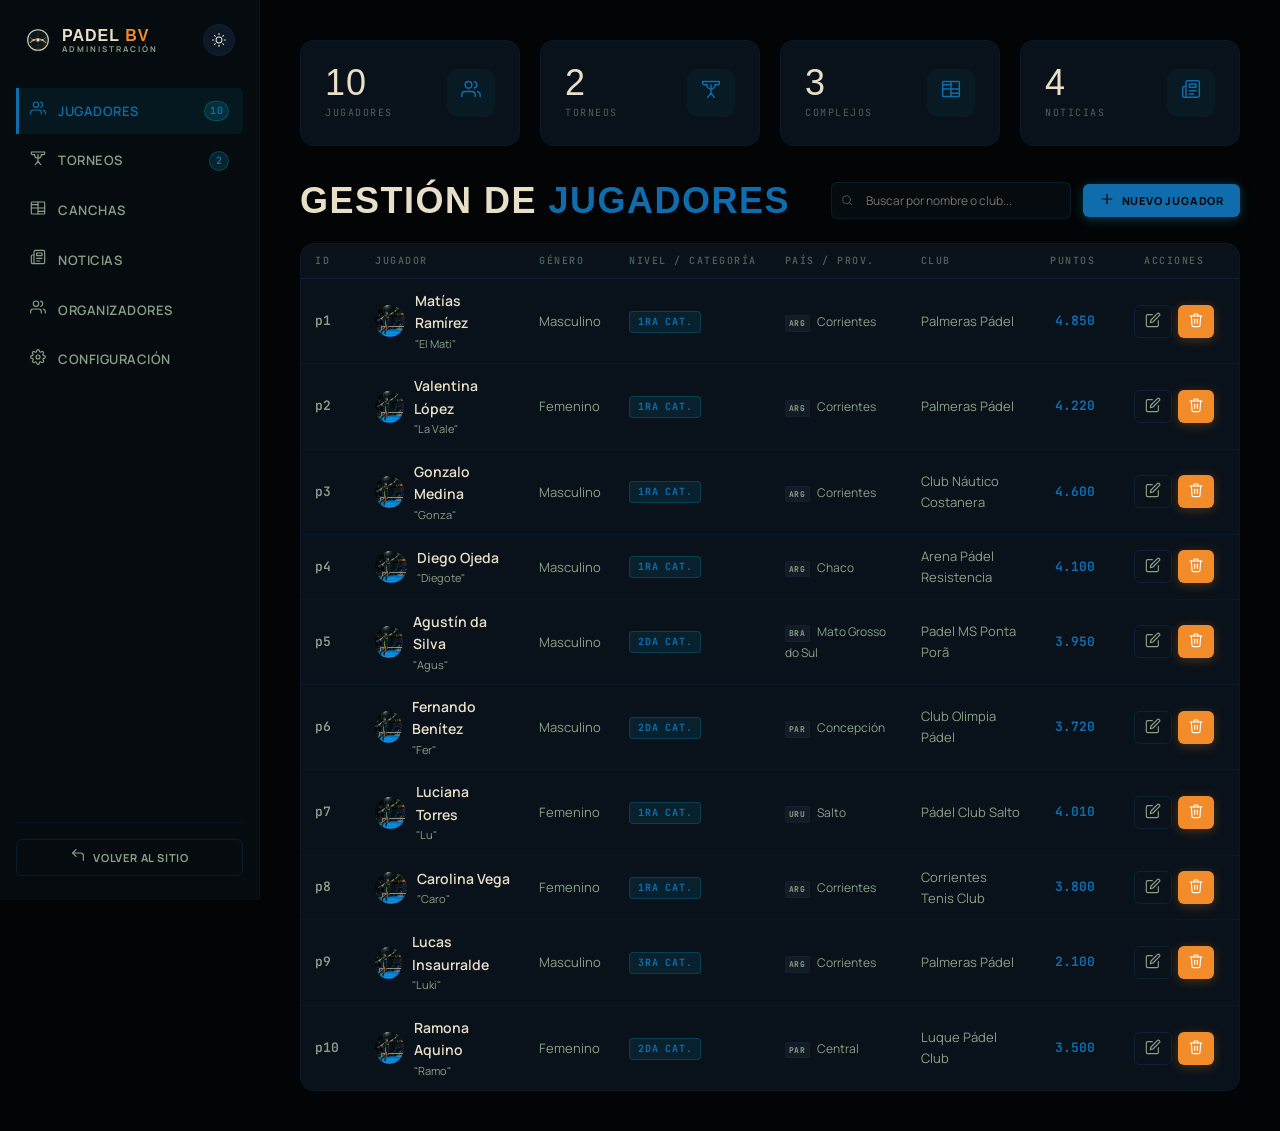
==== commit fdb028ed: "Identidad visual premium: tipografia Satoshi y Manrope y nuevo isotipo SVG" ====
--- a/admin.html
+++ b/admin.html
@@ -476,13 +476,34 @@
   <!-- SIDEBAR (LEFT) -->
   <aside class="admin-sidebar">
     <div class="admin-sidebar-logo" style="display:flex; justify-content:space-between; align-items:center; width:100%; margin-bottom: 32px; padding: 0 8px;">
-      <div style="display:flex; align-items:center; gap:10px;">
-        <div class="logo-icon" data-icon="court" data-size="20"></div>
+      <a href="index.html" style="display:flex; align-items:center; gap:10px; text-decoration:none;">
+        <!-- Nuevo Isotipo SVG — sol, pelota de pádel, naranja y Paraná -->
+        <svg width="28" height="28" viewBox="0 0 38 38" fill="none" xmlns="http://www.w3.org/2000/svg" style="flex-shrink:0;">
+          <circle cx="19" cy="19" r="16" fill="url(#pbv-logo-grad)" opacity="0.15"/>
+          <circle cx="19" cy="19" r="14" stroke="var(--accent-cream)" stroke-width="1.5" fill="none" opacity="0.9"/>
+          <!-- Cancha / Red grid -->
+          <line x1="19" y1="5" x2="19" y2="33" stroke="var(--accent-cream)" stroke-width="0.8" opacity="0.35" stroke-dasharray="2 2"/>
+          <line x1="5" y1="19" x2="33" y2="19" stroke="var(--accent-cream)" stroke-width="0.8" opacity="0.35" stroke-dasharray="2 2"/>
+          <!-- Costura pelota / Paraná curves -->
+          <path d="M8 15 Q19 26 30 15" stroke="var(--accent-primary)" stroke-width="1.5" fill="none" opacity="0.9"/>
+          <path d="M8 23 Q19 12 30 23" stroke="var(--accent-orange)" stroke-width="1.5" fill="none" opacity="0.9"/>
+          <!-- Puntos / Geometría naranja y pala -->
+          <circle cx="19" cy="19" r="2" fill="var(--accent-cream)"/>
+          <circle cx="13" cy="19" r="1.5" fill="var(--accent-cream)" opacity="0.7"/>
+          <circle cx="25" cy="19" r="1.5" fill="var(--accent-cream)" opacity="0.7"/>
+          <defs>
+            <linearGradient id="pbv-logo-grad" x1="0" y1="0" x2="38" y2="38" gradientUnits="userSpaceOnUse">
+              <stop offset="0%" stop-color="var(--accent-primary)"/>
+              <stop offset="50%" stop-color="var(--accent-teal)"/>
+              <stop offset="100%" stop-color="var(--accent-orange)"/>
+            </linearGradient>
+          </defs>
+        </svg>
         <div class="logo-text">
-          <span class="logo-name" style="font-size:20px; letter-spacing:1px;">PadelBell</span>
-          <span class="logo-tagline" style="font-size:8px;">Control Administrativo</span>
-        </div>
-      </div>
+          <span class="logo-name" style="font-family:var(--font-display); font-weight:900; font-size:16px; letter-spacing:1px; color:var(--accent-cream); display:block; line-height:1.1;">PADEL <span style="color:var(--accent-orange);">BV</span></span>
+          <span class="logo-tagline" style="font-family:var(--font-body); font-size:8px; color:var(--text-secondary); text-transform:uppercase; font-weight:700;">Administración</span>
+        </div>
+      </a>
       <button id="theme-toggle" class="theme-toggle-btn" data-icon="sun" data-size="14" title="Cambiar tema" style="width:32px; height:32px; border-radius:50%; flex-shrink:0; display:flex; align-items:center; justify-content:center;"></button>
     </div>
     
--- a/css/styles.css
+++ b/css/styles.css
@@ -3,7 +3,8 @@
    Bella Vista, Corrientes · Naturaleza · Deporte · Comunidad
    ============================================ */
 
-@import url('https://fonts.googleapis.com/css2?family=Montserrat:ital,wght@0,300;0,400;0,500;0,600;0,700;0,800;0,900;1,400&family=Cormorant:ital,wght@0,400;0,500;0,600;0,700;1,400;1,500&family=JetBrains+Mono:wght@400;500;600&display=swap');
+@import url('https://api.fontshare.com/v2/css?f[]=satoshi@300,400,500,700,900&display=swap');
+@import url('https://fonts.googleapis.com/css2?family=Manrope:wght@300;400;500;600;700;800&family=Cormorant:ital,wght@0,400;0,500;0,600;0,700;1,400;1,500&family=JetBrains+Mono:wght@400;500;600&display=swap');
 
 /* =====================
    VARIABLES / TOKENS
@@ -17,16 +18,16 @@
   --bg-overlay:     rgba(2, 4, 6, 0.96);
 
   /* Paleta Padel Bella Vista */
-  /* Azul profundo — río, cielo del litoral */
-  --accent-primary:      #0F6DAD;  /* azul más brillante para dark mode */
+  /* Azul Paraná — río, cielo del litoral */
+  --accent-primary:      #0F6DAD;  
   --accent-primary-raw:  #0F4C81;
   --accent-primary-dim:  #0A3E6A;
   --accent-glow:         rgba(15, 109, 173, 0.20);
 
-  /* Verde botánico — barrancas, naturaleza */
-  --accent-teal:         #1E6B59;
-  --accent-teal-light:   #2A8F75;
-  --accent-teal-glow:    rgba(30, 107, 89, 0.20);
+  /* Verde Barranca — barrancas, naturaleza */
+  --accent-teal:         #365943;
+  --accent-teal-light:   #4E7A5E;
+  --accent-teal-glow:    rgba(54, 89, 67, 0.20);
 
   /* Verde salvia — tono tierra */
   --accent-sage:         #8BA186;
@@ -40,8 +41,8 @@
   --accent-orange-glow:  rgba(242, 140, 43, 0.18);
 
   /* Estados */
-  --accent-green:    #1E6B59;
-  --accent-green-bg: rgba(30, 107, 89, 0.12);
+  --accent-green:    #365943;
+  --accent-green-bg: rgba(54, 89, 67, 0.12);
   --accent-red:      #DC2626;
   --accent-red-bg:   rgba(220, 38, 38, 0.10);
 
@@ -68,9 +69,9 @@
   --shadow-lg:   0 8px 32px rgba(0,0,0,0.7);
   --shadow-glow: 0 0 24px rgba(15, 76, 129, 0.22);
 
-  /* Tipografía — Montserrat + Cormorant */
-  --font-display: 'Montserrat', sans-serif;
-  --font-body:    'Montserrat', sans-serif;
+  /* Tipografía — Satoshi + Manrope + Cormorant */
+  --font-display: 'Satoshi', sans-serif;
+  --font-body:    'Manrope', sans-serif;
   --font-serif:   'Cormorant', serif;
   --font-mono:    'JetBrains Mono', monospace;
 
@@ -1442,7 +1443,7 @@
 }
 
 /* Reglas responsivas para navegación */
-@media (max-width: 768px) {
+@media (max-width: 1024px) {
   .main-nav { display: none !important; }
   #menu-toggler { display: inline-flex !important; }
 }
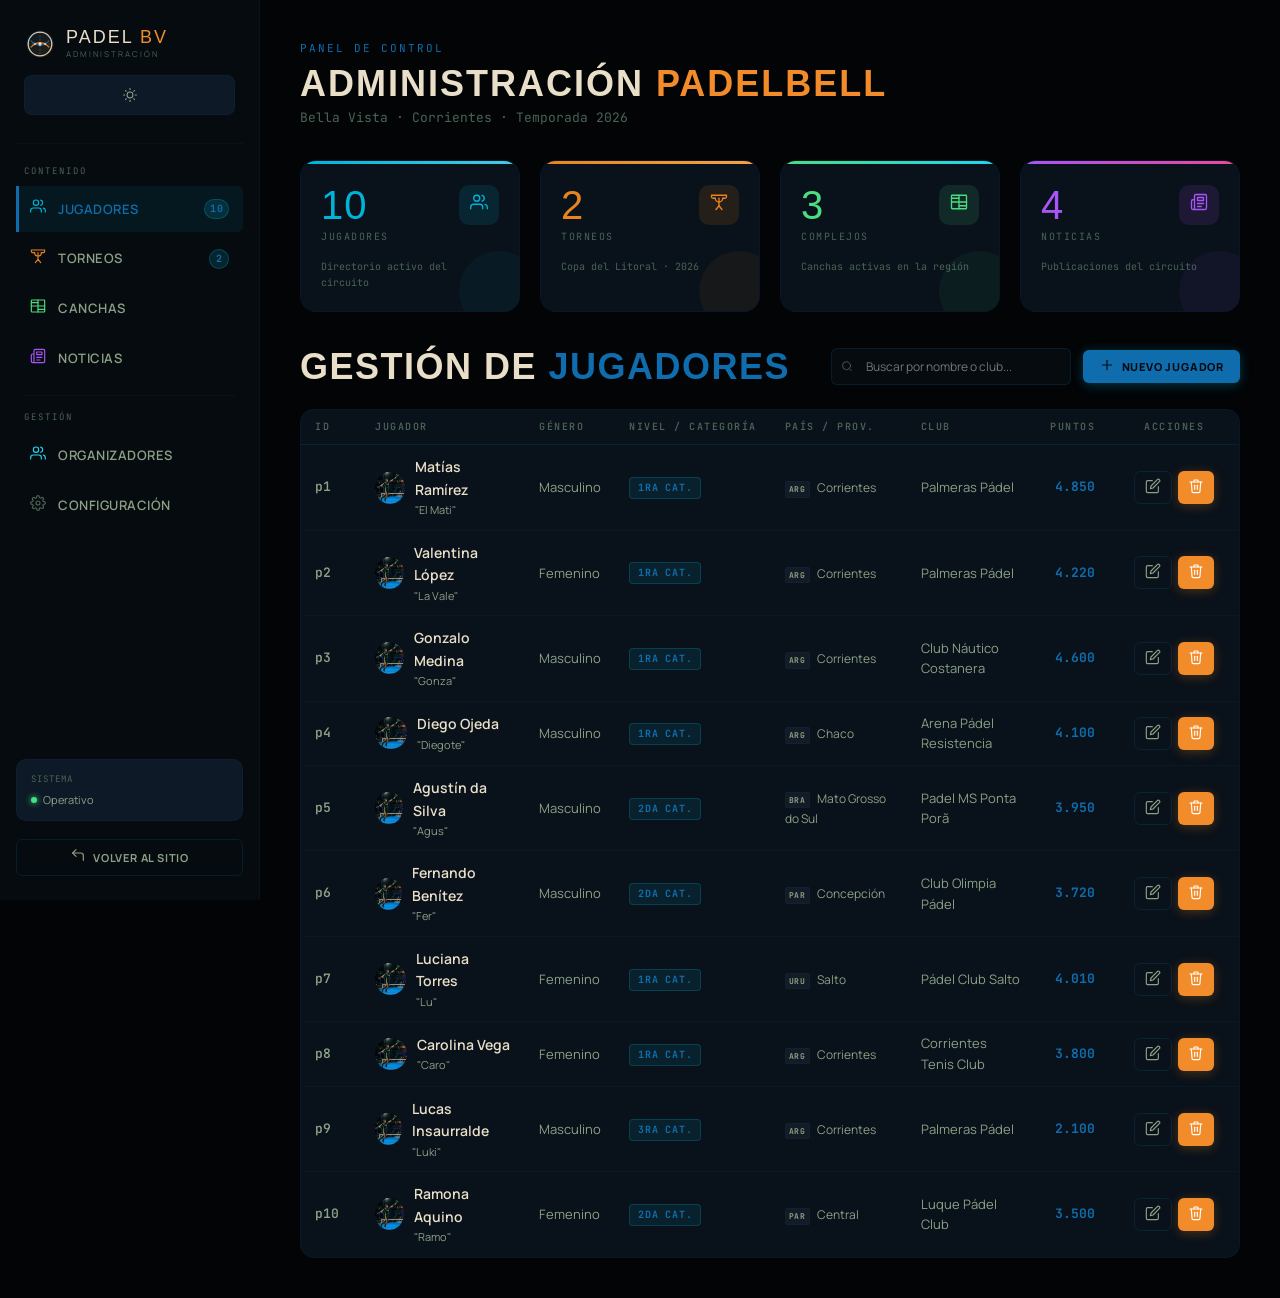
==== commit 16970a76: "Admin panel: rediseno premium - stat cards con colores, org cards con PIN toggle, sidebar con labels" ====
--- a/admin.html
+++ b/admin.html
@@ -121,15 +121,44 @@
     .admin-stat-card {
       background: var(--bg-card);
       border: 1px solid var(--border-subtle);
-      border-radius: var(--radius-lg);
-      padding: 24px;
+      border-radius: 16px;
+      padding: 24px 20px 20px;
       display: flex;
-      align-items: center;
+      flex-direction: column;
+      gap: 12px;
+      position: relative;
+      overflow: hidden;
+      transition: border-color 0.25s, transform 0.2s, box-shadow 0.25s;
+    }
+    .admin-stat-card:hover {
+      transform: translateY(-3px);
+      box-shadow: 0 12px 32px rgba(0,0,0,0.35);
+    }
+    /* Top accent bar por color */
+    .admin-stat-card::before {
+      content: '';
+      position: absolute;
+      top: 0; left: 0; right: 0;
+      height: 3px;
+      border-radius: 16px 16px 0 0;
+    }
+    .admin-stat-card.blue::before   { background: linear-gradient(90deg, #00B4D8, #48CAE4); }
+    .admin-stat-card.orange::before { background: linear-gradient(90deg, #E8841F, #F4A348); }
+    .admin-stat-card.teal::before   { background: linear-gradient(90deg, #4ade80, #22d3ee); }
+    .admin-stat-card.purple::before { background: linear-gradient(90deg, #a855f7, #ec4899); }
+    .admin-stat-card.blue:hover   { border-color: rgba(0,180,216,0.4); }
+    .admin-stat-card.orange:hover { border-color: rgba(232,132,31,0.4); }
+    .admin-stat-card.teal:hover   { border-color: rgba(74,222,128,0.4); }
+    .admin-stat-card.purple:hover { border-color: rgba(168,85,247,0.4); }
+    /* Glow sutil detrás */
+    .admin-stat-card.blue::after   { content:''; position:absolute; bottom:-20px; right:-20px; width:80px; height:80px; border-radius:50%; background:rgba(0,180,216,0.06); pointer-events:none; }
+    .admin-stat-card.orange::after { content:''; position:absolute; bottom:-20px; right:-20px; width:80px; height:80px; border-radius:50%; background:rgba(232,132,31,0.06); pointer-events:none; }
+    .admin-stat-card.teal::after   { content:''; position:absolute; bottom:-20px; right:-20px; width:80px; height:80px; border-radius:50%; background:rgba(74,222,128,0.06); pointer-events:none; }
+    .admin-stat-card.purple::after { content:''; position:absolute; bottom:-20px; right:-20px; width:80px; height:80px; border-radius:50%; background:rgba(168,85,247,0.06); pointer-events:none; }
+    .admin-stat-top {
+      display: flex;
+      align-items: flex-start;
       justify-content: space-between;
-      transition: border-color var(--transition-normal);
-    }
-    .admin-stat-card:hover {
-      border-color: var(--border-default);
     }
     .admin-stat-info {
       display: flex;
@@ -138,11 +167,14 @@
     }
     .admin-stat-num {
       font-family: var(--font-display);
-      font-size: 36px;
-      color: var(--text-primary);
+      font-size: 40px;
       line-height: 1;
       letter-spacing: 1px;
     }
+    .admin-stat-card.blue   .admin-stat-num { color: #00B4D8; }
+    .admin-stat-card.orange .admin-stat-num { color: #E8841F; }
+    .admin-stat-card.teal   .admin-stat-num { color: #4ade80; }
+    .admin-stat-card.purple .admin-stat-num { color: #a855f7; }
     .admin-stat-label {
       font-size: 10px;
       font-family: var(--font-mono);
@@ -151,14 +183,23 @@
       color: var(--text-muted);
     }
     .admin-stat-icon {
-      width: 48px;
-      height: 48px;
-      background: rgba(0, 180, 216, 0.06);
-      border-radius: var(--radius-md);
+      width: 40px;
+      height: 40px;
+      border-radius: 10px;
       display: flex;
       align-items: center;
       justify-content: center;
-      color: var(--accent-primary);
+      flex-shrink: 0;
+    }
+    .admin-stat-card.blue   .admin-stat-icon { background: rgba(0,180,216,0.12);  color: #00B4D8; }
+    .admin-stat-card.orange .admin-stat-icon { background: rgba(232,132,31,0.12); color: #E8841F; }
+    .admin-stat-card.teal   .admin-stat-icon { background: rgba(74,222,128,0.12); color: #4ade80; }
+    .admin-stat-card.purple .admin-stat-icon { background: rgba(168,85,247,0.12); color: #a855f7; }
+    .admin-stat-trend {
+      font-size: 10px;
+      font-family: var(--font-mono);
+      color: var(--text-muted);
+      margin-top: 2px;
     }
     
     /* PANEL HEADER CONTROLS */
@@ -386,6 +427,104 @@
     .app-info-row .key { color: var(--text-muted); }
     .app-info-row .val { font-family: var(--font-mono); font-weight: 600; color: var(--text-primary); }
 
+    /* ORG CARDS */
+    .org-card {
+      background: var(--bg-card);
+      border: 1px solid var(--border-subtle);
+      border-radius: 16px;
+      padding: 20px;
+      display: flex;
+      flex-direction: column;
+      gap: 16px;
+      transition: border-color 0.25s, transform 0.2s;
+    }
+    .org-card:hover { border-color: var(--border-default); transform: translateY(-2px); }
+    .org-card.inactive { opacity: 0.6; }
+    .org-card-top {
+      display: flex;
+      align-items: center;
+      gap: 14px;
+    }
+    .org-avatar {
+      width: 46px; height: 46px;
+      border-radius: 12px;
+      background: linear-gradient(135deg, var(--accent-primary), var(--accent-orange));
+      display: flex; align-items: center; justify-content: center;
+      font-family: var(--font-display);
+      font-size: 22px;
+      color: #020406;
+      flex-shrink: 0;
+      letter-spacing: 0;
+    }
+    .org-card-identity { flex: 1; min-width: 0; }
+    .org-card-name {
+      font-weight: 700; font-size: 15px;
+      color: var(--text-primary);
+      white-space: nowrap; overflow: hidden; text-overflow: ellipsis;
+    }
+    .org-card-id {
+      font-family: var(--font-mono); font-size: 10px;
+      color: var(--text-muted); margin-top: 2px;
+    }
+    .org-card-meta {
+      display: grid;
+      grid-template-columns: 1fr 1fr;
+      gap: 10px;
+    }
+    .org-meta-item {
+      background: var(--bg-elevated);
+      border-radius: 10px;
+      padding: 10px 12px;
+    }
+    .org-meta-label {
+      font-family: var(--font-mono); font-size: 9px;
+      text-transform: uppercase; letter-spacing: 1px;
+      color: var(--text-muted); margin-bottom: 4px;
+    }
+    .org-meta-value {
+      font-size: 13px; font-weight: 600;
+      color: var(--text-primary);
+    }
+    /* PIN field */
+    .pin-field {
+      display: flex; align-items: center; gap: 8px;
+    }
+    .pin-dots {
+      font-family: var(--font-mono); font-size: 18px;
+      color: var(--text-muted); letter-spacing: 4px;
+      line-height: 1;
+    }
+    .pin-reveal-btn {
+      background: none; border: none;
+      color: var(--text-muted); cursor: pointer;
+      padding: 2px 4px; border-radius: 4px;
+      transition: color 0.15s, background 0.15s;
+      display: flex; align-items: center;
+    }
+    .pin-reveal-btn:hover { color: var(--accent-primary); background: rgba(0,180,216,0.08); }
+    .org-card-footer {
+      display: flex;
+      align-items: center;
+      justify-content: space-between;
+      padding-top: 12px;
+      border-top: 1px solid var(--border-subtle);
+    }
+    .org-status-dot {
+      display: inline-flex; align-items: center; gap: 6px;
+      font-family: var(--font-mono); font-size: 10px;
+      text-transform: uppercase; letter-spacing: 0.5px;
+    }
+    .org-status-dot::before {
+      content: ''; width: 7px; height: 7px;
+      border-radius: 50%; flex-shrink: 0;
+    }
+    .org-status-dot.active { color: #4ade80; }
+    .org-status-dot.active::before { background: #4ade80; box-shadow: 0 0 6px #4ade80; animation: blink-green 2s infinite; }
+    .org-status-dot.inactive { color: var(--text-muted); }
+    .org-status-dot.inactive::before { background: var(--text-muted); }
+    @keyframes blink-green { 0%,100%{ opacity:1; } 50%{ opacity:0.3; } }
+    .org-actions { display: flex; gap: 6px; }
+
     /* RESPONSIVE */
     @media (max-width: 1024px) {
       .admin-stats-grid { grid-template-columns: repeat(2, 1fr); }
@@ -400,6 +539,7 @@
       .admin-main-panel { margin-left: 0; width: 100%; padding: 24px 16px; }
       .admin-stats-grid { grid-template-columns: 1fr 1fr; }
       .nav-count-badge { display: none; }
+      #admin-orgs-grid { grid-template-columns: 1fr !important; }
     }
     /* CONSOLE MODAL STYLES */
     .console-tab-btn {
@@ -475,63 +615,94 @@
 <div class="admin-container">
   <!-- SIDEBAR (LEFT) -->
   <aside class="admin-sidebar">
-    <div class="admin-sidebar-logo" style="display:flex; justify-content:space-between; align-items:center; width:100%; margin-bottom: 32px; padding: 0 8px;">
+    <!-- Logo -->
+    <div style="padding: 4px 8px 28px; border-bottom: 1px solid var(--border-subtle); margin-bottom: 20px;">
       <a href="index.html" style="display:flex; align-items:center; gap:10px; text-decoration:none;">
-        <!-- Nuevo Isotipo SVG — sol, pelota de pádel, naranja y Paraná -->
-        <svg width="28" height="28" viewBox="0 0 38 38" fill="none" xmlns="http://www.w3.org/2000/svg" style="flex-shrink:0;">
-          <circle cx="19" cy="19" r="16" fill="url(#pbv-logo-grad)" opacity="0.15"/>
+        <svg width="32" height="32" viewBox="0 0 38 38" fill="none" xmlns="http://www.w3.org/2000/svg" style="flex-shrink:0;">
+          <circle cx="19" cy="19" r="16" fill="url(#pbv-logo-grad-adm)" opacity="0.15"/>
           <circle cx="19" cy="19" r="14" stroke="var(--accent-cream)" stroke-width="1.5" fill="none" opacity="0.9"/>
-          <!-- Cancha / Red grid -->
           <line x1="19" y1="5" x2="19" y2="33" stroke="var(--accent-cream)" stroke-width="0.8" opacity="0.35" stroke-dasharray="2 2"/>
           <line x1="5" y1="19" x2="33" y2="19" stroke="var(--accent-cream)" stroke-width="0.8" opacity="0.35" stroke-dasharray="2 2"/>
-          <!-- Costura pelota / Paraná curves -->
           <path d="M8 15 Q19 26 30 15" stroke="var(--accent-primary)" stroke-width="1.5" fill="none" opacity="0.9"/>
           <path d="M8 23 Q19 12 30 23" stroke="var(--accent-orange)" stroke-width="1.5" fill="none" opacity="0.9"/>
-          <!-- Puntos / Geometría naranja y pala -->
           <circle cx="19" cy="19" r="2" fill="var(--accent-cream)"/>
           <circle cx="13" cy="19" r="1.5" fill="var(--accent-cream)" opacity="0.7"/>
           <circle cx="25" cy="19" r="1.5" fill="var(--accent-cream)" opacity="0.7"/>
           <defs>
-            <linearGradient id="pbv-logo-grad" x1="0" y1="0" x2="38" y2="38" gradientUnits="userSpaceOnUse">
+            <linearGradient id="pbv-logo-grad-adm" x1="0" y1="0" x2="38" y2="38" gradientUnits="userSpaceOnUse">
               <stop offset="0%" stop-color="var(--accent-primary)"/>
-              <stop offset="50%" stop-color="var(--accent-teal)"/>
               <stop offset="100%" stop-color="var(--accent-orange)"/>
             </linearGradient>
           </defs>
         </svg>
-        <div class="logo-text">
-          <span class="logo-name" style="font-family:var(--font-display); font-weight:900; font-size:16px; letter-spacing:1px; color:var(--accent-cream); display:block; line-height:1.1;">PADEL <span style="color:var(--accent-orange);">BV</span></span>
-          <span class="logo-tagline" style="font-family:var(--font-body); font-size:8px; color:var(--text-secondary); text-transform:uppercase; font-weight:700;">Administración</span>
+        <div>
+          <div style="font-family:var(--font-display); font-size:18px; letter-spacing:2px; color:var(--accent-cream); line-height:1;">PADEL <span style="color:var(--accent-orange);">BV</span></div>
+          <div style="font-size:8px; color:var(--text-muted); text-transform:uppercase; letter-spacing:2px; margin-top:2px;">Administración</div>
         </div>
       </a>
-      <button id="theme-toggle" class="theme-toggle-btn" data-icon="sun" data-size="14" title="Cambiar tema" style="width:32px; height:32px; border-radius:50%; flex-shrink:0; display:flex; align-items:center; justify-content:center;"></button>
+      <button id="theme-toggle" class="theme-toggle-btn" data-icon="sun" data-size="14" title="Cambiar tema"
+        style="margin-top:14px; width:100%; padding:8px; border-radius:8px; background:var(--bg-elevated); border:1px solid var(--border-subtle); color:var(--text-secondary); cursor:pointer; font-size:11px; font-family:var(--font-mono); letter-spacing:1px; text-transform:uppercase; display:flex; align-items:center; justify-content:center; gap:6px;">
+        Cambiar tema
+      </button>
     </div>
     
     <nav class="admin-sidebar-nav">
+      <!-- Label sección -->
+      <div style="font-size:9px; font-family:var(--font-mono); color:var(--text-muted); text-transform:uppercase; letter-spacing:2px; padding:0 8px; margin-bottom:4px;">Contenido</div>
+
       <div class="admin-nav-item active" onclick="switchTab('jugadores')" id="nav-jugadores">
-        <div class="admin-nav-item-inner"><span data-icon="users"></span> Jugadores</div>
+        <div class="admin-nav-item-inner">
+          <span data-icon="users" style="color:#00B4D8;"></span>
+          Jugadores
+        </div>
         <span class="nav-count-badge" id="badge-jugadores">0</span>
       </div>
       <div class="admin-nav-item" onclick="switchTab('torneos')" id="nav-torneos">
-        <div class="admin-nav-item-inner"><span data-icon="trophy"></span> Torneos</div>
+        <div class="admin-nav-item-inner">
+          <span data-icon="trophy" style="color:#E8841F;"></span>
+          Torneos
+        </div>
         <span class="nav-count-badge" id="badge-torneos">0</span>
       </div>
       <div class="admin-nav-item" onclick="switchTab('canchas')" id="nav-canchas">
-        <div class="admin-nav-item-inner"><span data-icon="court"></span> Canchas</div>
+        <div class="admin-nav-item-inner">
+          <span data-icon="court" style="color:#4ade80;"></span>
+          Canchas
+        </div>
       </div>
       <div class="admin-nav-item" onclick="switchTab('noticias')" id="nav-noticias">
-        <div class="admin-nav-item-inner"><span data-icon="news"></span> Noticias</div>
+        <div class="admin-nav-item-inner">
+          <span data-icon="news" style="color:#a855f7;"></span>
+          Noticias
+        </div>
       </div>
+
+      <!-- Separador -->
+      <div style="height:1px; background:var(--border-subtle); margin:10px 8px;"></div>
+      <div style="font-size:9px; font-family:var(--font-mono); color:var(--text-muted); text-transform:uppercase; letter-spacing:2px; padding:0 8px; margin-bottom:4px;">Gestión</div>
+
       <div class="admin-nav-item" onclick="switchTab('organizadores')" id="nav-organizadores">
-        <div class="admin-nav-item-inner"><span data-icon="users"></span> Organizadores</div>
+        <div class="admin-nav-item-inner">
+          <span data-icon="users" style="color:#22d3ee;"></span>
+          Organizadores
+        </div>
       </div>
       <div class="admin-nav-item" onclick="switchTab('configuracion')" id="nav-configuracion">
-        <div class="admin-nav-item-inner"><span data-icon="settings"></span> Configuración</div>
+        <div class="admin-nav-item-inner">
+          <span data-icon="settings" style="color:var(--text-muted);"></span>
+          Configuración
+        </div>
       </div>
     </nav>
 
     <div class="admin-sidebar-footer">
-      <div class="divider" style="margin-bottom:8px;"></div>
+      <div style="background:var(--bg-elevated); border:1px solid var(--border-subtle); border-radius:10px; padding:12px 14px; margin-bottom:10px;">
+        <div style="font-size:9px; font-family:var(--font-mono); color:var(--text-muted); text-transform:uppercase; letter-spacing:1px; margin-bottom:4px;">Sistema</div>
+        <div style="display:flex; align-items:center; gap:6px;">
+          <span style="width:6px; height:6px; border-radius:50%; background:#4ade80; box-shadow:0 0 6px #4ade80;"></span>
+          <span style="font-size:11px; color:var(--text-secondary);">Operativo</span>
+        </div>
+      </div>
       <a href="index.html" class="btn btn-secondary btn-sm" style="width:100%; justify-content:center;">
         <span data-icon="undo"></span> Volver al Sitio
       </a>
@@ -540,35 +711,56 @@
 
   <!-- MAIN AREA (RIGHT) -->
   <main class="admin-main-panel">
+    <!-- Welcome header -->
+    <div style="margin-bottom:32px;">
+      <div style="font-size:11px; font-family:var(--font-mono); color:var(--accent-primary); text-transform:uppercase; letter-spacing:2px; margin-bottom:8px;">Panel de Control</div>
+      <h1 style="font-family:var(--font-display); font-size:36px; letter-spacing:2px; line-height:1; margin-bottom:6px;">
+        ADMINISTRACIÓN <span style="color:var(--accent-orange);">PADELBELL</span>
+      </h1>
+      <p style="font-size:13px; color:var(--text-muted); font-family:var(--font-mono);">Bella Vista · Corrientes · Temporada 2026</p>
+    </div>
+
     <!-- STATS DASHBOARD ROW -->
     <section class="admin-stats-grid">
-      <div class="admin-stat-card">
-        <div class="admin-stat-info">
-          <span class="admin-stat-num" id="stat-players-count">0</span>
-          <span class="admin-stat-label">Jugadores</span>
-        </div>
-        <div class="admin-stat-icon"><span data-icon="users" data-size="20"></span></div>
+      <div class="admin-stat-card blue">
+        <div class="admin-stat-top">
+          <div class="admin-stat-info">
+            <span class="admin-stat-num" id="stat-players-count">0</span>
+            <span class="admin-stat-label">Jugadores</span>
+          </div>
+          <div class="admin-stat-icon"><span data-icon="users" data-size="18"></span></div>
+        </div>
+        <div class="admin-stat-trend">Directorio activo del circuito</div>
       </div>
-      <div class="admin-stat-card">
-        <div class="admin-stat-info">
-          <span class="admin-stat-num" id="stat-tournaments-count">0</span>
-          <span class="admin-stat-label">Torneos</span>
-        </div>
-        <div class="admin-stat-icon"><span data-icon="trophy" data-size="20"></span></div>
+      <div class="admin-stat-card orange">
+        <div class="admin-stat-top">
+          <div class="admin-stat-info">
+            <span class="admin-stat-num" id="stat-tournaments-count">0</span>
+            <span class="admin-stat-label">Torneos</span>
+          </div>
+          <div class="admin-stat-icon"><span data-icon="trophy" data-size="18"></span></div>
+        </div>
+        <div class="admin-stat-trend">Copa del Litoral · 2026</div>
       </div>
-      <div class="admin-stat-card">
-        <div class="admin-stat-info">
-          <span class="admin-stat-num" id="stat-courts-count">0</span>
-          <span class="admin-stat-label">Complejos</span>
-        </div>
-        <div class="admin-stat-icon"><span data-icon="court" data-size="20"></span></div>
+      <div class="admin-stat-card teal">
+        <div class="admin-stat-top">
+          <div class="admin-stat-info">
+            <span class="admin-stat-num" id="stat-courts-count">0</span>
+            <span class="admin-stat-label">Complejos</span>
+          </div>
+          <div class="admin-stat-icon"><span data-icon="court" data-size="18"></span></div>
+        </div>
+        <div class="admin-stat-trend">Canchas activas en la región</div>
       </div>
-      <div class="admin-stat-card">
-        <div class="admin-stat-info">
-          <span class="admin-stat-num" id="stat-news-count">0</span>
-          <span class="admin-stat-label">Noticias</span>
-        </div>
-        <div class="admin-stat-icon"><span data-icon="news" data-size="20"></span></div>
+      <div class="admin-stat-card purple">
+        <div class="admin-stat-top">
+          <div class="admin-stat-info">
+            <span class="admin-stat-num" id="stat-news-count">0</span>
+            <span class="admin-stat-label">Noticias</span>
+          </div>
+          <div class="admin-stat-icon"><span data-icon="news" data-size="18"></span></div>
+        </div>
+        <div class="admin-stat-trend">Publicaciones del circuito</div>
       </div>
     </section>
 
@@ -724,51 +916,31 @@
         </div>
       </div>
 
-      <div class="stats-row" style="margin-bottom:24px; display:grid; grid-template-columns: repeat(auto-fit, minmax(220px, 1fr)); gap: 16px;">
-        <div class="stat-card" style="margin-bottom:0;">
-          <div class="stat-card__icon"><span data-icon="users" data-size="20"></span></div>
-          <div class="stat-card__body">
-            <div class="stat-card__num" id="stat-org-total">0</div>
-            <div class="stat-card__lbl">Organizadores activos</div>
-          </div>
-        </div>
-        <div class="stat-card" style="margin-bottom:0;">
-          <div class="stat-card__icon orange"><span data-icon="trophy" data-size="20"></span></div>
-          <div class="stat-card__body">
-            <div class="stat-card__num" id="stat-org-with-tournament">0</div>
-            <div class="stat-card__lbl">Con torneo asignado</div>
-          </div>
-        </div>
-        <div class="stat-card" style="margin-bottom:0;">
-          <div class="stat-card__icon" style="color:var(--accent-orange);"><span data-icon="shield" data-size="20"></span></div>
-          <div class="stat-card__body" style="width:100%; display:flex; flex-direction:column; justify-content:center;">
-            <div style="display:flex; justify-content:space-between; align-items:baseline; width:100%;">
-              <div class="stat-card__num" id="stat-org-limit" style="font-size:24px;">0 / 50</div>
-              <span style="font-size:9px; color:var(--text-muted); font-family:var(--font-mono); letter-spacing:0.5px;">CAPACIDAD</span>
-            </div>
-            <div style="width:100%; height:5px; background:rgba(255,255,255,0.06); border-radius:10px; margin-top:8px; overflow:hidden;">
-              <div id="stat-org-progress" style="width:0%; height:100%; background:linear-gradient(90deg, var(--accent-primary), var(--accent-orange)); transition:width .4s ease;"></div>
-            </div>
+      <!-- Mini stats organizadores -->
+      <div style="display:grid; grid-template-columns: repeat(3, 1fr); gap:14px; margin-bottom:28px;">
+        <div style="background:var(--bg-card); border:1px solid var(--border-subtle); border-radius:14px; padding:16px 20px; border-top: 3px solid var(--accent-primary);">
+          <div style="font-family:var(--font-mono); font-size:10px; color:var(--text-muted); text-transform:uppercase; letter-spacing:1px; margin-bottom:6px;">Organizadores activos</div>
+          <div style="font-family:var(--font-display); font-size:32px; color:var(--accent-primary); line-height:1;" id="stat-org-total">0</div>
+        </div>
+        <div style="background:var(--bg-card); border:1px solid var(--border-subtle); border-radius:14px; padding:16px 20px; border-top: 3px solid var(--accent-orange);">
+          <div style="font-family:var(--font-mono); font-size:10px; color:var(--text-muted); text-transform:uppercase; letter-spacing:1px; margin-bottom:6px;">Con torneo asignado</div>
+          <div style="font-family:var(--font-display); font-size:32px; color:var(--accent-orange); line-height:1;" id="stat-org-with-tournament">0</div>
+        </div>
+        <div style="background:var(--bg-card); border:1px solid var(--border-subtle); border-radius:14px; padding:16px 20px; border-top: 3px solid #4ade80;">
+          <div style="display:flex; justify-content:space-between; align-items:baseline;">
+            <div style="font-family:var(--font-mono); font-size:10px; color:var(--text-muted); text-transform:uppercase; letter-spacing:1px; margin-bottom:6px;">Capacidad usada</div>
+            <span style="font-size:9px; color:var(--text-muted); font-family:var(--font-mono);">/ 50</span>
+          </div>
+          <div style="font-family:var(--font-display); font-size:32px; color:#4ade80; line-height:1; margin-bottom:10px;" id="stat-org-limit">0</div>
+          <div style="width:100%; height:5px; background:rgba(255,255,255,0.06); border-radius:10px; overflow:hidden;">
+            <div id="stat-org-progress" style="width:0%; height:100%; background:linear-gradient(90deg, #4ade80, #22d3ee); transition:width .4s ease;"></div>
           </div>
         </div>
       </div>
 
-      <div class="table-wrap">
-        <table class="admin-table">
-          <thead>
-            <tr>
-              <th>Organizador</th>
-              <th>Contacto</th>
-              <th>PIN</th>
-              <th>Torneo Asignado</th>
-              <th>Estado</th>
-              <th>Acciones</th>
-            </tr>
-          </thead>
-          <tbody id="admin-orgs-tbody">
-            <tr><td colspan="6"><div class="empty-state-panel"><div class="empty-title">Cargando...</div></div></td></tr>
-          </tbody>
-        </table>
+      <!-- Cards de organizadores -->
+      <div id="admin-orgs-grid" style="display:grid; grid-template-columns: repeat(auto-fill, minmax(340px, 1fr)); gap:16px;">
+        <!-- rendered by JS -->
       </div>
     </section>
 
@@ -3094,62 +3266,120 @@
 
   /* ========== ORGANIZADORES CRUD ========== */
   function renderOrgsTable() {
-    const tbody = document.getElementById('admin-orgs-tbody');
+    const grid = document.getElementById('admin-orgs-grid');
     const list = DB.organizers || [];
 
     // Update stats
-    const activeOrgs = list.filter(o => o.active);
-    const withTournament = list.filter(o => o.active && o.tournament_id);
-    const statTotal = document.getElementById('stat-org-total');
-    const statWithT = document.getElementById('stat-org-with-tournament');
-    const statLimit = document.getElementById('stat-org-limit');
-    const statProgress = document.getElementById('stat-org-progress');
-
-    if (statTotal) statTotal.textContent = activeOrgs.length;
-    if (statWithT) statWithT.textContent = withTournament.length;
-    if (statLimit) statLimit.textContent = `${list.length} / 50`;
+    const activeOrgs      = list.filter(o => o.active);
+    const withTournament  = list.filter(o => o.active && o.tournament_id);
+    const statTotal       = document.getElementById('stat-org-total');
+    const statWithT       = document.getElementById('stat-org-with-tournament');
+    const statLimit       = document.getElementById('stat-org-limit');
+    const statProgress    = document.getElementById('stat-org-progress');
+
+    if (statTotal)    statTotal.textContent    = activeOrgs.length;
+    if (statWithT)    statWithT.textContent    = withTournament.length;
+    if (statLimit)    statLimit.textContent    = list.length;
     if (statProgress) {
       const pct = Math.min((list.length / 50) * 100, 100);
       statProgress.style.width = `${pct}%`;
     }
 
     if (!list.length) {
-      tbody.innerHTML = `<tr><td colspan="6">
-        <div class="empty-state-panel">
+      grid.innerHTML = `
+        <div class="empty-state-panel" style="grid-column:1/-1; background:var(--bg-card); border:1px solid var(--border-subtle); border-radius:16px; padding:56px 24px;">
           <div class="empty-icon"><span data-icon="users" data-size="22"></span></div>
           <div class="empty-title">Sin organizadores</div>
           <div class="empty-msg">Creá el primer organizador con "Nuevo Organizador".</div>
-        </div></td></tr>`;
+        </div>`;
       renderIcons();
       return;
     }
 
-    tbody.innerHTML = list.map(org => {
-      const t = org.tournament_id ? DB.tournaments.find(x => x.id === org.tournament_id) : null;
-      const tName = t ? t.name : '<span style="color:var(--text-muted)">Sin asignar</span>';
-      const statusBadge = org.active
-        ? '<span class="status-badge finished">Activo</span>'
-        : '<span class="status-badge" style="background:rgba(100,100,100,.1);color:var(--text-muted);border:1px solid var(--border-subtle)">Inactivo</span>';
-      return `<tr>
-        <td>
-          <strong>${org.name}</strong>
-          <div style="font-size:11px;color:var(--text-muted);margin-top:2px;font-family:var(--font-mono);">${org.id}</div>
-        </td>
-        <td>${org.contact || '—'}<br><span style="font-size:11px;color:var(--text-muted);">${org.phone || ''}</span></td>
-        <td>
-          <span style="font-family:var(--font-mono);font-size:14px;letter-spacing:1px;color:var(--accent-primary);">${org.pin}</span>
-        </td>
-        <td>${tName}</td>
-        <td>${statusBadge}</td>
-        <td style="text-align:center;">
-          <div style="display:inline-flex;gap:6px;">
-            <button class="btn btn-secondary btn-sm" style="padding:6px 10px;" onclick="openOrgModal('${org.id}')" title="Editar"><span data-icon="edit"></span></button>
-            <button class="btn btn-orange btn-sm" style="padding:6px 10px;color:white;" onclick="confirmDeleteOrg('${org.id}')" title="Eliminar"><span data-icon="trash"></span></button>
-          </div>
-        </td>
-      </tr>`;
+    grid.innerHTML = list.map(org => {
+      const t      = org.tournament_id ? DB.tournaments.find(x => x.id === org.tournament_id) : null;
+      const tName  = t ? t.name : '—';
+      const tColor = t ? 'var(--accent-orange)' : 'var(--text-muted)';
+      const initial = (org.name || '?')[0].toUpperCase();
+      const pinId   = `pin-${org.id}`;
+      const isActive = org.active !== false;
+
+      return `
+      <div class="org-card ${isActive ? '' : 'inactive'}" id="org-card-${org.id}">
+        <!-- Cabecera -->
+        <div class="org-card-top">
+          <div class="org-avatar">${initial}</div>
+          <div class="org-card-identity">
+            <div class="org-card-name">${org.name}</div>
+            <div class="org-card-id">${org.id}</div>
+          </div>
+          <span class="org-status-dot ${isActive ? 'active' : 'inactive'}">${isActive ? 'Activo' : 'Inactivo'}</span>
+        </div>
+
+        <!-- Meta grid -->
+        <div class="org-card-meta">
+          <div class="org-meta-item">
+            <div class="org-meta-label">Contacto</div>
+            <div class="org-meta-value" style="font-size:12px;">${org.contact || '—'}</div>
+          </div>
+          <div class="org-meta-item">
+            <div class="org-meta-label">Teléfono</div>
+            <div class="org-meta-value" style="font-size:12px;">${org.phone || '—'}</div>
+          </div>
+          <div class="org-meta-item">
+            <div class="org-meta-label">PIN de acceso</div>
+            <div class="pin-field">
+              <span class="pin-dots" id="${pinId}">••••</span>
+              <button class="pin-reveal-btn"
+                onclick="togglePin('${pinId}', '${org.pin}')"
+                title="Mostrar/ocultar PIN">
+                <span data-icon="eye" data-size="13"></span>
+              </button>
+            </div>
+          </div>
+          <div class="org-meta-item">
+            <div class="org-meta-label">Torneo asignado</div>
+            <div class="org-meta-value" style="font-size:12px; color:${tColor};">${tName}</div>
+          </div>
+        </div>
+
+        <!-- Footer acciones -->
+        <div class="org-card-footer">
+          <span style="font-size:11px; color:var(--text-muted); font-family:var(--font-mono);">Panel org → <a href="organizador.html" style="color:var(--accent-primary);">organizador.html</a></span>
+          <div class="org-actions">
+            <button class="btn btn-secondary btn-sm" onclick="openOrgModal('${org.id}')" title="Editar">
+              <span data-icon="edit" data-size="13"></span> Editar
+            </button>
+            <button class="btn btn-sm" style="background:rgba(239,68,68,0.12);color:#f87171;border:1px solid rgba(239,68,68,0.25);" onclick="confirmDeleteOrg('${org.id}')" title="Eliminar">
+              <span data-icon="trash" data-size="13"></span>
+            </button>
+          </div>
+        </div>
+      </div>`;
     }).join('');
     renderIcons();
+  }
+
+  /* Toggle PIN visibility */
+  function togglePin(spanId, realPin) {
+    const el = document.getElementById(spanId);
+    if (!el) return;
+    if (el.dataset.visible === 'true') {
+      el.textContent = '••••';
+      el.style.color = '';
+      el.dataset.visible = 'false';
+    } else {
+      el.textContent = realPin;
+      el.style.color = 'var(--accent-primary)';
+      el.style.letterSpacing = '3px';
+      el.dataset.visible = 'true';
+      // Auto-hide en 4 segundos
+      setTimeout(() => {
+        el.textContent = '••••';
+        el.style.color = '';
+        el.dataset.visible = 'false';
+      }, 4000);
+    }
   }
 
   function openOrgModal(id = null) {
--- a/css/styles.css
+++ b/css/styles.css
@@ -1960,3 +1960,226 @@
 @media (max-width: 380px) {
   .playing-bar__hide { display: none; }
 }
+
+/* =====================================================================
+   SPRINT 12 — RESPONSIVIDAD MÓVIL COMPLETA
+   Breakpoints: 768px (tablet), 480px (móvil), 380px (móvil pequeño)
+   ===================================================================== */
+
+/* ── Header y nav en móvil ── */
+@media (max-width: 768px) {
+  .header-inner {
+    padding: 0 16px;
+    height: 60px;
+  }
+  .logo-name { font-size: 18px; }
+  .logo-tagline { font-size: 8px; display: none; }
+  #menu-toggler { display: inline-flex !important; font-size: 20px; }
+
+  /* Menú móvil desplegado */
+  .mobile-menu {
+    top: 60px;
+    padding: 12px 0;
+  }
+  .mobile-menu-link {
+    padding: 10px 20px;
+    font-size: 14px;
+  }
+}
+
+/* ── Modals ── */
+@media (max-width: 768px) {
+  .modal-overlay { align-items: flex-end; padding: 0; }
+  .modal {
+    width: 100% !important;
+    max-width: 100% !important;
+    border-radius: 20px 20px 0 0 !important;
+    max-height: 92vh;
+    overflow-y: auto;
+  }
+  .modal-header { padding: 16px 20px; }
+  .modal-body { padding: 16px 20px; }
+  .modal-footer { padding: 14px 20px; flex-direction: column; gap: 8px; }
+  .modal-footer .btn { width: 100%; justify-content: center; }
+  .form-grid-2, .form-grid-3, .res-form-grid { grid-template-columns: 1fr !important; }
+}
+
+/* ── Página de jugadores — filtros colapsables ── */
+@media (max-width: 900px) {
+  .players-layout {
+    flex-direction: column !important;
+    gap: 0 !important;
+  }
+  .filters-sidebar {
+    position: relative !important;
+    height: auto !important;
+    width: 100% !important;
+    border-right: none !important;
+    border-bottom: 1px solid var(--border-subtle) !important;
+    padding: 16px !important;
+    overflow: hidden;
+    max-height: 72px;
+    transition: max-height 0.4s ease;
+  }
+  .filters-sidebar.open { max-height: 600px; }
+  .filter-header { cursor: pointer; margin-bottom: 0; }
+  .filter-header::after {
+    content: '▼';
+    font-size: 11px;
+    color: var(--text-muted);
+    transition: transform 0.3s;
+  }
+  .filters-sidebar.open .filter-header::after { transform: rotate(180deg); }
+  .filter-block { margin-top: 16px; }
+  .players-main { width: 100% !important; }
+}
+
+/* ── Panel Organizador en móvil ── */
+@media (max-width: 768px) {
+  /* Sidebar → Bottom nav bar */
+  .org-layout {
+    flex-direction: column !important;
+    padding-top: 60px !important;
+  }
+  .org-sidebar {
+    position: fixed !important;
+    bottom: 0 !important;
+    left: 0 !important;
+    right: 0 !important;
+    top: auto !important;
+    width: 100% !important;
+    height: 58px !important;
+    border-right: none !important;
+    border-top: 1px solid var(--border-subtle) !important;
+    z-index: 100 !important;
+    background: var(--bg-surface) !important;
+  }
+  .org-sidebar-nav {
+    flex-direction: row !important;
+    justify-content: space-around !important;
+    align-items: center !important;
+    height: 100% !important;
+    padding: 0 8px !important;
+    gap: 0 !important;
+    overflow-x: auto;
+  }
+  .org-nav-item {
+    flex-direction: column !important;
+    gap: 2px !important;
+    padding: 6px 8px !important;
+    min-width: 48px !important;
+    text-align: center !important;
+    font-size: 9px !important;
+    border-left: none !important;
+    border-bottom: 3px solid transparent !important;
+    border-radius: 0 !important;
+    flex: 1;
+  }
+  .org-nav-item.active {
+    border-left: none !important;
+    border-bottom: 3px solid var(--accent-primary) !important;
+    background: rgba(0,180,216,0.06) !important;
+  }
+  .org-nav-item span:not(.org-nav-icon) { display: block !important; }
+  .org-main {
+    padding: 16px !important;
+    padding-bottom: 74px !important; /* espacio para bottom nav */
+    width: 100% !important;
+  }
+  .org-session-bar { padding: 0 12px; font-size: 11px; }
+  .org-session-right { display: none; } /* ocultar logout en mobile, va en config */
+  .panel-hdr {
+    flex-direction: column !important;
+    align-items: flex-start !important;
+    gap: 10px !important;
+  }
+  .panel-hdr h2 { font-size: 22px !important; }
+  .stats-row-sm {
+    grid-template-columns: 1fr 1fr !important;
+    gap: 8px !important;
+  }
+  /* Tablas del organizador → scroll horizontal */
+  .org-table-wrap { overflow-x: auto; -webkit-overflow-scrolling: touch; }
+  .org-table th, .org-table td { padding: 8px 10px !important; font-size: 12px !important; white-space: nowrap; }
+  /* Bracket scroll */
+  .bracket-wrap { overflow-x: auto; -webkit-overflow-scrolling: touch; }
+}
+
+/* ── Página de canchas en móvil ── */
+@media (max-width: 768px) {
+  .canchas-grid { grid-template-columns: 1fr !important; }
+  .canchas-stats { grid-template-columns: 1fr 1fr !important; gap: 8px !important; }
+  .court-card { width: 100%; }
+  /* Mapa Leaflet en modal */
+  #court-map-picker { height: 220px !important; }
+}
+
+/* ── Admin dashboard en móvil ── */
+@media (max-width: 768px) {
+  .admin-layout { flex-direction: column !important; }
+  .admin-sidebar {
+    position: fixed !important;
+    bottom: 0 !important;
+    left: 0 !important;
+    right: 0 !important;
+    top: auto !important;
+    width: 100% !important;
+    height: 58px !important;
+    flex-direction: row !important;
+    border-right: none !important;
+    border-top: 1px solid var(--border-subtle) !important;
+    z-index: 100 !important;
+    overflow-x: auto;
+    padding: 0 4px !important;
+  }
+  .admin-sidebar-nav { flex-direction: row !important; gap: 0 !important; width: 100%; justify-content: space-around; }
+  .admin-nav-item {
+    flex-direction: column !important;
+    gap: 2px !important;
+    padding: 6px 4px !important;
+    font-size: 9px !important;
+    flex: 1;
+    text-align: center;
+    border-left: none !important;
+    border-bottom: 3px solid transparent !important;
+    border-radius: 0 !important;
+    min-width: 0;
+  }
+  .admin-nav-item.active { border-left: none !important; border-bottom: 3px solid var(--accent-primary) !important; }
+  .admin-main { padding: 16px !important; padding-bottom: 74px !important; }
+  .admin-stats-grid { grid-template-columns: 1fr 1fr !important; gap: 10px !important; }
+}
+
+/* ── Ranking, noticias, torneos en móvil ── */
+@media (max-width: 768px) {
+  /* Ranking podium */
+  .podium-row, .podium-grid { flex-direction: column !important; gap: 12px !important; }
+  .podium-card { width: 100% !important; max-width: 100% !important; }
+  /* Torneos sidebar layout */
+  .torneos-layout { flex-direction: column !important; }
+  .torneos-sidebar { width: 100% !important; max-width: 100% !important; border-right: none !important; border-bottom: 1px solid var(--border-subtle) !important; max-height: 280px; overflow-y: auto; }
+  .torneos-main { width: 100% !important; }
+  /* Noticias grid */
+  .news-grid { grid-template-columns: 1fr !important; }
+  .news-featured { flex-direction: column !important; }
+  .news-featured-img { width: 100% !important; height: 200px !important; }
+}
+
+/* ── Página de inicio en móvil ── */
+@media (max-width: 480px) {
+  .hero-title { font-size: clamp(36px, 10vw, 60px) !important; }
+  .hero-subtitle { font-size: 14px !important; }
+  .hero-actions { flex-direction: column !important; gap: 10px !important; }
+  .hero-actions .btn { width: 100% !important; justify-content: center; }
+  .stats-grid { grid-template-columns: 1fr 1fr !important; }
+  .features-grid { grid-template-columns: 1fr !important; }
+  .section-title { font-size: clamp(24px, 7vw, 36px) !important; }
+}
+
+/* ── Utilidades globales móvil ── */
+@media (max-width: 480px) {
+  .btn { padding: 10px 18px; font-size: 12px; }
+  .tab-btn, .filter-chip { padding: 6px 12px !important; font-size: 11px !important; }
+  .badge { font-size: 9px !important; padding: 3px 7px !important; }
+}
+
